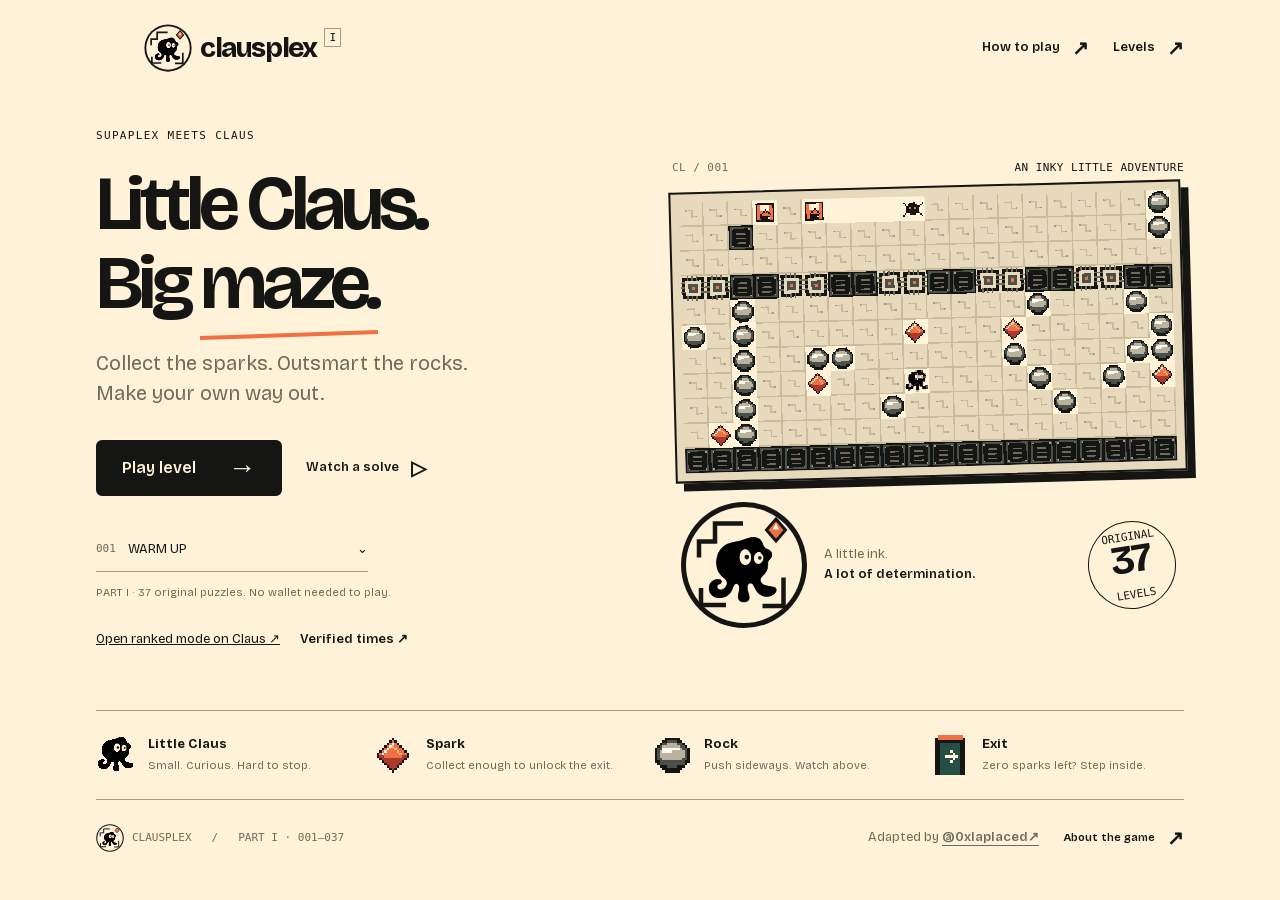
==== docs/index.html @ ea545144 "Make public player identity explicit in ranking consent" ====
<!doctype html>
<html lang="en"><head><meta charset="utf-8"><meta name="viewport" content="width=device-width,initial-scale=1,viewport-fit=cover"><meta name="theme-color" content="#fff2d8"><title>Clausplex Part I — little Claus, big maze</title><style>/* Embedded Bricolage Grotesque font license:
Copyright 2022 The Bricolage Grotesque Project Authors (https://github.com/ateliertriay/bricolage)

This Font Software is licensed under the SIL Open Font License, Version 1.1.
This license is copied below, and is also available with a FAQ at:
https://scripts.sil.org/OFL


-----------------------------------------------------------
SIL OPEN FONT LICENSE Version 1.1 - 26 February 2007
-----------------------------------------------------------

PREAMBLE
The goals of the Open Font License (OFL) are to stimulate worldwide
development of collaborative font projects, to support the font creation
efforts of academic and linguistic communities, and to provide a free and
open framework in which fonts may be shared and improved in partnership
with others.

The OFL allows the licensed fonts to be used, studied, modified and
redistributed freely as long as they are not sold by themselves. The
fonts, including any derivative works, can be bundled, embedded, 
redistributed and/or sold with any software provided that any reserved
names are not used by derivative works. The fonts and derivatives,
however, cannot be released under any other type of license. The
requirement for fonts to remain under this license does not apply
to any document created using the fonts or their derivatives.

DEFINITIONS
"Font Software" refers to the set of files released by the Copyright
Holder(s) under this license and clearly marked as such. This may
include source files, build scripts and documentation.

"Reserved Font Name" refers to any names specified as such after the
copyright statement(s).

"Original Version" refers to the collection of Font Software components as
distributed by the Copyright Holder(s).

"Modified Version" refers to any derivative made by adding to, deleting,
or substituting -- in part or in whole -- any of the components of the
Original Version, by changing formats or by porting the Font Software to a
new environment.

"Author" refers to any designer, engineer, programmer, technical
writer or other person who contributed to the Font Software.

PERMISSION & CONDITIONS
Permission is hereby granted, free of charge, to any person obtaining
a copy of the Font Software, to use, study, copy, merge, embed, modify,
redistribute, and sell modified and unmodified copies of the Font
Software, subject to the following conditions:

1) Neither the Font Software nor any of its individual components,
in Original or Modified Versions, may be sold by itself.

2) Original or Modified Versions of the Font Software may be bundled,
redistributed and/or sold with any software, provided that each copy
contains the above copyright notice and this license. These can be
included either as stand-alone text files, human-readable headers or
in the appropriate machine-readable metadata fields within text or
binary files as long as those fields can be easily viewed by the user.

3) No Modified Version of the Font Software may use the Reserved Font
Name(s) unless explicit written permission is granted by the corresponding
Copyright Holder. This restriction only applies to the primary font name as
presented to the users.

4) The name(s) of the Copyright Holder(s) or the Author(s) of the Font
Software shall not be used to promote, endorse or advertise any
Modified Version, except to acknowledge the contribution(s) of the
Copyright Holder(s) and the Author(s) or with their explicit written
permission.

5) The Font Software, modified or unmodified, in part or in whole,
must be distributed entirely under this license, and must not be
distributed under any other license. The requirement for fonts to
remain under this license does not apply to any document created
using the Font Software.

TERMINATION
This license becomes null and void if any of the above conditions are
not met.

DISCLAIMER
THE FONT SOFTWARE IS PROVIDED "AS IS", WITHOUT WARRANTY OF ANY KIND,
EXPRESS OR IMPLIED, INCLUDING BUT NOT LIMITED TO ANY WARRANTIES OF
MERCHANTABILITY, FITNESS FOR A PARTICULAR PURPOSE AND NONINFRINGEMENT
OF COPYRIGHT, PATENT, TRADEMARK, OR OTHER RIGHT. IN NO EVENT SHALL THE
COPYRIGHT HOLDER BE LIABLE FOR ANY CLAIM, DAMAGES OR OTHER LIABILITY,
INCLUDING ANY GENERAL, SPECIAL, INDIRECT, INCIDENTAL, OR CONSEQUENTIAL
DAMAGES, WHETHER IN AN ACTION OF CONTRACT, TORT OR OTHERWISE, ARISING
FROM, OUT OF THE USE OR INABILITY TO USE THE FONT SOFTWARE OR FROM
OTHER DEALINGS IN THE FONT SOFTWARE.

*/
/* Shared Clausplex theme. The sprite compiler uses the same named palette. */
@font-face{font-family:Bricolage;src:url([data-uri]) format('woff2');font-weight:100 900;font-display:swap}
:root{color-scheme:light;--paper:#fff2d8;--ink:#151513;--paper-raised:#e7d9bc;--terrain:#cabb9c;--accent:#ef7042;--metal:#4a514b;--danger:#ad392c;--muted:#706a5b;--gold:#ddaf68;--sage:#71968f;--line:#a89d84;--deep:#254f44;--glow:#f7b577;--warning:#bf8428;--smoke:#b9b29e;--white:#fff9ed;--bg:var(--paper);--text:var(--ink);--text-muted:var(--muted);--border:var(--line);--action:var(--ink);--action-text:var(--paper);--action-hover:var(--metal);--error:var(--danger);--focus:var(--deep);--space-1:.25rem;--space-2:.5rem;--space-3:.75rem;--space-4:1rem;--space-5:1.25rem;--space-6:1.5rem;--space-8:2rem;--space-10:2.5rem;--space-12:3rem;--space-16:4rem;--space-20:5rem;--control:2.75rem;--radius:.375rem;--font-ui:Bricolage,Arial,sans-serif;--font-mono:'SFMono-Regular',Consolas,monospace;--text-xs:.6875rem;--text-sm:.8125rem;--text-md:1rem;--text-lg:1.25rem;--text-xl:1.75rem;--text-2xl:2.5rem;--text-hero:clamp(3.125rem,5.5vw,5.25rem);--line-body:1.5;--line-title:1.04;--tracking-wide:.12em;--border-width:1px;--border-strong:2px;--rule:var(--border-width) solid var(--border);--focus-ring:3px solid var(--focus);--page:72rem;--hero-min:24rem;--dialog:48rem;--game-width:58rem;--stage-width:calc((100svh - 16rem)*20/11);--quick:140ms;--ease:cubic-bezier(.2,.7,.2,1)}
*{box-sizing:border-box}body{margin:0;background:var(--bg);color:var(--text);font:var(--text-md)/var(--line-body) var(--font-ui);-webkit-font-smoothing:antialiased}button,input,a{-webkit-tap-highlight-color:transparent}button,input{font:inherit}button{cursor:pointer}button:disabled{opacity:.5;cursor:wait}button:focus-visible,a:focus-visible,input:focus-visible,canvas:focus-visible{outline:var(--focus-ring);outline-offset:var(--space-1)}button,a{touch-action:manipulation}button{color:var(--text)}a{color:inherit}button:active{transform:translateY(1px)}svg{display:block;width:100%;height:100%}svg path{stroke-linecap:round;stroke-linejoin:round}.masthead{max-width:var(--page);margin:auto;min-height:6rem;display:flex;align-items:center;justify-content:space-between;padding:var(--space-6) var(--space-8) var(--space-6) var(--space-20);gap:var(--space-4)}.wordmark{font-weight:750;font-size:var(--text-xl);text-decoration:none;display:flex;align-items:center;gap:var(--space-2);letter-spacing:-.05em}.brand-mark{width:2rem;height:2rem}.edition{font:var(--text-xs) var(--font-mono);border:var(--rule);padding:.125rem var(--space-1);align-self:start;letter-spacing:0;margin-block-start:var(--space-1)}nav{display:flex;gap:var(--space-6)}.text-button{border:0;background:transparent;padding:var(--space-2) 0;font-size:var(--text-sm);font-weight:600;min-height:var(--control);display:inline-flex;align-items:center;justify-content:center;gap:var(--space-3)}.text-button:hover{text-decoration:underline;text-underline-offset:var(--space-1)}.text-button span{font-size:var(--text-lg)}main{max-width:var(--page);padding:0 var(--space-8);margin:auto}.home{display:grid;grid-template-columns:1fr 1fr;gap:var(--space-12);align-items:center;padding:var(--space-10) 0 var(--space-16)}.eyebrow{font:500 var(--text-xs)/var(--line-body) var(--font-mono);letter-spacing:var(--tracking-wide);margin:0 0 var(--space-5)}h1,h2,h3,p{margin-block-start:0}h1{font-size:var(--text-hero);letter-spacing:-.065em;line-height:var(--line-title);font-weight:650;margin-block-end:var(--space-6)}h1 em{font-style:normal;position:relative}h1 em:after{content:'';height:var(--space-1);background:var(--accent);position:absolute;inset:auto 0 -.1em;transform:rotate(-2deg)}.lead{font-size:var(--text-lg);line-height:1.5;margin-block-end:var(--space-8);color:var(--text-muted)}.start-row{display:flex;align-items:center;gap:var(--space-6);margin-block-end:var(--space-8)}.button{min-height:3.25rem;border:var(--border-strong) solid var(--action);padding:var(--space-3) var(--space-6);font-size:var(--text-md);font-weight:600;display:inline-flex;align-items:center;justify-content:center;gap:var(--space-8);border-radius:var(--radius);transition:background var(--quick) var(--ease),color var(--quick) var(--ease)}.primary{background:var(--action);color:var(--action-text)}.primary:hover{background:var(--action-hover);border-color:var(--action-hover)}.button span{font-size:var(--text-xl);line-height:1}.level-choice{display:flex;align-items:center;gap:var(--space-3);min-height:var(--control);padding:var(--space-2) 0;border:0;border-block-end:var(--rule);background:transparent;min-width:17rem;font-size:var(--text-sm);text-align:start}.level-choice:hover{border-color:var(--text)}.level-choice span:last-child{margin-inline-start:auto}.mono{font-family:var(--font-mono);font-size:var(--text-xs);color:var(--text-muted)}.fine{font-size:var(--text-xs);color:var(--text-muted);line-height:1.6;margin:var(--space-3) 0 0}.hero-art{align-self:stretch;display:flex;flex-direction:column;justify-content:center;min-width:0;padding-block-start:var(--space-6)}.art-caption{display:flex;justify-content:space-between;gap:var(--space-3);font:var(--text-xs) var(--font-mono);letter-spacing:.04em;margin-block-end:var(--space-3)}.board-frame{border:var(--border-strong) solid var(--ink);padding:var(--space-2);background:var(--paper-raised);transform:rotate(-2deg);box-shadow:var(--space-2) var(--space-2) 0 var(--ink)}#preview{display:block;width:100%;height:auto;image-rendering:pixelated}.art-foot{display:flex;align-items:center;gap:var(--space-4);margin-block-start:var(--space-6);padding-inline:var(--space-4)}.hero-mascot{display:block;width:7rem;height:7rem;transform:rotate(9deg)}.art-foot p{font-size:var(--text-sm);margin:0;color:var(--text-muted)}.art-foot b{color:var(--text);font-weight:600}.edition-stamp{margin-inline-start:auto;line-height:1;font:var(--text-xs) var(--font-mono);text-align:center;transform:rotate(-9deg);border:var(--border-width) solid var(--ink);border-radius:50%;width:5.5rem;height:5.5rem;display:flex;flex-direction:column;justify-content:center;align-items:center}.edition-stamp strong{font:700 var(--text-2xl)/.8 var(--font-ui);letter-spacing:-.05em}.field-guide{border-block:var(--rule);display:grid;grid-template-columns:repeat(4,1fr);gap:var(--space-6);padding-block:var(--space-6)}.field-guide>div{display:flex;align-items:center;gap:var(--space-3)}.field-guide p{margin:0;font-size:var(--text-sm)}.field-guide b,.field-guide p span{display:block}.field-guide p span{font-size:var(--text-xs);color:var(--text-muted);margin-block-start:var(--space-1)}.tile-icon{width:var(--space-10);height:var(--space-10);display:block;flex:none;background-size:4000% 100%;image-rendering:pixelated}footer{max-width:var(--page);padding:var(--space-4) var(--space-8);margin:auto;display:flex;align-items:center;justify-content:space-between;font:var(--text-xs) var(--font-mono);color:var(--text-muted);gap:var(--space-4)}.footer-slash{margin-inline:var(--space-3)}footer .text-button{font-family:var(--font-ui);font-size:var(--text-xs)}.play{max-width:min(var(--game-width),var(--stage-width));margin:auto;padding:var(--space-3) 0 var(--space-6)}.game-heading{display:flex;justify-content:space-between;align-items:center;margin-block-end:var(--space-3);gap:var(--space-4)}.game-heading .eyebrow{margin-block-end:var(--space-1)}.game-heading h1{font-size:var(--text-xl);letter-spacing:-.035em;margin:0;font-weight:650}.game-actions{display:flex;gap:var(--space-2)}.icon-button{background:transparent;border:var(--rule);border-radius:var(--radius);width:var(--control);height:var(--control);padding:var(--space-3)}.icon-button svg{fill:none;stroke:currentColor;stroke-width:1.7}.icon-button:hover{background:var(--paper-raised);border-color:var(--ink)}.game-shell{border:var(--border-strong) solid var(--ink);border-radius:var(--radius);overflow:hidden}.hud{background:var(--ink);color:var(--paper);display:flex;align-items:center;gap:var(--space-6);padding:var(--space-3) var(--space-4);font:var(--text-xs) var(--font-mono)}.hud>div{display:flex;align-items:center;gap:var(--space-2)}.hud strong{font-size:var(--text-lg);font-weight:500;line-height:1;min-width:2ch}.hud .time-stat{margin-inline-start:auto}.stat-label{font-size:var(--text-xs);letter-spacing:.035em}.hud-icon{width:var(--space-3);height:var(--space-3);display:inline-block}.seed{background:var(--accent);transform:rotate(45deg);border:var(--border-width) solid var(--glow)}.disk{background:var(--danger);border:var(--border-width) solid var(--paper)}.viewport{aspect-ratio:20/11;overflow:hidden;position:relative;background:var(--paper)}#canvas{display:block;width:100%;height:auto;image-rendering:pixelated;outline-offset:-4px!important}.overlay{position:absolute;inset:0;background:var(--paper);display:flex;flex-direction:column;align-items:center;justify-content:center;text-align:center;padding:var(--space-6)}.overlay-mascot{width:5rem;height:5rem;display:block;margin-block-end:var(--space-4)}.overlay h2{font-size:var(--text-2xl);line-height:var(--line-title);letter-spacing:-.05em;margin-block-end:var(--space-3)}.overlay p{color:var(--text-muted);font-size:var(--text-sm);margin-block-end:var(--space-5)}.overlay .button{min-height:var(--control);padding:var(--space-2) var(--space-5)}.overlay .eyebrow{margin-block-end:var(--space-3)}.game-bar{border-block-start:var(--rule);display:flex;justify-content:space-between;align-items:center;gap:var(--space-3);padding:var(--space-2) var(--space-3);min-height:var(--space-10)}.game-bar p{font-size:var(--text-xs);margin:0;color:var(--text-muted)}kbd{font:inherit;color:var(--text);font-weight:600} .separator{padding-inline:var(--space-2);color:var(--border)}.live-label{font:var(--text-xs) var(--font-mono);letter-spacing:.04em}.play-note{text-align:center;color:var(--text-muted);font-size:var(--text-xs);margin:var(--space-3) 0 0}.touch-controls{display:none;justify-content:space-between;align-items:center;padding-block-start:var(--space-5);max-width:24rem;margin:auto;user-select:none;-webkit-user-select:none}.dpad{display:grid;grid-template:repeat(2,3.25rem)/repeat(3,3.25rem);gap:var(--space-1)}.touch-controls button{touch-action:none;border:var(--rule);background:var(--paper-raised);border-radius:var(--radius);font:var(--text-xl) var(--font-ui);color:var(--ink);min-width:3.25rem;min-height:3.25rem;user-select:none;-webkit-user-select:none;-webkit-touch-callout:none}.touch-controls button.held{background:var(--ink);color:var(--paper)}.up{grid-area:1/2}.left{grid-area:2/1}.down{grid-area:2/2}.right{grid-area:2/3}.touch-action{display:flex;flex-direction:column;align-items:center;gap:var(--space-2)}.touch-action button{width:4rem;height:4rem;border-radius:50%;background:var(--ink);color:var(--paper);font-size:var(--text-md)}.touch-action span{font-size:var(--text-xs);color:var(--text-muted)}body.is-playing .field-guide{display:none}body.is-playing .masthead{min-height:5rem;padding-block:var(--space-4)}body.is-playing footer{padding-block:0}body.is-playing nav{gap:var(--space-4)}dialog{width:min(var(--dialog),calc(100% - var(--space-8)));max-height:calc(100svh - var(--space-8));padding:var(--space-8);color:var(--text);background:var(--paper);border:var(--border-strong) solid var(--ink);border-radius:var(--radius);overscroll-behavior:contain}dialog::backdrop{background:var(--ink);opacity:.55}.dialog-top{display:flex;justify-content:space-between;align-items:flex-start;gap:var(--space-4);margin-block-end:var(--space-6)}.dialog-top .eyebrow{margin-block-end:var(--space-3)}h2{font-size:var(--text-2xl);font-weight:650;line-height:1.1;letter-spacing:-.05em;margin-block-end:var(--space-4)}.close{border:var(--rule);background:transparent;min-width:var(--control);height:var(--control);border-radius:50%;font-size:var(--text-xl)}.close:hover{background:var(--paper-raised)}.search-label{font-size:var(--text-sm);display:block;margin-block-end:var(--space-2)}input[type=search]{width:100%;min-height:var(--control);padding:var(--space-3);background:var(--white);color:var(--text);border:var(--rule);border-radius:var(--radius)}.level-grid{display:grid;grid-template-columns:repeat(3,1fr);gap:var(--space-2);margin-block-start:var(--space-4);max-height:55svh;overflow:auto;padding:var(--space-1)}.level-grid button{text-align:start;padding:var(--space-3);min-height:4.5rem;border:var(--rule);border-radius:var(--radius);background:transparent;line-height:1.3;font-size:var(--text-xs)}.level-grid button span{display:block;font:var(--text-xs) var(--font-mono);color:var(--text-muted);margin-block-end:var(--space-2)}.level-grid button:hover{background:var(--paper-raised);border-color:var(--ink)}.level-grid button[aria-pressed=true]{border-color:var(--ink);box-shadow:inset 0 0 0 var(--border-width) var(--ink)}.help-grid{display:grid;grid-template-columns:1fr 1fr;gap:var(--space-6)}h3{font-size:var(--text-lg);letter-spacing:-.02em;margin-block-end:var(--space-3)}dialog p{font-size:var(--text-sm);line-height:1.65}.note{padding:var(--space-4);background:var(--paper-raised);margin-block:var(--space-5)}.skip{position:absolute;inset-block-start:var(--space-3);inset-inline-start:var(--space-3);background:var(--ink);color:var(--paper);padding:var(--space-3);z-index:10;transform:translateY(-200%)}.skip:focus{transform:none}.sr-only{position:absolute;width:1px;height:1px;padding:0;margin:-1px;overflow:hidden;clip:rect(0,0,0,0);white-space:nowrap;border:0}#diagnostics{white-space:pre-wrap;word-break:break-all;font-size:var(--text-xs);padding:var(--space-4);max-width:var(--page);margin:auto;background:var(--paper-raised)}[hidden]{display:none!important}
@media(max-width:900px){.home{gap:var(--space-8)}.live-label{display:none}.field-guide{grid-template-columns:1fr 1fr}.masthead{padding-inline:var(--space-20) var(--space-8)}.intro .fine{max-width:18rem}}
@media(max-width:700px){:root{--stage-width:100%;--text-hero:clamp(3rem,11vw,4rem)}.masthead{padding:var(--space-5) var(--space-4) var(--space-5) var(--space-20);min-height:5.5rem}.wordmark{font-size:var(--text-lg)}.brand-mark{display:none}.edition{display:none}nav{gap:var(--space-3)}nav .text-button{font-size:var(--text-xs);gap:var(--space-1)}nav .text-button span{font-size:var(--text-sm)}main{padding-inline:var(--space-4)}.home{grid-template-columns:1fr;padding-block:var(--space-6) var(--space-8);gap:var(--space-6)}.intro .eyebrow{margin-block-end:var(--space-4)}h1{margin-block-end:var(--space-5)}.lead{font-size:var(--text-md);margin-block-end:var(--space-6)}.start-row{margin-block-end:var(--space-5);gap:var(--space-5)}.button{padding-inline:var(--space-5);gap:var(--space-6);min-height:3rem}.intro .fine{max-width:none}.hero-art{padding-block-start:var(--space-4);max-width:32rem}.art-foot{margin-block-start:var(--space-4)}.hero-mascot{width:5rem;height:5rem}.edition-stamp{width:4.5rem;height:4.5rem;font-size:.6rem}.edition-stamp strong{font-size:var(--text-xl)}.field-guide{gap:var(--space-5) var(--space-3);padding-block:var(--space-5)}.tile-icon{width:var(--space-8);height:var(--space-8)}.field-guide p{font-size:var(--text-xs)}.field-guide p span{font-size:.625rem}.play{padding-block-start:var(--space-3)}.game-heading h1{font-size:var(--text-lg)}.game-actions{gap:var(--space-1)}.icon-button{width:var(--space-10);height:var(--space-10);padding:var(--space-2)}.hud{gap:var(--space-3);padding:var(--space-3)}.hud .stat-label{font-size:.55rem}.hud>div{gap:var(--space-1)}.hud strong{font-size:var(--text-md)}.hud-icon{width:.6rem;height:.6rem}.game-bar{padding-inline:var(--space-2);justify-content:center}.game-bar p{font-size:.6rem}.separator{padding-inline:var(--space-1)}.touch-controls{display:flex}.overlay{padding:var(--space-3)}.overlay h2{font-size:var(--text-xl);margin-block-end:var(--space-2)}.overlay-mascot{width:var(--space-12);height:var(--space-12);margin-block-end:var(--space-2)}.overlay p{font-size:var(--text-xs);margin-block-end:var(--space-3)}.overlay .button{font-size:var(--text-sm);min-height:var(--space-10);padding:var(--space-1) var(--space-4)}.overlay .text-button{min-height:var(--space-8);font-size:var(--text-xs)}.overlay .eyebrow{font-size:.6rem;margin-block-end:var(--space-2)}footer{padding-inline:var(--space-4);font-size:.55rem;gap:var(--space-2)}.footer-slash{margin-inline:var(--space-1)}footer .text-button{font-size:.625rem}dialog{padding:var(--space-5);width:calc(100% - var(--space-6))}h2{font-size:var(--text-xl)}.dialog-top .eyebrow{font-size:.6rem}.level-grid{grid-template-columns:repeat(2,1fr)}.help-grid{grid-template-columns:1fr;gap:var(--space-4)}.close{min-width:var(--space-10);height:var(--space-10)}body.is-playing .masthead{padding-block:var(--space-4)}}
@media(max-width:360px){.masthead{padding-inline-start:var(--space-20);gap:var(--space-2)}.wordmark{font-size:var(--text-md)}nav{gap:var(--space-2)}nav .text-button{font-size:.6rem}.start-row{gap:var(--space-4)}.start-row .text-button{font-size:var(--text-xs)}.field-guide{grid-template-columns:1fr}.game-heading{gap:var(--space-2)}.game-heading h1{font-size:var(--text-md)}.icon-button{width:2.25rem;height:2.25rem}.stat-label{font-size:.5rem!important}.hud{padding-inline:var(--space-2);gap:var(--space-2)}.game-bar p{font-size:.55rem}.touch-action span{font-size:.6rem}.dpad{grid-template:repeat(2,3rem)/repeat(3,3rem)}.touch-controls button{min-width:3rem;min-height:3rem}.play-note{font-size:.625rem}.overlay-mascot{display:none}.overlay h2{font-size:var(--text-lg)}}
@media(prefers-reduced-motion:reduce){*,*:before,*:after{animation:none!important;transition:none!important;scroll-behavior:auto!important}}
/* Short screens and small phones keep navigation and result actions reachable. */
.game-heading>div:first-child,.intro{min-width:0}.game-heading h1{overflow-wrap:anywhere}.overlay{overflow:auto}input[type=search]{border-color:var(--muted)}.level-choice{min-width:0;width:min(100%,17rem)}
@media(max-width:360px){.masthead{flex-wrap:wrap}.overlay #result-copy,.overlay #result-kicker{display:none}.start-row{flex-wrap:wrap;gap:var(--space-3)}.start-row .button{white-space:nowrap}.art-caption{font-size:.55rem;letter-spacing:0}}
@media(forced-colors:active){button{border:var(--border-width) solid ButtonText}button:focus-visible,a:focus-visible,input:focus-visible{outline:var(--focus-ring)}.hud-icon{forced-color-adjust:none}}
/* Version 0.2: one shared character, quieter terrain, a complete game in view. */
:root{--stage-width:calc((100svh - 19rem)*20/11);--text-hero:clamp(3.25rem,6vw,5.5rem)}
.mascot-image{display:block;width:100%;height:100%}.mascot-image svg{overflow:visible}.claus-pupils{transform:translate(var(--look-x,0),var(--look-y,0))}
.masthead{padding-inline:var(--space-8)}.brand-mark{width:2.25rem;height:2.25rem}.home{padding-block:var(--space-8) var(--space-12);gap:var(--space-16)}
.hero-mascot{width:8rem;height:8rem;transform:rotate(5deg)}.hero-art{padding-block-start:0}.board-frame{transform:rotate(-1.5deg)}.art-foot{padding-inline:var(--space-2)}
#actor{position:absolute;width:5%;height:9.09091%;z-index:1;pointer-events:none;will-change:left,top;filter:drop-shadow(0 1px 0 var(--paper));padding:0;transform-origin:50% 80%}
#actor.walking{transform:rotate(-3deg)}.overlay{z-index:2}.actor-icon{padding:0}.game-shell{box-shadow:0 var(--space-2) 0 var(--paper-raised)}.game-heading{margin-block-end:var(--space-4)}.game-bar{padding-block:var(--space-3)}
.overlay h2{max-width:22ch}.overlay p{max-width:42ch}.overlay .button{min-height:3rem}.overlay .text-button{margin-block-start:var(--space-2)}
#canvas{aspect-ratio:20/11}.is-playing .masthead{min-height:4.5rem}.play-note{margin-block-start:var(--space-4)}.is-playing footer{margin-block-start:var(--space-2)}
@media(max-width:900px){.home{gap:var(--space-8)}.masthead{padding-inline:var(--space-8)}}
@media(max-width:700px){:root{--stage-width:100%}.masthead{padding-inline:var(--space-4);gap:var(--space-2)}.wordmark{font-size:var(--text-xl)}.brand-mark{display:block;width:var(--space-8);height:var(--space-8)}.home{gap:var(--space-6);padding-block:var(--space-5) var(--space-8)}.hero-mascot{width:6rem;height:6rem}.game-bar{padding-block:var(--space-2)}.overlay-mascot{width:var(--space-10);height:var(--space-10);margin-block-end:var(--space-2)}.overlay h2{font-size:var(--text-xl)}.overlay .eyebrow{margin-block-end:var(--space-1)}.overlay #result-copy{display:none}.overlay .button{min-height:var(--control)}.overlay .text-button{min-height:var(--space-8);margin:0}.art-caption{font-size:.6rem}.touch-controls{padding-block-start:var(--space-6)}.play-note{max-width:30ch;margin-inline:auto}}
@media(max-width:360px){.masthead{padding-inline:var(--space-4);flex-wrap:nowrap}.wordmark{font-size:var(--text-lg)}.brand-mark{width:var(--space-6);height:var(--space-6)}nav{gap:var(--space-3)}nav .text-button{font-size:.625rem}nav .text-button span{display:none}.overlay #result-kicker{display:block}.overlay h2{font-size:var(--text-lg)}.hero-mascot{width:5rem;height:5rem}.art-caption{font-size:.5rem}}
#boot-error{color:var(--error);font-size:var(--text-sm);max-width:36ch;margin-block:0 var(--space-4)}
@media(max-width:700px){.icon-button{width:var(--control);height:var(--control)}.close{min-width:var(--control);height:var(--control)}}

/* Claus reserves the top-left 80 by 80 pixels for its shell logo. */
.masthead{padding-inline-start:var(--space-20)}
@media(max-width:700px){.masthead,body.is-playing .masthead{display:grid;grid-template-columns:1fr;padding:var(--space-3) var(--space-4) var(--space-2) var(--space-20);min-height:6rem;gap:0}.masthead nav{justify-content:flex-start;gap:var(--space-5)}.masthead .brand-mark{display:none}.masthead .wordmark{font-size:var(--text-xl)}}

/* Release credits stay readable and wrap without crowding the game. */
footer{flex-wrap:wrap;font-size:var(--text-xs)}.footer-links{display:flex;align-items:center;flex-wrap:wrap;gap:var(--space-6)}.creator-credit{font:var(--text-sm)/var(--line-body) var(--font-ui)}.creator-credit strong{font-weight:600}.profile-address{font-family:var(--font-mono);overflow-wrap:anywhere;user-select:all}
@media(max-width:700px){footer{gap:0;font-size:var(--text-xs);padding-block:var(--space-3)}.footer-links{width:100%;justify-content:space-between;gap:var(--space-3)}footer .text-button{font-size:var(--text-sm)}.creator-credit{font-size:var(--text-sm)}}

/* The project badge is distinct from the playable Claus character. */
.project-mark{display:block;width:3rem;height:3rem;flex:none}.hero-project-mark{display:block;width:8rem;height:8rem;flex:none}.footer-edition{display:flex;align-items:center;gap:var(--space-2)}.footer-project-mark{display:block;width:1.75rem;height:1.75rem;flex:none}.creator-credit a{display:inline-flex;align-items:center;min-height:var(--control);font-weight:600;text-underline-offset:var(--space-1)}.creator-credit a:hover{text-decoration-thickness:var(--border-strong)}
@media(max-width:700px){.project-mark{width:var(--space-10);height:var(--space-10)}.hero-project-mark{width:6rem;height:6rem}.art-foot p{min-width:0}.footer-edition{gap:var(--space-2)}.footer-edition .footer-slash{margin-inline:0}}
@media(max-width:360px){.project-mark{width:var(--space-8);height:var(--space-8)}.hero-project-mark{width:var(--space-16);height:var(--space-16)}.art-foot{gap:var(--space-2)}.art-foot p{font-size:var(--text-xs);overflow-wrap:anywhere}.edition-stamp{width:var(--space-16);height:var(--space-16);flex:none}.masthead .wordmark{font-size:var(--text-lg)}}

/* Optional ranked attempts share the game's existing controls and palette. */
.rank-options{margin-block-start:var(--space-4);display:flex;flex-wrap:wrap;gap:var(--space-2) var(--space-5);align-items:center;font-size:var(--text-sm)}.rank-options label{display:block;width:100%}.rank-options .fine{display:block;margin-inline-start:var(--space-6)}input[type=checkbox]{accent-color:var(--action);width:var(--space-4);height:var(--space-4);vertical-align:middle}.rank-result{margin-block-start:var(--space-6);padding:var(--space-5);border:var(--rule);border-radius:var(--radius);background:var(--paper-raised)}.rank-result h2{font-size:var(--text-xl)}.rank-result p,.rank-result label{font-size:var(--text-sm)}.rank-result label{display:block}.rank-result input[type=text],.rank-result input:not([type]),select{font:inherit;background:var(--white);color:var(--text);border:var(--rule);border-radius:var(--radius);min-height:var(--control);padding:var(--space-2);max-width:100%}#rank-name{display:block;width:100%;margin-block:var(--space-2) var(--space-4)}.check-line{padding-block:var(--space-3)}#rank-status{margin-block:var(--space-4) 0;overflow-wrap:anywhere}.board-filters{display:flex;align-items:end;flex-wrap:wrap;gap:var(--space-4)}.board-filters label{font-size:var(--text-sm);flex:1;min-width:0}.board-filters select{display:block;width:100%;margin-block-start:var(--space-2)}select:focus-visible{outline:var(--focus-ring);outline-offset:var(--space-1)}#board-status{margin-block:var(--space-5)}.board-table{overflow:auto}table{width:100%;border-collapse:collapse;font-size:var(--text-sm)}th,td{text-align:start;border-block-end:var(--rule);padding:var(--space-3) var(--space-2);overflow-wrap:anywhere}td:last-child,th:last-child{text-align:end;font-variant-numeric:tabular-nums;white-space:nowrap}@media(max-width:360px){.board-filters{display:block}.board-filters label{display:block;margin-block-end:var(--space-3)}}
</style></head>
<body><a class="skip" href="#main">Skip to game</a>
<header class="masthead"><a class="wordmark" href="index.html" aria-label="Clausplex home"><img class="project-mark" src="logo.svg" width="48" height="48" alt="">clausplex<span class="edition">I</span></a><nav aria-label="Main menu"><button class="text-button" id="help-open">How to play <span aria-hidden="true">↗</span></button><button class="text-button" id="levels-open">Levels <span aria-hidden="true">↗</span></button></nav></header>
<main id="main">
<section id="home" class="home" aria-labelledby="home-title">
<div class="intro"><p class="eyebrow">SUPAPLEX MEETS CLAUS</p><h1 id="home-title">Little Claus.<br>Big <em>maze.</em></h1><p class="lead">Collect the sparks. Outsmart the rocks.<br>Make your own way out.</p><div class="start-row"><button id="start" class="button primary">Play level <span aria-hidden="true">→</span></button><button id="watch" class="text-button">Watch a solve <span aria-hidden="true">▷</span></button></div><p id="boot-error" role="alert" hidden></p><button id="selected-level" class="level-choice" aria-label="Choose a starting level"><span class="mono">001</span><span id="selected-name">WARM UP</span><span aria-hidden="true">⌄</span></button><p class="fine">PART I · 37 original puzzles. No wallet needed to play.</p><div class="rank-options"><label id="ranked-option" hidden><input type="checkbox" id="ranked-mode"> Ranked attempt <span class="fine">Fixed puzzle seed. Submit after winning.</span></label><a id="ranked-link" href="https://claus.si/c/clausplex" target="_blank" rel="noopener noreferrer">Open ranked mode on Claus ↗</a><button class="text-button" id="board-open">Verified times ↗</button></div></div>
<div class="hero-art"><div class="art-caption"><span class="mono">CL / 001</span><span>AN INKY LITTLE ADVENTURE</span></div><div class="board-frame"><canvas id="preview" aria-busy="true" width="320" height="176" role="img" aria-label="Preview of the first maze with Claus, rocks and sparks"></canvas></div><div class="art-foot"><img class="hero-project-mark" src="logo.svg" width="128" height="128" alt="Clausplex maze badge"><p>A little ink.<br><b>A lot of determination.</b></p><span class="edition-stamp">ORIGINAL<br><strong>37</strong><br>LEVELS</span></div></div>
</section>
<section id="play" class="play" hidden aria-label="Clausplex game">
<div class="game-heading"><div><p class="eyebrow" id="mode-label">LEVEL <span id="level-number">001</span> / 37</p><h1 id="level-title">WARM UP</h1></div><div class="game-actions"><button id="pause" class="icon-button" aria-label="Pause game" title="Pause (P)"><svg viewBox="0 0 24 24" aria-hidden="true"><path d="M8 5v14M16 5v14"/></svg></button><button id="restart" class="icon-button" aria-label="Restart level" title="Restart (R)"><svg viewBox="0 0 24 24" aria-hidden="true"><path d="M4 10a8 8 0 1 1 1 8M4 4v6h6"/></svg></button><button id="leave" class="icon-button" aria-label="Back to home" title="Home"><svg viewBox="0 0 24 24" aria-hidden="true"><path d="m10 5-7 7 7 7M3 12h18"/></svg></button></div></div>
<div class="game-shell"><div class="hud"><div><span class="hud-icon seed" aria-hidden="true"></span><span class="stat-label">SPARKS</span><strong id="remaining">19</strong></div><div><span class="hud-icon disk" aria-hidden="true"></span><span class="stat-label">RED DISKS</span><strong id="red">0</strong></div><div class="time-stat"><span class="stat-label">TIME</span><strong id="time">00:00</strong></div></div>
<div class="viewport" id="viewport"><span id="actor" aria-hidden="true"><span class="mascot-image" data-mascot aria-hidden="true"></span></span><canvas id="canvas" tabindex="0" aria-label="Clausplex. Move with arrow keys. Hold Space and a direction to collect an adjacent object." aria-describedby="keyboard-help"></canvas><div id="loading" class="overlay"><span class="overlay-mascot" aria-hidden="true"><span class="mascot-image" data-mascot aria-hidden="true"></span></span><h2>Getting Claus ready.</h2><p id="load-status" role="status">Opening the maze…</p><button class="button primary" id="retry-load" hidden>Try loading again</button></div><div id="pause-overlay" class="overlay" hidden><span class="overlay-mascot" aria-hidden="true"><span class="mascot-image" data-mascot aria-hidden="true"></span></span><h2>A little breather.</h2><p>The maze can wait.</p><button class="button primary" id="resume">Resume <span aria-hidden="true">→</span></button></div><div id="result" class="overlay" hidden><span class="overlay-mascot" aria-hidden="true"><span class="mascot-image" data-mascot aria-hidden="true"></span></span><p id="result-kicker" class="eyebrow"></p><h2 id="result-title"></h2><p id="result-copy"></p><button class="button primary" id="result-action"></button><button class="text-button" id="result-home">Back to home</button></div></div>
<div class="game-bar"><p id="keyboard-help"><kbd>↑ ↓ ← →</kbd> move <span class="separator">/</span> <kbd>Space</kbd> + direction: grab <span class="separator">/</span> <kbd>P</kbd> pause</p><span class="live-label" id="live-label">LITTLE CLAUS. BIG PLANS.</span></div></div>
<div class="touch-controls" aria-label="Touch controls"><div class="dpad"><button data-key="38" class="up" aria-label="Up">↑</button><button data-key="37" class="left" aria-label="Left">←</button><button data-key="40" class="down" aria-label="Down">↓</button><button data-key="39" class="right" aria-label="Right">→</button></div><div class="touch-action"><button data-key="32" aria-label="Grab an adjacent object; hold and choose a direction">GRAB</button><span>Hold + direction</span></div></div>
<section id="rank-result" class="rank-result" hidden aria-labelledby="rank-title"><h2 id="rank-title">Keep your time.</h2><p id="rank-summary"></p><form id="rank-form"><label for="rank-name">Public name</label><input id="rank-name" name="name" minlength="3" maxlength="24" pattern="[A-Za-z0-9][A-Za-z0-9 ._\-]{2,23}" required autocomplete="nickname" placeholder="Little Claus"><label class="check-line"><input type="checkbox" id="rank-assisted"> I used a solve, script or other assistance.</label><label class="check-line"><input type="checkbox" id="rank-consent" required> Publish my name, player ID, inputs and verified time on the public leaderboard.</label><button class="button primary" id="rank-save" type="submit">Submit replay</button></form><p id="rank-status" role="status"></p><button class="text-button" id="rank-check" hidden>Check verification</button><p class="fine">Up to 6 submissions per UTC day, at least 60 seconds apart. No prizes. Known original solves are listed as assisted.</p></section><p class="play-note" id="play-note">Sparks first. Exit next. Progress is not saved; choose any puzzle from Levels.</p>
</section>
<section class="field-guide" aria-label="Meet the maze"><div><span class="tile-icon actor-icon"><span class="mascot-image" data-mascot aria-hidden="true"></span></span><p><b>Little Claus</b><span>Small. Curious. Hard to stop.</span></p></div><div><span class="tile-icon" data-tile="4"></span><p><b>Spark</b><span>Collect enough to unlock the exit.</span></p></div><div><span class="tile-icon" data-tile="1"></span><p><b>Rock</b><span>Push sideways. Watch above.</span></p></div><div><span class="tile-icon" data-tile="7"></span><p><b>Exit</b><span>Zero sparks left? Step inside.</span></p></div></section>
</main>
<footer><span class="footer-edition"><img class="footer-project-mark" src="logo.svg" width="28" height="28" alt="">CLAUSPLEX <span class="footer-slash">/</span> PART I · 001–037</span><div class="footer-links"><span class="creator-credit">Adapted by <a href="https://x.com/0xlaplaced" target="_blank" rel="noopener noreferrer" aria-label="0xlaplaced on X" title="Open X profile. If blocked by the host, use Open link in new tab from your browser’s context menu.">@0xlaplaced<span aria-hidden="true"> ↗</span></a></span><button class="text-button" id="credits-open">About the game <span aria-hidden="true">↗</span></button></div></footer>
<p class="sr-only" id="announcer" role="status" aria-live="polite"></p><pre id="diagnostics" hidden></pre>
<dialog id="levels-dialog" aria-labelledby="levels-title"><div class="dialog-top"><div><p class="eyebrow">PART I · LEVELS 001–037</p><h2 id="levels-title">37 ways to find a way.</h2></div><button class="close" data-close aria-label="Close level picker">×</button></div><label class="search-label" for="level-search">Level number or name</label><input id="level-search" type="search" placeholder="Try 12 or Warm Up" autocomplete="off"><p id="search-count" class="fine" role="status"></p><div id="level-grid" class="level-grid"></div><p class="fine" id="empty-levels" hidden>No levels match. Try a number or a shorter name.</p></dialog>
<dialog id="help-dialog" aria-labelledby="help-title"><div class="dialog-top"><div><p class="eyebrow">FEW KEYS. PLENTY TO THINK ABOUT.</p><h2 id="help-title">A few rules for the road.</h2></div><button class="close" data-close aria-label="Close help">×</button></div><div class="help-grid"><div><h3>1. Make a path</h3><p>Use the arrow keys to move and clear the circuit tiles. Push rocks sideways when there is room. They fall, so be careful underneath.</p></div><div><h3>2. Find the sparks</h3><p>Bring the spark counter to zero, then step into the exit. Hold <kbd>Space</kbd> and a direction to collect an adjacent object without moving. After a win, choose Next level to continue.</p></div><div><h3>3. Read the room</h3><p>Arrow ports let you pass in the marked directions. Some change gravity. Terminals detonate yellow disks. Collect red disks, then hold <kbd>Space</kbd> to place one.</p></div><div><h3>4. Take your time</h3><p>Press <kbd>P</kbd> to pause and <kbd>R</kbd> to restart. On touchscreens, use the direction pad and hold GRAB with a direction. Leaving the page ends the current attempt.</p></div></div><p class="note">Part I runs the first 37 original OpenSupaplex levels unchanged. Movement, falling objects and puzzle solutions follow the original rules.</p><button class="button primary" data-close>Got it <span aria-hidden="true">→</span></button></dialog>
<dialog id="credits-dialog" aria-labelledby="credits-title"><div class="dialog-top"><div><p class="eyebrow">A SMALL REIMAGINING</p><h2 id="credits-title">From Supaplex to Clausplex.</h2></div><button class="close" data-close aria-label="Close credits">×</button></div><p>An independent community game inspired by the world of Claus. This is not an official Claus game.</p><p>Engine: Sergio Padrino and OpenSupaplex contributors (GPLv3). Supaplex: Philip Jespersen and Michael Stopp. The first 37 original levels are preserved in Part I. Claus uses the brand’s own character asset; terrain artwork and interface were made for this adaptation.</p><p>Adapted by <strong>@0xlaplaced</strong> · X: <a class="profile-address" href="https://x.com/0xlaplaced" target="_blank" rel="noopener noreferrer">x.com/0xlaplaced</a></p><p>This game is silent. Unsubmitted progress and attempts are not saved between visits. Ranked attempts are optional; submitted names and replays are public. You can return to any puzzle from Levels.</p><p><a href="licenses.html">Source code and licenses</a> are available with this release.</p><button class="button primary" data-close>Back to game <span aria-hidden="true">→</span></button></dialog>
<dialog id="board-dialog" aria-labelledby="board-title"><div class="dialog-top"><div><p class="eyebrow">PART I / SERVER VERIFIED</p><h2 id="board-title">Find your best way.</h2></div><button class="close" data-close aria-label="Close verified times">×</button></div><div class="board-filters"><label for="board-level">Level<select id="board-level"></select></label><label for="board-category">Category<select id="board-category"><option value="standard">Standard</option><option value="assisted">Assisted / original solves</option></select></label><button class="text-button" id="board-refresh">Refresh</button></div><p id="board-status" role="status"></p><div class="board-table"><table><caption class="sr-only">Top ten verified times for the selected level and category</caption><thead><tr><th scope="col">Rank</th><th scope="col">Player</th><th scope="col">Time</th></tr></thead><tbody id="board-rows"></tbody></table></div><p class="fine">Time uses verified simulation steps at 35 steps per second, excluding pauses. Replays prove a valid solution, not human play. Names are unverified aliases. New submissions wait for scheduled verification, usually a few minutes.</p></dialog><script src="data.js" defer></script><script src="rankings.js" defer></script>
<!-- ENGINE_ON_DEMAND -->
<script src="app.js" defer></script></body></html>
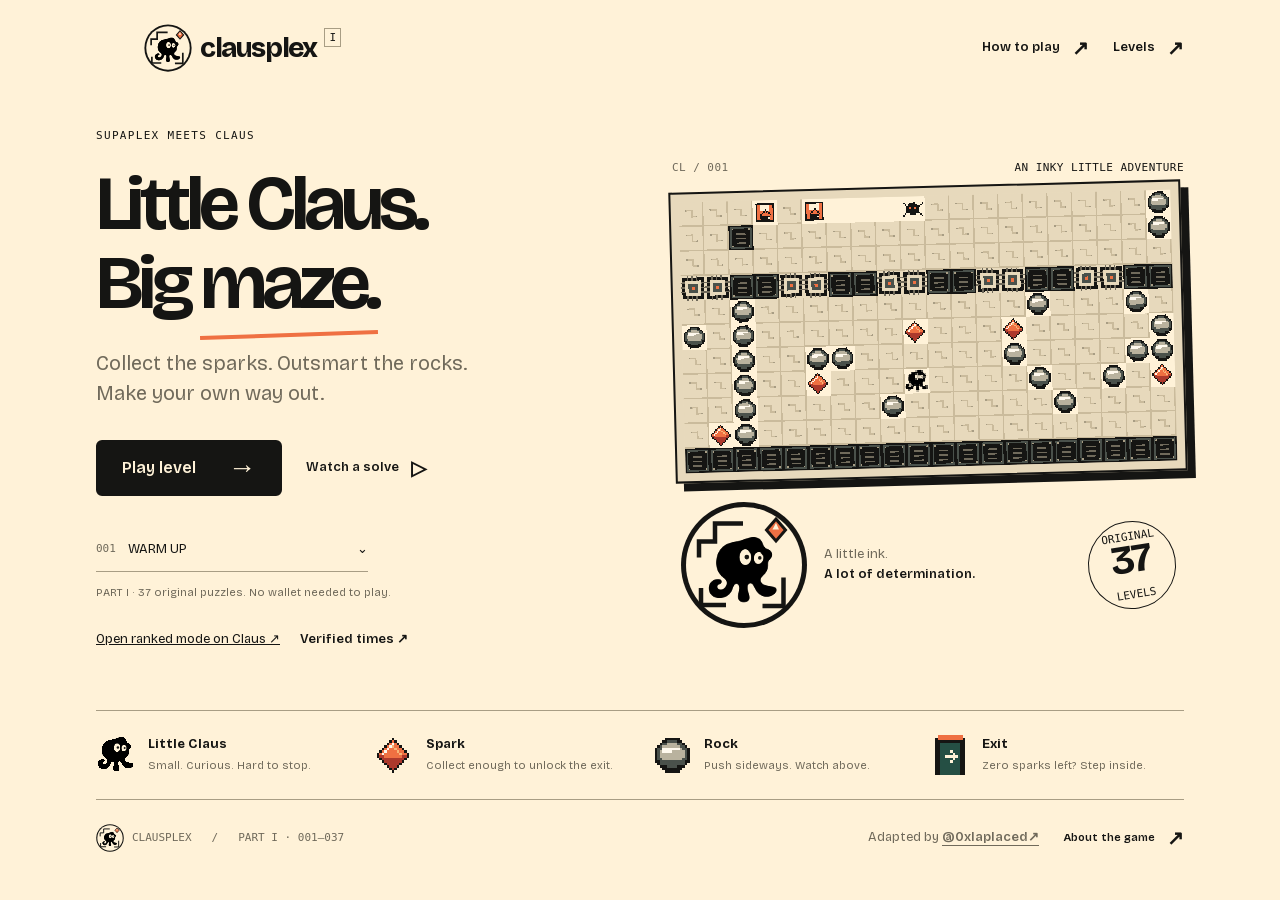
==== commit 9c03b09e: "Ask for player name before starting a ranked attempt" ====
--- a/docs/index.html
+++ b/docs/index.html
@@ -137,12 +137,14 @@
 
 /* Optional ranked attempts share the game's existing controls and palette. */
 .rank-options{margin-block-start:var(--space-4);display:flex;flex-wrap:wrap;gap:var(--space-2) var(--space-5);align-items:center;font-size:var(--text-sm)}.rank-options label{display:block;width:100%}.rank-options .fine{display:block;margin-inline-start:var(--space-6)}input[type=checkbox]{accent-color:var(--action);width:var(--space-4);height:var(--space-4);vertical-align:middle}.rank-result{margin-block-start:var(--space-6);padding:var(--space-5);border:var(--rule);border-radius:var(--radius);background:var(--paper-raised)}.rank-result h2{font-size:var(--text-xl)}.rank-result p,.rank-result label{font-size:var(--text-sm)}.rank-result label{display:block}.rank-result input[type=text],.rank-result input:not([type]),select{font:inherit;background:var(--white);color:var(--text);border:var(--rule);border-radius:var(--radius);min-height:var(--control);padding:var(--space-2);max-width:100%}#rank-name{display:block;width:100%;margin-block:var(--space-2) var(--space-4)}.check-line{padding-block:var(--space-3)}#rank-status{margin-block:var(--space-4) 0;overflow-wrap:anywhere}.board-filters{display:flex;align-items:end;flex-wrap:wrap;gap:var(--space-4)}.board-filters label{font-size:var(--text-sm);flex:1;min-width:0}.board-filters select{display:block;width:100%;margin-block-start:var(--space-2)}select:focus-visible{outline:var(--focus-ring);outline-offset:var(--space-1)}#board-status{margin-block:var(--space-5)}.board-table{overflow:auto}table{width:100%;border-collapse:collapse;font-size:var(--text-sm)}th,td{text-align:start;border-block-end:var(--rule);padding:var(--space-3) var(--space-2);overflow-wrap:anywhere}td:last-child,th:last-child{text-align:end;font-variant-numeric:tabular-nums;white-space:nowrap}@media(max-width:360px){.board-filters{display:block}.board-filters label{display:block;margin-block-end:var(--space-3)}}
+
+.player-setup{max-width:26rem;margin-block:0 var(--space-5)}.player-setup>label{display:block;font-size:var(--text-sm);font-weight:600;margin-block-end:var(--space-2)}.player-setup label .fine{display:inline;font-weight:400;margin-inline-start:var(--space-2)}#player-name{display:block;width:100%;min-height:var(--control);padding:var(--space-3);font:inherit;color:var(--text);background:var(--white);border:var(--border-width) solid var(--muted);border-radius:var(--radius)}#player-name:hover{border-color:var(--text)}#player-name[aria-invalid=true]{border-color:var(--error)}.player-error{color:var(--error);font-size:var(--text-sm);margin-block:var(--space-2) 0}.player-setup .fine{margin-block-start:var(--space-2)}
 </style></head>
 <body><a class="skip" href="#main">Skip to game</a>
 <header class="masthead"><a class="wordmark" href="index.html" aria-label="Clausplex home"><img class="project-mark" src="logo.svg" width="48" height="48" alt="">clausplex<span class="edition">I</span></a><nav aria-label="Main menu"><button class="text-button" id="help-open">How to play <span aria-hidden="true">↗</span></button><button class="text-button" id="levels-open">Levels <span aria-hidden="true">↗</span></button></nav></header>
 <main id="main">
 <section id="home" class="home" aria-labelledby="home-title">
-<div class="intro"><p class="eyebrow">SUPAPLEX MEETS CLAUS</p><h1 id="home-title">Little Claus.<br>Big <em>maze.</em></h1><p class="lead">Collect the sparks. Outsmart the rocks.<br>Make your own way out.</p><div class="start-row"><button id="start" class="button primary">Play level <span aria-hidden="true">→</span></button><button id="watch" class="text-button">Watch a solve <span aria-hidden="true">▷</span></button></div><p id="boot-error" role="alert" hidden></p><button id="selected-level" class="level-choice" aria-label="Choose a starting level"><span class="mono">001</span><span id="selected-name">WARM UP</span><span aria-hidden="true">⌄</span></button><p class="fine">PART I · 37 original puzzles. No wallet needed to play.</p><div class="rank-options"><label id="ranked-option" hidden><input type="checkbox" id="ranked-mode"> Ranked attempt <span class="fine">Fixed puzzle seed. Submit after winning.</span></label><a id="ranked-link" href="https://claus.si/c/clausplex" target="_blank" rel="noopener noreferrer">Open ranked mode on Claus ↗</a><button class="text-button" id="board-open">Verified times ↗</button></div></div>
+<div class="intro"><p class="eyebrow">SUPAPLEX MEETS CLAUS</p><h1 id="home-title">Little Claus.<br>Big <em>maze.</em></h1><p class="lead">Collect the sparks. Outsmart the rocks.<br>Make your own way out.</p><div class="player-setup" id="player-setup" hidden><label for="player-name">Player name <span class="fine">OPTIONAL · FOR VERIFIED TIMES</span></label><input type="text" id="player-name" maxlength="24" autocomplete="nickname" autocapitalize="off" spellcheck="false" placeholder="Your nickname" aria-describedby="player-help player-error"><input type="checkbox" id="ranked-mode" hidden><p class="fine" id="player-help">Add a nickname for the leaderboard, or leave blank to play anonymously. Nothing is published until you submit after a win.</p><p class="player-error" id="player-error" role="alert" hidden></p></div><div class="start-row"><button id="start" class="button primary">Play level <span aria-hidden="true">→</span></button><button id="watch" class="text-button">Watch a solve <span aria-hidden="true">▷</span></button></div><p id="boot-error" role="alert" hidden></p><button id="selected-level" class="level-choice" aria-label="Choose a starting level"><span class="mono">001</span><span id="selected-name">WARM UP</span><span aria-hidden="true">⌄</span></button><p class="fine">PART I · 37 original puzzles. No wallet needed to play.</p><div class="rank-options"><a id="ranked-link" href="https://claus.si/c/clausplex" target="_blank" rel="noopener noreferrer">Open ranked mode on Claus ↗</a><button class="text-button" id="board-open">Verified times ↗</button></div></div>
 <div class="hero-art"><div class="art-caption"><span class="mono">CL / 001</span><span>AN INKY LITTLE ADVENTURE</span></div><div class="board-frame"><canvas id="preview" aria-busy="true" width="320" height="176" role="img" aria-label="Preview of the first maze with Claus, rocks and sparks"></canvas></div><div class="art-foot"><img class="hero-project-mark" src="logo.svg" width="128" height="128" alt="Clausplex maze badge"><p>A little ink.<br><b>A lot of determination.</b></p><span class="edition-stamp">ORIGINAL<br><strong>37</strong><br>LEVELS</span></div></div>
 </section>
 <section id="play" class="play" hidden aria-label="Clausplex game">
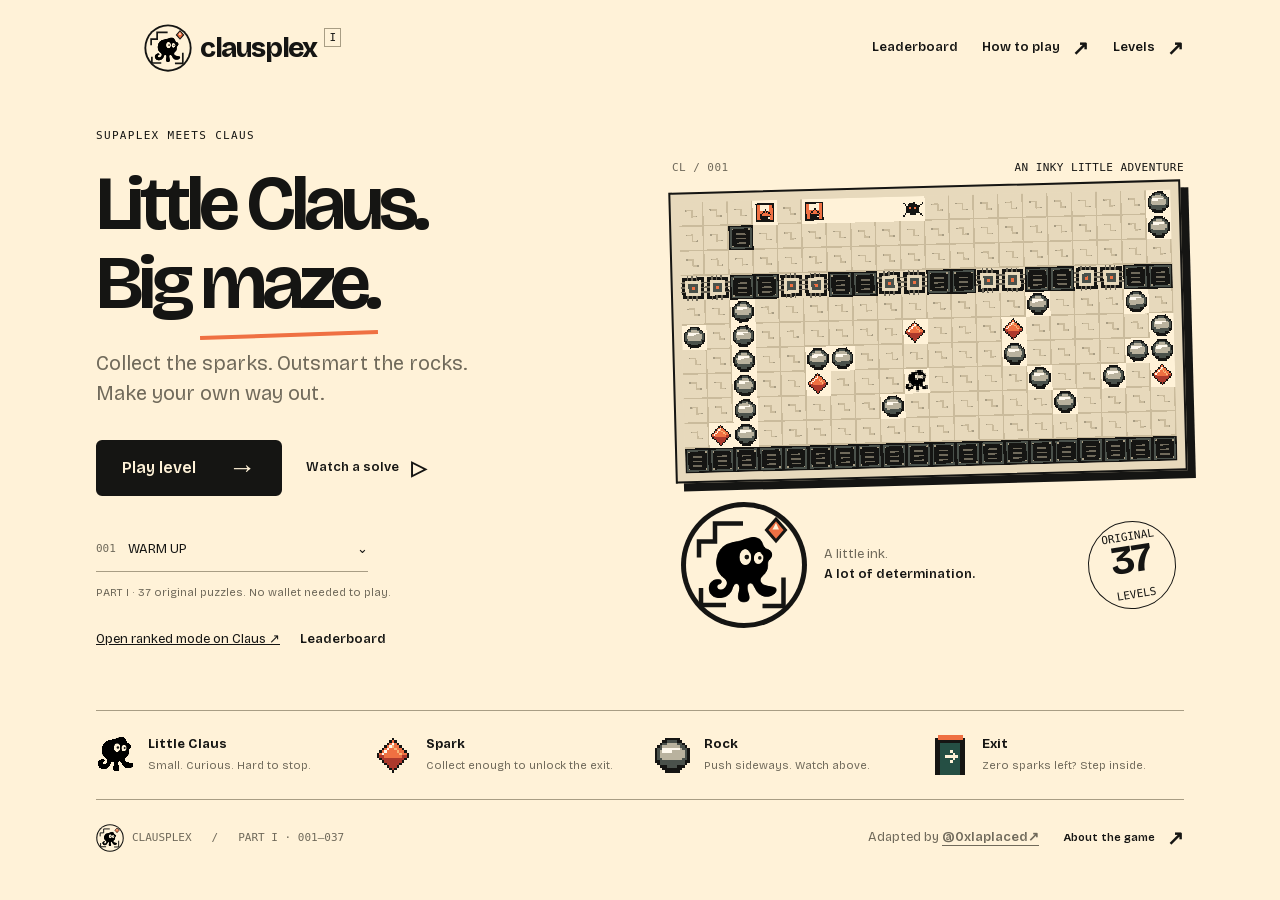
==== commit 534ba756: "Clarify leaderboard entry and isolate wallet extension failures" ====
--- a/docs/index.html
+++ b/docs/index.html
@@ -139,21 +139,24 @@
 .rank-options{margin-block-start:var(--space-4);display:flex;flex-wrap:wrap;gap:var(--space-2) var(--space-5);align-items:center;font-size:var(--text-sm)}.rank-options label{display:block;width:100%}.rank-options .fine{display:block;margin-inline-start:var(--space-6)}input[type=checkbox]{accent-color:var(--action);width:var(--space-4);height:var(--space-4);vertical-align:middle}.rank-result{margin-block-start:var(--space-6);padding:var(--space-5);border:var(--rule);border-radius:var(--radius);background:var(--paper-raised)}.rank-result h2{font-size:var(--text-xl)}.rank-result p,.rank-result label{font-size:var(--text-sm)}.rank-result label{display:block}.rank-result input[type=text],.rank-result input:not([type]),select{font:inherit;background:var(--white);color:var(--text);border:var(--rule);border-radius:var(--radius);min-height:var(--control);padding:var(--space-2);max-width:100%}#rank-name{display:block;width:100%;margin-block:var(--space-2) var(--space-4)}.check-line{padding-block:var(--space-3)}#rank-status{margin-block:var(--space-4) 0;overflow-wrap:anywhere}.board-filters{display:flex;align-items:end;flex-wrap:wrap;gap:var(--space-4)}.board-filters label{font-size:var(--text-sm);flex:1;min-width:0}.board-filters select{display:block;width:100%;margin-block-start:var(--space-2)}select:focus-visible{outline:var(--focus-ring);outline-offset:var(--space-1)}#board-status{margin-block:var(--space-5)}.board-table{overflow:auto}table{width:100%;border-collapse:collapse;font-size:var(--text-sm)}th,td{text-align:start;border-block-end:var(--rule);padding:var(--space-3) var(--space-2);overflow-wrap:anywhere}td:last-child,th:last-child{text-align:end;font-variant-numeric:tabular-nums;white-space:nowrap}@media(max-width:360px){.board-filters{display:block}.board-filters label{display:block;margin-block-end:var(--space-3)}}
 
 .player-setup{max-width:26rem;margin-block:0 var(--space-5)}.player-setup>label{display:block;font-size:var(--text-sm);font-weight:600;margin-block-end:var(--space-2)}.player-setup label .fine{display:inline;font-weight:400;margin-inline-start:var(--space-2)}#player-name{display:block;width:100%;min-height:var(--control);padding:var(--space-3);font:inherit;color:var(--text);background:var(--white);border:var(--border-width) solid var(--muted);border-radius:var(--radius)}#player-name:hover{border-color:var(--text)}#player-name[aria-invalid=true]{border-color:var(--error)}.player-error{color:var(--error);font-size:var(--text-sm);margin-block:var(--space-2) 0}.player-setup .fine{margin-block-start:var(--space-2)}
+
+/* Keep the named-win submission action in view on small game stages. */
+@media(max-width:700px){#result:has(#result-submit:not([hidden])) .overlay-mascot,#result:has(#result-submit:not([hidden])) #result-copy{display:none}}
 </style></head>
 <body><a class="skip" href="#main">Skip to game</a>
-<header class="masthead"><a class="wordmark" href="index.html" aria-label="Clausplex home"><img class="project-mark" src="logo.svg" width="48" height="48" alt="">clausplex<span class="edition">I</span></a><nav aria-label="Main menu"><button class="text-button" id="help-open">How to play <span aria-hidden="true">↗</span></button><button class="text-button" id="levels-open">Levels <span aria-hidden="true">↗</span></button></nav></header>
+<header class="masthead"><a class="wordmark" href="index.html" aria-label="Clausplex home"><img class="project-mark" src="logo.svg" width="48" height="48" alt="">clausplex<span class="edition">I</span></a><nav aria-label="Main menu"><button class="text-button" id="board-nav">Leaderboard</button><button class="text-button" id="help-open">How to play <span aria-hidden="true">↗</span></button><button class="text-button" id="levels-open">Levels <span aria-hidden="true">↗</span></button></nav></header>
 <main id="main">
 <section id="home" class="home" aria-labelledby="home-title">
-<div class="intro"><p class="eyebrow">SUPAPLEX MEETS CLAUS</p><h1 id="home-title">Little Claus.<br>Big <em>maze.</em></h1><p class="lead">Collect the sparks. Outsmart the rocks.<br>Make your own way out.</p><div class="player-setup" id="player-setup" hidden><label for="player-name">Player name <span class="fine">OPTIONAL · FOR VERIFIED TIMES</span></label><input type="text" id="player-name" maxlength="24" autocomplete="nickname" autocapitalize="off" spellcheck="false" placeholder="Your nickname" aria-describedby="player-help player-error"><input type="checkbox" id="ranked-mode" hidden><p class="fine" id="player-help">Add a nickname for the leaderboard, or leave blank to play anonymously. Nothing is published until you submit after a win.</p><p class="player-error" id="player-error" role="alert" hidden></p></div><div class="start-row"><button id="start" class="button primary">Play level <span aria-hidden="true">→</span></button><button id="watch" class="text-button">Watch a solve <span aria-hidden="true">▷</span></button></div><p id="boot-error" role="alert" hidden></p><button id="selected-level" class="level-choice" aria-label="Choose a starting level"><span class="mono">001</span><span id="selected-name">WARM UP</span><span aria-hidden="true">⌄</span></button><p class="fine">PART I · 37 original puzzles. No wallet needed to play.</p><div class="rank-options"><a id="ranked-link" href="https://claus.si/c/clausplex" target="_blank" rel="noopener noreferrer">Open ranked mode on Claus ↗</a><button class="text-button" id="board-open">Verified times ↗</button></div></div>
+<div class="intro"><p class="eyebrow">SUPAPLEX MEETS CLAUS</p><h1 id="home-title">Little Claus.<br>Big <em>maze.</em></h1><p class="lead">Collect the sparks. Outsmart the rocks.<br>Make your own way out.</p><div class="player-setup" id="player-setup" hidden><label for="player-name">Player name <span class="fine">OPTIONAL · FOR THE LEADERBOARD</span></label><input type="text" id="player-name" maxlength="24" autocomplete="nickname" autocapitalize="off" spellcheck="false" placeholder="Your nickname" aria-describedby="player-help player-error"><input type="checkbox" id="ranked-mode" hidden><p class="fine" id="player-help">Add a nickname for the leaderboard, or leave blank to play anonymously. Nothing is published until you submit after a win.</p><p class="player-error" id="player-error" role="alert" hidden></p></div><div class="start-row"><button id="start" class="button primary">Play level <span aria-hidden="true">→</span></button><button id="watch" class="text-button">Watch a solve <span aria-hidden="true">▷</span></button></div><p id="boot-error" role="alert" hidden></p><button id="selected-level" class="level-choice" aria-label="Choose a starting level"><span class="mono">001</span><span id="selected-name">WARM UP</span><span aria-hidden="true">⌄</span></button><p class="fine">PART I · 37 original puzzles. No wallet needed to play.</p><div class="rank-options"><a id="ranked-link" href="https://claus.si/c/clausplex" target="_blank" rel="noopener noreferrer">Open ranked mode on Claus ↗</a><button class="text-button" id="board-open">Leaderboard</button></div></div>
 <div class="hero-art"><div class="art-caption"><span class="mono">CL / 001</span><span>AN INKY LITTLE ADVENTURE</span></div><div class="board-frame"><canvas id="preview" aria-busy="true" width="320" height="176" role="img" aria-label="Preview of the first maze with Claus, rocks and sparks"></canvas></div><div class="art-foot"><img class="hero-project-mark" src="logo.svg" width="128" height="128" alt="Clausplex maze badge"><p>A little ink.<br><b>A lot of determination.</b></p><span class="edition-stamp">ORIGINAL<br><strong>37</strong><br>LEVELS</span></div></div>
 </section>
 <section id="play" class="play" hidden aria-label="Clausplex game">
 <div class="game-heading"><div><p class="eyebrow" id="mode-label">LEVEL <span id="level-number">001</span> / 37</p><h1 id="level-title">WARM UP</h1></div><div class="game-actions"><button id="pause" class="icon-button" aria-label="Pause game" title="Pause (P)"><svg viewBox="0 0 24 24" aria-hidden="true"><path d="M8 5v14M16 5v14"/></svg></button><button id="restart" class="icon-button" aria-label="Restart level" title="Restart (R)"><svg viewBox="0 0 24 24" aria-hidden="true"><path d="M4 10a8 8 0 1 1 1 8M4 4v6h6"/></svg></button><button id="leave" class="icon-button" aria-label="Back to home" title="Home"><svg viewBox="0 0 24 24" aria-hidden="true"><path d="m10 5-7 7 7 7M3 12h18"/></svg></button></div></div>
 <div class="game-shell"><div class="hud"><div><span class="hud-icon seed" aria-hidden="true"></span><span class="stat-label">SPARKS</span><strong id="remaining">19</strong></div><div><span class="hud-icon disk" aria-hidden="true"></span><span class="stat-label">RED DISKS</span><strong id="red">0</strong></div><div class="time-stat"><span class="stat-label">TIME</span><strong id="time">00:00</strong></div></div>
-<div class="viewport" id="viewport"><span id="actor" aria-hidden="true"><span class="mascot-image" data-mascot aria-hidden="true"></span></span><canvas id="canvas" tabindex="0" aria-label="Clausplex. Move with arrow keys. Hold Space and a direction to collect an adjacent object." aria-describedby="keyboard-help"></canvas><div id="loading" class="overlay"><span class="overlay-mascot" aria-hidden="true"><span class="mascot-image" data-mascot aria-hidden="true"></span></span><h2>Getting Claus ready.</h2><p id="load-status" role="status">Opening the maze…</p><button class="button primary" id="retry-load" hidden>Try loading again</button></div><div id="pause-overlay" class="overlay" hidden><span class="overlay-mascot" aria-hidden="true"><span class="mascot-image" data-mascot aria-hidden="true"></span></span><h2>A little breather.</h2><p>The maze can wait.</p><button class="button primary" id="resume">Resume <span aria-hidden="true">→</span></button></div><div id="result" class="overlay" hidden><span class="overlay-mascot" aria-hidden="true"><span class="mascot-image" data-mascot aria-hidden="true"></span></span><p id="result-kicker" class="eyebrow"></p><h2 id="result-title"></h2><p id="result-copy"></p><button class="button primary" id="result-action"></button><button class="text-button" id="result-home">Back to home</button></div></div>
+<div class="viewport" id="viewport"><span id="actor" aria-hidden="true"><span class="mascot-image" data-mascot aria-hidden="true"></span></span><canvas id="canvas" tabindex="0" aria-label="Clausplex. Move with arrow keys. Hold Space and a direction to collect an adjacent object." aria-describedby="keyboard-help"></canvas><div id="loading" class="overlay"><span class="overlay-mascot" aria-hidden="true"><span class="mascot-image" data-mascot aria-hidden="true"></span></span><h2>Getting Claus ready.</h2><p id="load-status" role="status">Opening the maze…</p><button class="button primary" id="retry-load" hidden>Try loading again</button></div><div id="pause-overlay" class="overlay" hidden><span class="overlay-mascot" aria-hidden="true"><span class="mascot-image" data-mascot aria-hidden="true"></span></span><h2>A little breather.</h2><p>The maze can wait.</p><button class="button primary" id="resume">Resume <span aria-hidden="true">→</span></button></div><div id="result" class="overlay" hidden><span class="overlay-mascot" aria-hidden="true"><span class="mascot-image" data-mascot aria-hidden="true"></span></span><p id="result-kicker" class="eyebrow"></p><h2 id="result-title"></h2><p id="result-copy"></p><button class="button primary" id="result-action"></button><button class="text-button" id="result-submit" hidden>Submit time to leaderboard</button><button class="text-button" id="result-home">Back to home</button></div></div>
 <div class="game-bar"><p id="keyboard-help"><kbd>↑ ↓ ← →</kbd> move <span class="separator">/</span> <kbd>Space</kbd> + direction: grab <span class="separator">/</span> <kbd>P</kbd> pause</p><span class="live-label" id="live-label">LITTLE CLAUS. BIG PLANS.</span></div></div>
 <div class="touch-controls" aria-label="Touch controls"><div class="dpad"><button data-key="38" class="up" aria-label="Up">↑</button><button data-key="37" class="left" aria-label="Left">←</button><button data-key="40" class="down" aria-label="Down">↓</button><button data-key="39" class="right" aria-label="Right">→</button></div><div class="touch-action"><button data-key="32" aria-label="Grab an adjacent object; hold and choose a direction">GRAB</button><span>Hold + direction</span></div></div>
-<section id="rank-result" class="rank-result" hidden aria-labelledby="rank-title"><h2 id="rank-title">Keep your time.</h2><p id="rank-summary"></p><form id="rank-form"><label for="rank-name">Public name</label><input id="rank-name" name="name" minlength="3" maxlength="24" pattern="[A-Za-z0-9][A-Za-z0-9 ._\-]{2,23}" required autocomplete="nickname" placeholder="Little Claus"><label class="check-line"><input type="checkbox" id="rank-assisted"> I used a solve, script or other assistance.</label><label class="check-line"><input type="checkbox" id="rank-consent" required> Publish my name, player ID, inputs and verified time on the public leaderboard.</label><button class="button primary" id="rank-save" type="submit">Submit replay</button></form><p id="rank-status" role="status"></p><button class="text-button" id="rank-check" hidden>Check verification</button><p class="fine">Up to 6 submissions per UTC day, at least 60 seconds apart. No prizes. Known original solves are listed as assisted.</p></section><p class="play-note" id="play-note">Sparks first. Exit next. Progress is not saved; choose any puzzle from Levels.</p>
+<section id="rank-result" class="rank-result" hidden aria-labelledby="rank-title"><h2 id="rank-title">Submit your time.</h2><p>Claus sign-in is needed to submit. Your name and replay become public only after you confirm below.</p><p id="rank-summary"></p><form id="rank-form"><label for="rank-name">Public name</label><input id="rank-name" name="name" minlength="3" maxlength="24" pattern="[A-Za-z0-9][A-Za-z0-9 ._\-]{2,23}" required autocomplete="nickname" placeholder="Little Claus"><label class="check-line"><input type="checkbox" id="rank-assisted"> I used a solve, script or other assistance.</label><label class="check-line"><input type="checkbox" id="rank-consent" required> Publish my name, player ID, inputs and verified time on the public leaderboard.</label><button class="button primary" id="rank-save" type="submit">Submit replay</button></form><p id="rank-status" role="status"></p><button class="text-button" id="rank-check" hidden>Check verification</button><p class="fine">Up to 6 submissions per UTC day, at least 60 seconds apart. No prizes. Known original solves are listed as assisted.</p></section><p class="play-note" id="play-note">Sparks first. Exit next. Progress is not saved; choose any puzzle from Levels.</p>
 </section>
 <section class="field-guide" aria-label="Meet the maze"><div><span class="tile-icon actor-icon"><span class="mascot-image" data-mascot aria-hidden="true"></span></span><p><b>Little Claus</b><span>Small. Curious. Hard to stop.</span></p></div><div><span class="tile-icon" data-tile="4"></span><p><b>Spark</b><span>Collect enough to unlock the exit.</span></p></div><div><span class="tile-icon" data-tile="1"></span><p><b>Rock</b><span>Push sideways. Watch above.</span></p></div><div><span class="tile-icon" data-tile="7"></span><p><b>Exit</b><span>Zero sparks left? Step inside.</span></p></div></section>
 </main>
@@ -162,6 +165,6 @@
 <dialog id="levels-dialog" aria-labelledby="levels-title"><div class="dialog-top"><div><p class="eyebrow">PART I · LEVELS 001–037</p><h2 id="levels-title">37 ways to find a way.</h2></div><button class="close" data-close aria-label="Close level picker">×</button></div><label class="search-label" for="level-search">Level number or name</label><input id="level-search" type="search" placeholder="Try 12 or Warm Up" autocomplete="off"><p id="search-count" class="fine" role="status"></p><div id="level-grid" class="level-grid"></div><p class="fine" id="empty-levels" hidden>No levels match. Try a number or a shorter name.</p></dialog>
 <dialog id="help-dialog" aria-labelledby="help-title"><div class="dialog-top"><div><p class="eyebrow">FEW KEYS. PLENTY TO THINK ABOUT.</p><h2 id="help-title">A few rules for the road.</h2></div><button class="close" data-close aria-label="Close help">×</button></div><div class="help-grid"><div><h3>1. Make a path</h3><p>Use the arrow keys to move and clear the circuit tiles. Push rocks sideways when there is room. They fall, so be careful underneath.</p></div><div><h3>2. Find the sparks</h3><p>Bring the spark counter to zero, then step into the exit. Hold <kbd>Space</kbd> and a direction to collect an adjacent object without moving. After a win, choose Next level to continue.</p></div><div><h3>3. Read the room</h3><p>Arrow ports let you pass in the marked directions. Some change gravity. Terminals detonate yellow disks. Collect red disks, then hold <kbd>Space</kbd> to place one.</p></div><div><h3>4. Take your time</h3><p>Press <kbd>P</kbd> to pause and <kbd>R</kbd> to restart. On touchscreens, use the direction pad and hold GRAB with a direction. Leaving the page ends the current attempt.</p></div></div><p class="note">Part I runs the first 37 original OpenSupaplex levels unchanged. Movement, falling objects and puzzle solutions follow the original rules.</p><button class="button primary" data-close>Got it <span aria-hidden="true">→</span></button></dialog>
 <dialog id="credits-dialog" aria-labelledby="credits-title"><div class="dialog-top"><div><p class="eyebrow">A SMALL REIMAGINING</p><h2 id="credits-title">From Supaplex to Clausplex.</h2></div><button class="close" data-close aria-label="Close credits">×</button></div><p>An independent community game inspired by the world of Claus. This is not an official Claus game.</p><p>Engine: Sergio Padrino and OpenSupaplex contributors (GPLv3). Supaplex: Philip Jespersen and Michael Stopp. The first 37 original levels are preserved in Part I. Claus uses the brand’s own character asset; terrain artwork and interface were made for this adaptation.</p><p>Adapted by <strong>@0xlaplaced</strong> · X: <a class="profile-address" href="https://x.com/0xlaplaced" target="_blank" rel="noopener noreferrer">x.com/0xlaplaced</a></p><p>This game is silent. Unsubmitted progress and attempts are not saved between visits. Ranked attempts are optional; submitted names and replays are public. You can return to any puzzle from Levels.</p><p><a href="licenses.html">Source code and licenses</a> are available with this release.</p><button class="button primary" data-close>Back to game <span aria-hidden="true">→</span></button></dialog>
-<dialog id="board-dialog" aria-labelledby="board-title"><div class="dialog-top"><div><p class="eyebrow">PART I / SERVER VERIFIED</p><h2 id="board-title">Find your best way.</h2></div><button class="close" data-close aria-label="Close verified times">×</button></div><div class="board-filters"><label for="board-level">Level<select id="board-level"></select></label><label for="board-category">Category<select id="board-category"><option value="standard">Standard</option><option value="assisted">Assisted / original solves</option></select></label><button class="text-button" id="board-refresh">Refresh</button></div><p id="board-status" role="status"></p><div class="board-table"><table><caption class="sr-only">Top ten verified times for the selected level and category</caption><thead><tr><th scope="col">Rank</th><th scope="col">Player</th><th scope="col">Time</th></tr></thead><tbody id="board-rows"></tbody></table></div><p class="fine">Time uses verified simulation steps at 35 steps per second, excluding pauses. Replays prove a valid solution, not human play. Names are unverified aliases. New submissions wait for scheduled verification, usually a few minutes.</p></dialog><script src="data.js" defer></script><script src="rankings.js" defer></script>
+<dialog id="board-dialog" aria-labelledby="board-title"><div class="dialog-top"><div><p class="eyebrow">VERIFIED TIMES / PART I</p><h2 id="board-title">Leaderboard</h2></div><button class="close" data-close aria-label="Close leaderboard">×</button></div><p>Fastest verified solutions for each level. No wallet or sign-in needed to view.</p><div class="board-filters"><label for="board-level">Level<select id="board-level"></select></label><label for="board-category">Category<select id="board-category"><option value="standard">Standard</option><option value="assisted">Assisted / original solves</option></select></label><button class="text-button" id="board-refresh">Refresh</button></div><p id="board-status" role="status"></p><div class="board-table"><table><caption class="sr-only">Top ten verified times for the selected level and category</caption><thead><tr><th scope="col">Rank</th><th scope="col">Player</th><th scope="col">Time</th></tr></thead><tbody id="board-rows"></tbody></table></div><p><strong>How to join:</strong> enter a player name before Play level, finish the maze, then choose Submit time to leaderboard. Sign in on Claus when submitting. Anonymous games and watched solves are not added automatically.</p><p class="fine">Time uses verified simulation steps at 35 steps per second, excluding pauses. Replays prove a valid solution, not human play. Names are unverified aliases. New submissions wait for scheduled verification, usually a few minutes.</p></dialog><script src="data.js" defer></script><script src="rankings.js" defer></script>
 <!-- ENGINE_ON_DEMAND -->
 <script src="app.js" defer></script></body></html>
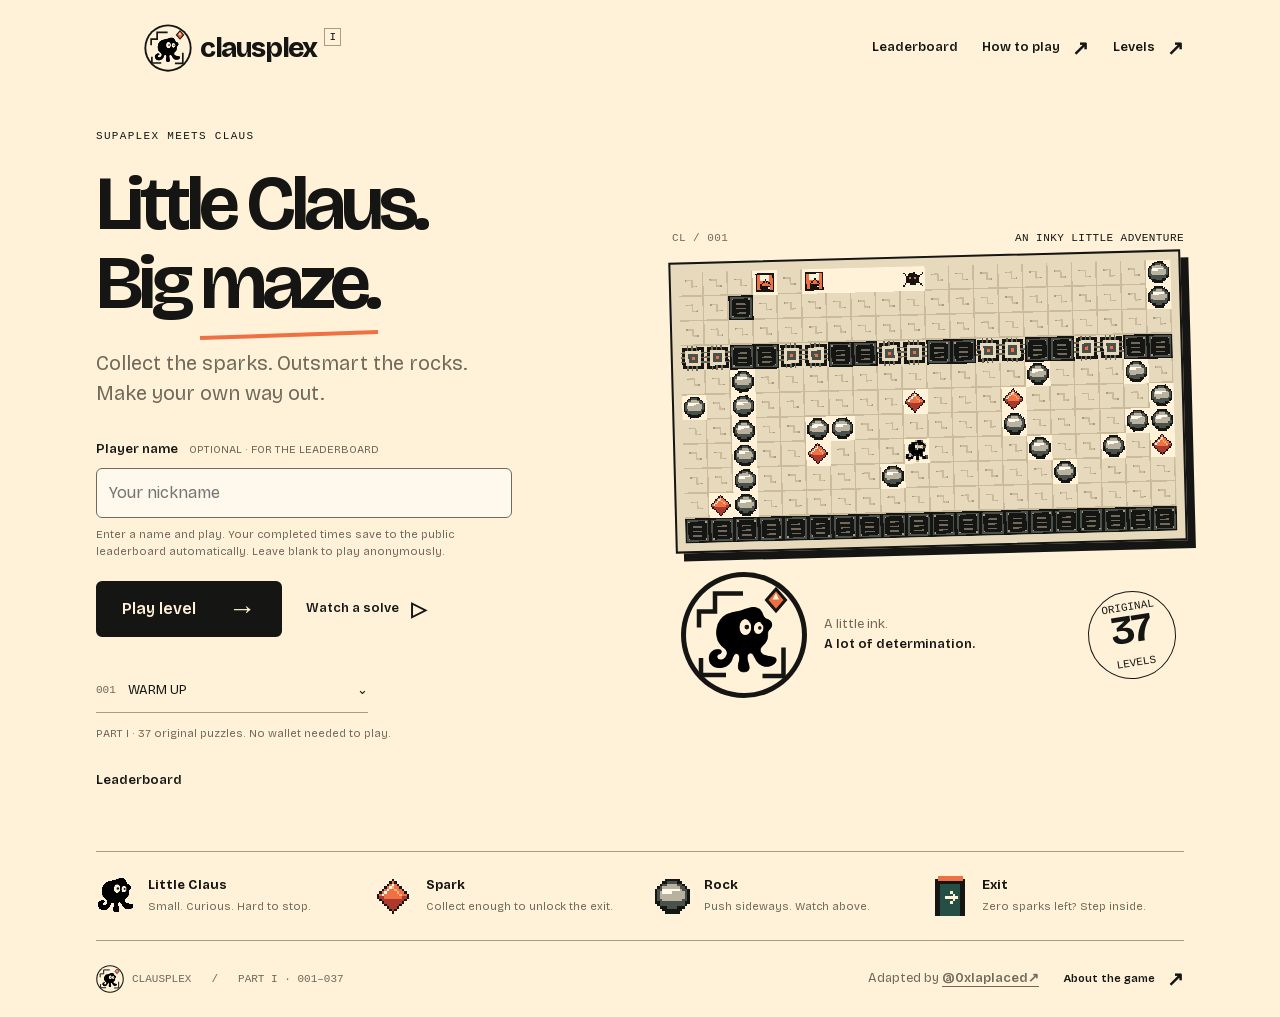
==== commit 3bc08086: "Save nickname leaderboard runs automatically without wallet sign-in" ====
--- a/docs/index.html
+++ b/docs/index.html
@@ -147,16 +147,16 @@
 <header class="masthead"><a class="wordmark" href="index.html" aria-label="Clausplex home"><img class="project-mark" src="logo.svg" width="48" height="48" alt="">clausplex<span class="edition">I</span></a><nav aria-label="Main menu"><button class="text-button" id="board-nav">Leaderboard</button><button class="text-button" id="help-open">How to play <span aria-hidden="true">↗</span></button><button class="text-button" id="levels-open">Levels <span aria-hidden="true">↗</span></button></nav></header>
 <main id="main">
 <section id="home" class="home" aria-labelledby="home-title">
-<div class="intro"><p class="eyebrow">SUPAPLEX MEETS CLAUS</p><h1 id="home-title">Little Claus.<br>Big <em>maze.</em></h1><p class="lead">Collect the sparks. Outsmart the rocks.<br>Make your own way out.</p><div class="player-setup" id="player-setup" hidden><label for="player-name">Player name <span class="fine">OPTIONAL · FOR THE LEADERBOARD</span></label><input type="text" id="player-name" maxlength="24" autocomplete="nickname" autocapitalize="off" spellcheck="false" placeholder="Your nickname" aria-describedby="player-help player-error"><input type="checkbox" id="ranked-mode" hidden><p class="fine" id="player-help">Add a nickname for the leaderboard, or leave blank to play anonymously. Nothing is published until you submit after a win.</p><p class="player-error" id="player-error" role="alert" hidden></p></div><div class="start-row"><button id="start" class="button primary">Play level <span aria-hidden="true">→</span></button><button id="watch" class="text-button">Watch a solve <span aria-hidden="true">▷</span></button></div><p id="boot-error" role="alert" hidden></p><button id="selected-level" class="level-choice" aria-label="Choose a starting level"><span class="mono">001</span><span id="selected-name">WARM UP</span><span aria-hidden="true">⌄</span></button><p class="fine">PART I · 37 original puzzles. No wallet needed to play.</p><div class="rank-options"><a id="ranked-link" href="https://claus.si/c/clausplex" target="_blank" rel="noopener noreferrer">Open ranked mode on Claus ↗</a><button class="text-button" id="board-open">Leaderboard</button></div></div>
+<div class="intro"><p class="eyebrow">SUPAPLEX MEETS CLAUS</p><h1 id="home-title">Little Claus.<br>Big <em>maze.</em></h1><p class="lead">Collect the sparks. Outsmart the rocks.<br>Make your own way out.</p><div class="player-setup" id="player-setup" hidden><label for="player-name">Player name <span class="fine">OPTIONAL · FOR THE LEADERBOARD</span></label><input type="text" id="player-name" maxlength="24" autocomplete="nickname" autocapitalize="off" spellcheck="false" placeholder="Your nickname" aria-describedby="player-help player-error"><input type="checkbox" id="ranked-mode" hidden><p class="fine" id="player-help">Enter a name and play. Your completed times save to the public leaderboard automatically. Leave blank to play anonymously.</p><p class="player-error" id="player-error" role="alert" hidden></p></div><div class="start-row"><button id="start" class="button primary">Play level <span aria-hidden="true">→</span></button><button id="watch" class="text-button">Watch a solve <span aria-hidden="true">▷</span></button></div><p id="boot-error" role="alert" hidden></p><button id="selected-level" class="level-choice" aria-label="Choose a starting level"><span class="mono">001</span><span id="selected-name">WARM UP</span><span aria-hidden="true">⌄</span></button><p class="fine">PART I · 37 original puzzles. No wallet needed to play.</p><div class="rank-options"><a id="ranked-link" href="https://claus.si/c/clausplex" target="_blank" rel="noopener noreferrer">Open ranked mode on Claus ↗</a><button class="text-button" id="board-open">Leaderboard</button></div></div>
 <div class="hero-art"><div class="art-caption"><span class="mono">CL / 001</span><span>AN INKY LITTLE ADVENTURE</span></div><div class="board-frame"><canvas id="preview" aria-busy="true" width="320" height="176" role="img" aria-label="Preview of the first maze with Claus, rocks and sparks"></canvas></div><div class="art-foot"><img class="hero-project-mark" src="logo.svg" width="128" height="128" alt="Clausplex maze badge"><p>A little ink.<br><b>A lot of determination.</b></p><span class="edition-stamp">ORIGINAL<br><strong>37</strong><br>LEVELS</span></div></div>
 </section>
 <section id="play" class="play" hidden aria-label="Clausplex game">
 <div class="game-heading"><div><p class="eyebrow" id="mode-label">LEVEL <span id="level-number">001</span> / 37</p><h1 id="level-title">WARM UP</h1></div><div class="game-actions"><button id="pause" class="icon-button" aria-label="Pause game" title="Pause (P)"><svg viewBox="0 0 24 24" aria-hidden="true"><path d="M8 5v14M16 5v14"/></svg></button><button id="restart" class="icon-button" aria-label="Restart level" title="Restart (R)"><svg viewBox="0 0 24 24" aria-hidden="true"><path d="M4 10a8 8 0 1 1 1 8M4 4v6h6"/></svg></button><button id="leave" class="icon-button" aria-label="Back to home" title="Home"><svg viewBox="0 0 24 24" aria-hidden="true"><path d="m10 5-7 7 7 7M3 12h18"/></svg></button></div></div>
 <div class="game-shell"><div class="hud"><div><span class="hud-icon seed" aria-hidden="true"></span><span class="stat-label">SPARKS</span><strong id="remaining">19</strong></div><div><span class="hud-icon disk" aria-hidden="true"></span><span class="stat-label">RED DISKS</span><strong id="red">0</strong></div><div class="time-stat"><span class="stat-label">TIME</span><strong id="time">00:00</strong></div></div>
-<div class="viewport" id="viewport"><span id="actor" aria-hidden="true"><span class="mascot-image" data-mascot aria-hidden="true"></span></span><canvas id="canvas" tabindex="0" aria-label="Clausplex. Move with arrow keys. Hold Space and a direction to collect an adjacent object." aria-describedby="keyboard-help"></canvas><div id="loading" class="overlay"><span class="overlay-mascot" aria-hidden="true"><span class="mascot-image" data-mascot aria-hidden="true"></span></span><h2>Getting Claus ready.</h2><p id="load-status" role="status">Opening the maze…</p><button class="button primary" id="retry-load" hidden>Try loading again</button></div><div id="pause-overlay" class="overlay" hidden><span class="overlay-mascot" aria-hidden="true"><span class="mascot-image" data-mascot aria-hidden="true"></span></span><h2>A little breather.</h2><p>The maze can wait.</p><button class="button primary" id="resume">Resume <span aria-hidden="true">→</span></button></div><div id="result" class="overlay" hidden><span class="overlay-mascot" aria-hidden="true"><span class="mascot-image" data-mascot aria-hidden="true"></span></span><p id="result-kicker" class="eyebrow"></p><h2 id="result-title"></h2><p id="result-copy"></p><button class="button primary" id="result-action"></button><button class="text-button" id="result-submit" hidden>Submit time to leaderboard</button><button class="text-button" id="result-home">Back to home</button></div></div>
+<div class="viewport" id="viewport"><span id="actor" aria-hidden="true"><span class="mascot-image" data-mascot aria-hidden="true"></span></span><canvas id="canvas" tabindex="0" aria-label="Clausplex. Move with arrow keys. Hold Space and a direction to collect an adjacent object." aria-describedby="keyboard-help"></canvas><div id="loading" class="overlay"><span class="overlay-mascot" aria-hidden="true"><span class="mascot-image" data-mascot aria-hidden="true"></span></span><h2>Getting Claus ready.</h2><p id="load-status" role="status">Opening the maze…</p><button class="button primary" id="retry-load" hidden>Try loading again</button></div><div id="pause-overlay" class="overlay" hidden><span class="overlay-mascot" aria-hidden="true"><span class="mascot-image" data-mascot aria-hidden="true"></span></span><h2>A little breather.</h2><p>The maze can wait.</p><button class="button primary" id="resume">Resume <span aria-hidden="true">→</span></button></div><div id="result" class="overlay" hidden><span class="overlay-mascot" aria-hidden="true"><span class="mascot-image" data-mascot aria-hidden="true"></span></span><p id="result-kicker" class="eyebrow"></p><h2 id="result-title"></h2><p id="result-copy"></p><button class="button primary" id="result-action"></button><button class="text-button" id="result-submit" hidden>View leaderboard</button><p id="result-score" class="fine" role="status" hidden></p><button class="text-button" id="score-retry" hidden>Save again</button><button class="text-button" id="result-home">Back to home</button></div></div>
 <div class="game-bar"><p id="keyboard-help"><kbd>↑ ↓ ← →</kbd> move <span class="separator">/</span> <kbd>Space</kbd> + direction: grab <span class="separator">/</span> <kbd>P</kbd> pause</p><span class="live-label" id="live-label">LITTLE CLAUS. BIG PLANS.</span></div></div>
 <div class="touch-controls" aria-label="Touch controls"><div class="dpad"><button data-key="38" class="up" aria-label="Up">↑</button><button data-key="37" class="left" aria-label="Left">←</button><button data-key="40" class="down" aria-label="Down">↓</button><button data-key="39" class="right" aria-label="Right">→</button></div><div class="touch-action"><button data-key="32" aria-label="Grab an adjacent object; hold and choose a direction">GRAB</button><span>Hold + direction</span></div></div>
-<section id="rank-result" class="rank-result" hidden aria-labelledby="rank-title"><h2 id="rank-title">Submit your time.</h2><p>Claus sign-in is needed to submit. Your name and replay become public only after you confirm below.</p><p id="rank-summary"></p><form id="rank-form"><label for="rank-name">Public name</label><input id="rank-name" name="name" minlength="3" maxlength="24" pattern="[A-Za-z0-9][A-Za-z0-9 ._\-]{2,23}" required autocomplete="nickname" placeholder="Little Claus"><label class="check-line"><input type="checkbox" id="rank-assisted"> I used a solve, script or other assistance.</label><label class="check-line"><input type="checkbox" id="rank-consent" required> Publish my name, player ID, inputs and verified time on the public leaderboard.</label><button class="button primary" id="rank-save" type="submit">Submit replay</button></form><p id="rank-status" role="status"></p><button class="text-button" id="rank-check" hidden>Check verification</button><p class="fine">Up to 6 submissions per UTC day, at least 60 seconds apart. No prizes. Known original solves are listed as assisted.</p></section><p class="play-note" id="play-note">Sparks first. Exit next. Progress is not saved; choose any puzzle from Levels.</p>
+<p class="play-note" id="play-note">Sparks first. Exit next. Progress is not saved; choose any puzzle from Levels.</p>
 </section>
 <section class="field-guide" aria-label="Meet the maze"><div><span class="tile-icon actor-icon"><span class="mascot-image" data-mascot aria-hidden="true"></span></span><p><b>Little Claus</b><span>Small. Curious. Hard to stop.</span></p></div><div><span class="tile-icon" data-tile="4"></span><p><b>Spark</b><span>Collect enough to unlock the exit.</span></p></div><div><span class="tile-icon" data-tile="1"></span><p><b>Rock</b><span>Push sideways. Watch above.</span></p></div><div><span class="tile-icon" data-tile="7"></span><p><b>Exit</b><span>Zero sparks left? Step inside.</span></p></div></section>
 </main>
@@ -164,7 +164,7 @@
 <p class="sr-only" id="announcer" role="status" aria-live="polite"></p><pre id="diagnostics" hidden></pre>
 <dialog id="levels-dialog" aria-labelledby="levels-title"><div class="dialog-top"><div><p class="eyebrow">PART I · LEVELS 001–037</p><h2 id="levels-title">37 ways to find a way.</h2></div><button class="close" data-close aria-label="Close level picker">×</button></div><label class="search-label" for="level-search">Level number or name</label><input id="level-search" type="search" placeholder="Try 12 or Warm Up" autocomplete="off"><p id="search-count" class="fine" role="status"></p><div id="level-grid" class="level-grid"></div><p class="fine" id="empty-levels" hidden>No levels match. Try a number or a shorter name.</p></dialog>
 <dialog id="help-dialog" aria-labelledby="help-title"><div class="dialog-top"><div><p class="eyebrow">FEW KEYS. PLENTY TO THINK ABOUT.</p><h2 id="help-title">A few rules for the road.</h2></div><button class="close" data-close aria-label="Close help">×</button></div><div class="help-grid"><div><h3>1. Make a path</h3><p>Use the arrow keys to move and clear the circuit tiles. Push rocks sideways when there is room. They fall, so be careful underneath.</p></div><div><h3>2. Find the sparks</h3><p>Bring the spark counter to zero, then step into the exit. Hold <kbd>Space</kbd> and a direction to collect an adjacent object without moving. After a win, choose Next level to continue.</p></div><div><h3>3. Read the room</h3><p>Arrow ports let you pass in the marked directions. Some change gravity. Terminals detonate yellow disks. Collect red disks, then hold <kbd>Space</kbd> to place one.</p></div><div><h3>4. Take your time</h3><p>Press <kbd>P</kbd> to pause and <kbd>R</kbd> to restart. On touchscreens, use the direction pad and hold GRAB with a direction. Leaving the page ends the current attempt.</p></div></div><p class="note">Part I runs the first 37 original OpenSupaplex levels unchanged. Movement, falling objects and puzzle solutions follow the original rules.</p><button class="button primary" data-close>Got it <span aria-hidden="true">→</span></button></dialog>
-<dialog id="credits-dialog" aria-labelledby="credits-title"><div class="dialog-top"><div><p class="eyebrow">A SMALL REIMAGINING</p><h2 id="credits-title">From Supaplex to Clausplex.</h2></div><button class="close" data-close aria-label="Close credits">×</button></div><p>An independent community game inspired by the world of Claus. This is not an official Claus game.</p><p>Engine: Sergio Padrino and OpenSupaplex contributors (GPLv3). Supaplex: Philip Jespersen and Michael Stopp. The first 37 original levels are preserved in Part I. Claus uses the brand’s own character asset; terrain artwork and interface were made for this adaptation.</p><p>Adapted by <strong>@0xlaplaced</strong> · X: <a class="profile-address" href="https://x.com/0xlaplaced" target="_blank" rel="noopener noreferrer">x.com/0xlaplaced</a></p><p>This game is silent. Unsubmitted progress and attempts are not saved between visits. Ranked attempts are optional; submitted names and replays are public. You can return to any puzzle from Levels.</p><p><a href="licenses.html">Source code and licenses</a> are available with this release.</p><button class="button primary" data-close>Back to game <span aria-hidden="true">→</span></button></dialog>
-<dialog id="board-dialog" aria-labelledby="board-title"><div class="dialog-top"><div><p class="eyebrow">VERIFIED TIMES / PART I</p><h2 id="board-title">Leaderboard</h2></div><button class="close" data-close aria-label="Close leaderboard">×</button></div><p>Fastest verified solutions for each level. No wallet or sign-in needed to view.</p><div class="board-filters"><label for="board-level">Level<select id="board-level"></select></label><label for="board-category">Category<select id="board-category"><option value="standard">Standard</option><option value="assisted">Assisted / original solves</option></select></label><button class="text-button" id="board-refresh">Refresh</button></div><p id="board-status" role="status"></p><div class="board-table"><table><caption class="sr-only">Top ten verified times for the selected level and category</caption><thead><tr><th scope="col">Rank</th><th scope="col">Player</th><th scope="col">Time</th></tr></thead><tbody id="board-rows"></tbody></table></div><p><strong>How to join:</strong> enter a player name before Play level, finish the maze, then choose Submit time to leaderboard. Sign in on Claus when submitting. Anonymous games and watched solves are not added automatically.</p><p class="fine">Time uses verified simulation steps at 35 steps per second, excluding pauses. Replays prove a valid solution, not human play. Names are unverified aliases. New submissions wait for scheduled verification, usually a few minutes.</p></dialog><script src="data.js" defer></script><script src="rankings.js" defer></script>
+<dialog id="credits-dialog" aria-labelledby="credits-title"><div class="dialog-top"><div><p class="eyebrow">A SMALL REIMAGINING</p><h2 id="credits-title">From Supaplex to Clausplex.</h2></div><button class="close" data-close aria-label="Close credits">×</button></div><p>An independent community game inspired by the world of Claus. This is not an official Claus game.</p><p>Engine: Sergio Padrino and OpenSupaplex contributors (GPLv3). Supaplex: Philip Jespersen and Michael Stopp. The first 37 original levels are preserved in Part I. Claus uses the brand’s own character asset; terrain artwork and interface were made for this adaptation.</p><p>Adapted by <strong>@0xlaplaced</strong> · X: <a class="profile-address" href="https://x.com/0xlaplaced" target="_blank" rel="noopener noreferrer">x.com/0xlaplaced</a></p><p>This game is silent. Entering a nickname registers it and automatically saves completed times. Names and best times are public. Nicknames are not reserved accounts. Leave the name blank to play anonymously. You can return to any puzzle from Levels.</p><p><a href="licenses.html">Source code and licenses</a> are available with this release.</p><button class="button primary" data-close>Back to game <span aria-hidden="true">→</span></button></dialog>
+<dialog id="board-dialog" aria-labelledby="board-title"><div class="dialog-top"><div><p class="eyebrow">VERIFIED TIMES / PART I</p><h2 id="board-title">Leaderboard</h2></div><button class="close" data-close aria-label="Close leaderboard">×</button></div><p>Best completed times for each level. Just enter a name and play. No wallet or sign-in needed.</p><div class="board-filters"><label for="board-level">Level<select id="board-level"></select></label><label for="board-category">Category<select id="board-category"><option value="standard">Standard</option><option value="assisted">Assisted / original solves</option></select></label><button class="text-button" id="board-refresh">Refresh</button></div><p id="board-status" role="status"></p><div class="board-table"><table><caption class="sr-only">Top ten verified times for the selected level and category</caption><thead><tr><th scope="col">Rank</th><th scope="col">Player</th><th scope="col">Time</th></tr></thead><tbody id="board-rows"></tbody></table></div><p><strong>How to join:</strong> enter a player name before Play level. Each completed level saves automatically. Your best time appears after an automatic replay check. Anonymous games and watched solves are not added.</p><p class="fine">Time uses verified simulation steps at 35 steps per second, excluding pauses. Replays prove a valid solution, not human play. Nicknames are public, unverified labels; matching names share a best-time entry. Replay checks run in the background and may take several minutes.</p></dialog><script src="data.js" defer></script><script src="rankings.js" defer></script>
 <!-- ENGINE_ON_DEMAND -->
 <script src="app.js" defer></script></body></html>
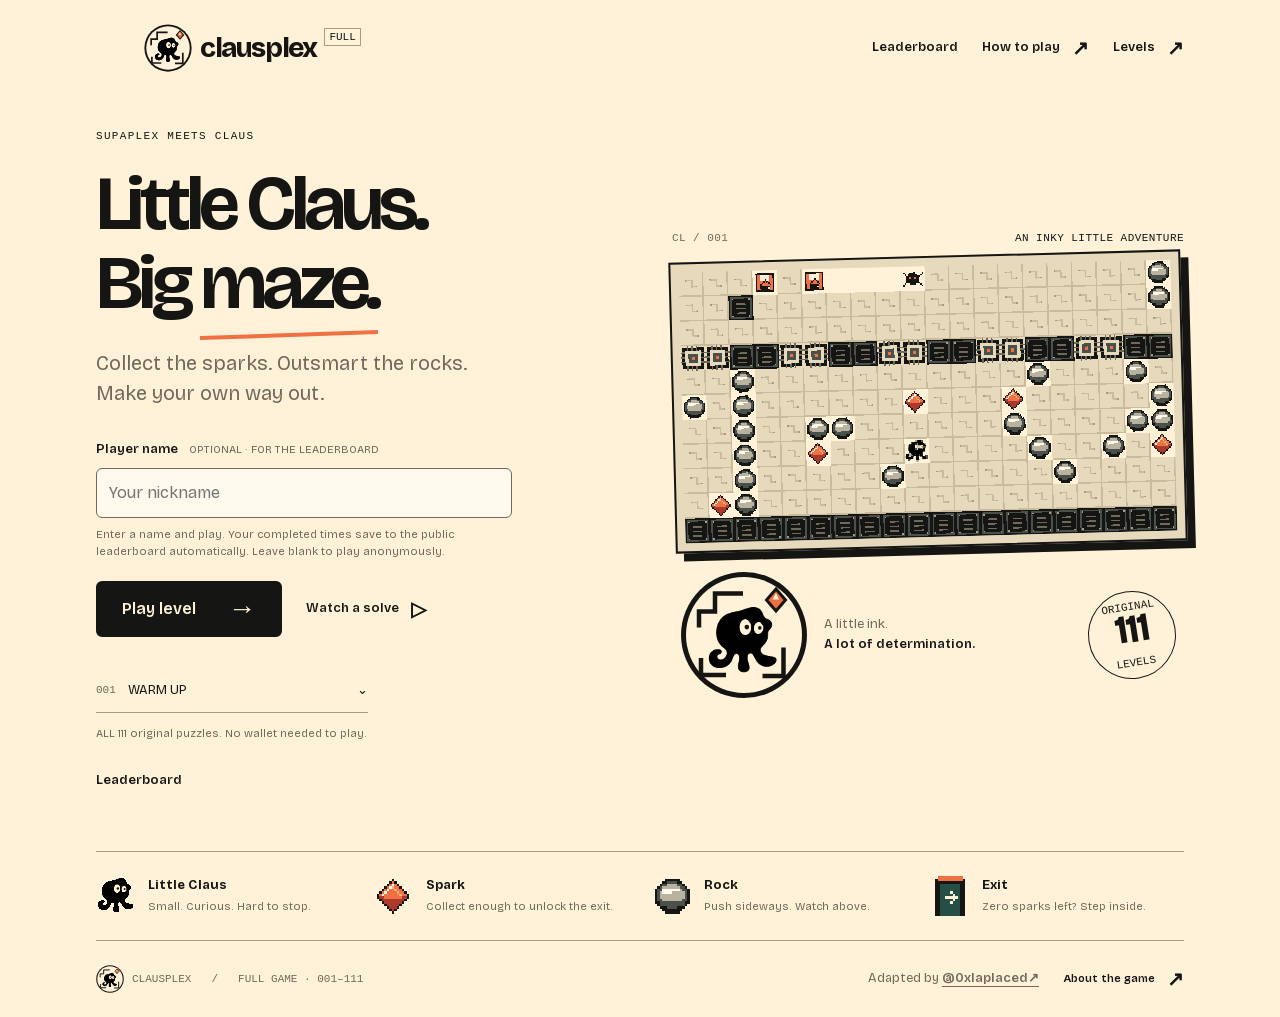
==== commit 80580d71: "Release all 111 original levels with overall rankings" ====
--- a/docs/index.html
+++ b/docs/index.html
@@ -1,5 +1,5 @@
 <!doctype html>
-<html lang="en"><head><meta charset="utf-8"><meta name="viewport" content="width=device-width,initial-scale=1,viewport-fit=cover"><meta name="theme-color" content="#fff2d8"><title>Clausplex Part I — little Claus, big maze</title><style>/* Embedded Bricolage Grotesque font license:
+<html lang="en"><head><meta charset="utf-8"><meta name="viewport" content="width=device-width,initial-scale=1,viewport-fit=cover"><meta name="theme-color" content="#fff2d8"><title>Clausplex — little Claus, big maze</title><style>/* Embedded Bricolage Grotesque font license:
 Copyright 2022 The Bricolage Grotesque Project Authors (https://github.com/ateliertriay/bricolage)
 
 This Font Software is licensed under the SIL Open Font License, Version 1.1.
@@ -136,22 +136,24 @@
 @media(max-width:360px){.project-mark{width:var(--space-8);height:var(--space-8)}.hero-project-mark{width:var(--space-16);height:var(--space-16)}.art-foot{gap:var(--space-2)}.art-foot p{font-size:var(--text-xs);overflow-wrap:anywhere}.edition-stamp{width:var(--space-16);height:var(--space-16);flex:none}.masthead .wordmark{font-size:var(--text-lg)}}
 
 /* Optional ranked attempts share the game's existing controls and palette. */
-.rank-options{margin-block-start:var(--space-4);display:flex;flex-wrap:wrap;gap:var(--space-2) var(--space-5);align-items:center;font-size:var(--text-sm)}.rank-options label{display:block;width:100%}.rank-options .fine{display:block;margin-inline-start:var(--space-6)}input[type=checkbox]{accent-color:var(--action);width:var(--space-4);height:var(--space-4);vertical-align:middle}.rank-result{margin-block-start:var(--space-6);padding:var(--space-5);border:var(--rule);border-radius:var(--radius);background:var(--paper-raised)}.rank-result h2{font-size:var(--text-xl)}.rank-result p,.rank-result label{font-size:var(--text-sm)}.rank-result label{display:block}.rank-result input[type=text],.rank-result input:not([type]),select{font:inherit;background:var(--white);color:var(--text);border:var(--rule);border-radius:var(--radius);min-height:var(--control);padding:var(--space-2);max-width:100%}#rank-name{display:block;width:100%;margin-block:var(--space-2) var(--space-4)}.check-line{padding-block:var(--space-3)}#rank-status{margin-block:var(--space-4) 0;overflow-wrap:anywhere}.board-filters{display:flex;align-items:end;flex-wrap:wrap;gap:var(--space-4)}.board-filters label{font-size:var(--text-sm);flex:1;min-width:0}.board-filters select{display:block;width:100%;margin-block-start:var(--space-2)}select:focus-visible{outline:var(--focus-ring);outline-offset:var(--space-1)}#board-status{margin-block:var(--space-5)}.board-table{overflow:auto}table{width:100%;border-collapse:collapse;font-size:var(--text-sm)}th,td{text-align:start;border-block-end:var(--rule);padding:var(--space-3) var(--space-2);overflow-wrap:anywhere}td:last-child,th:last-child{text-align:end;font-variant-numeric:tabular-nums;white-space:nowrap}@media(max-width:360px){.board-filters{display:block}.board-filters label{display:block;margin-block-end:var(--space-3)}}
+.rank-options{margin-block-start:var(--space-4);display:flex;flex-wrap:wrap;gap:var(--space-2) var(--space-5);align-items:center;font-size:var(--text-sm)}.rank-options label{display:block;width:100%}.rank-options .fine{display:block;margin-inline-start:var(--space-6)}input[type=checkbox]{accent-color:var(--action);width:var(--space-4);height:var(--space-4);vertical-align:middle}.rank-result{margin-block-start:var(--space-6);padding:var(--space-5);border:var(--rule);border-radius:var(--radius);background:var(--paper-raised)}.rank-result h2{font-size:var(--text-xl)}.rank-result p,.rank-result label{font-size:var(--text-sm)}.rank-result label{display:block}.rank-result input[type=text],.rank-result input:not([type]),select{font:inherit;background:var(--white);color:var(--text);border:var(--rule);border-radius:var(--radius);min-height:var(--control);padding:var(--space-2);max-width:100%}#rank-name{display:block;width:100%;margin-block:var(--space-2) var(--space-4)}.check-line{padding-block:var(--space-3)}#rank-status{margin-block:var(--space-4) 0;overflow-wrap:anywhere}select:focus-visible{outline:var(--focus-ring);outline-offset:var(--space-1)}#board-status{margin-block:var(--space-5)}.board-table{overflow:auto}table{width:100%;border-collapse:collapse;font-size:var(--text-sm)}th,td{text-align:start;border-block-end:var(--rule);padding:var(--space-3) var(--space-2);overflow-wrap:anywhere}td:last-child,th:last-child{text-align:end;font-variant-numeric:tabular-nums;white-space:nowrap}
 
 .player-setup{max-width:26rem;margin-block:0 var(--space-5)}.player-setup>label{display:block;font-size:var(--text-sm);font-weight:600;margin-block-end:var(--space-2)}.player-setup label .fine{display:inline;font-weight:400;margin-inline-start:var(--space-2)}#player-name{display:block;width:100%;min-height:var(--control);padding:var(--space-3);font:inherit;color:var(--text);background:var(--white);border:var(--border-width) solid var(--muted);border-radius:var(--radius)}#player-name:hover{border-color:var(--text)}#player-name[aria-invalid=true]{border-color:var(--error)}.player-error{color:var(--error);font-size:var(--text-sm);margin-block:var(--space-2) 0}.player-setup .fine{margin-block-start:var(--space-2)}
 
 /* Keep the named-win submission action in view on small game stages. */
 @media(max-width:700px){#result:has(#result-submit:not([hidden])) .overlay-mascot,#result:has(#result-submit:not([hidden])) #result-copy{display:none}}
+/* A named win needs room for its automatic-save status, including a retry. */
+@media(max-width:700px){.viewport:has(#result:not([hidden]) #result-submit:not([hidden])){aspect-ratio:auto}.viewport:has(#result:not([hidden]) #result-submit:not([hidden])) #canvas{display:none}#result:not([hidden]):has(#result-submit:not([hidden])){position:relative;inset:auto;padding:var(--space-6)}#result-score{margin-block:var(--space-3);overflow-wrap:anywhere}}
 </style></head>
 <body><a class="skip" href="#main">Skip to game</a>
-<header class="masthead"><a class="wordmark" href="index.html" aria-label="Clausplex home"><img class="project-mark" src="logo.svg" width="48" height="48" alt="">clausplex<span class="edition">I</span></a><nav aria-label="Main menu"><button class="text-button" id="board-nav">Leaderboard</button><button class="text-button" id="help-open">How to play <span aria-hidden="true">↗</span></button><button class="text-button" id="levels-open">Levels <span aria-hidden="true">↗</span></button></nav></header>
+<header class="masthead"><a class="wordmark" href="index.html" aria-label="Clausplex home"><img class="project-mark" src="logo.svg" width="48" height="48" alt="">clausplex<span class="edition">FULL</span></a><nav aria-label="Main menu"><button class="text-button" id="board-nav">Leaderboard</button><button class="text-button" id="help-open">How to play <span aria-hidden="true">↗</span></button><button class="text-button" id="levels-open">Levels <span aria-hidden="true">↗</span></button></nav></header>
 <main id="main">
 <section id="home" class="home" aria-labelledby="home-title">
-<div class="intro"><p class="eyebrow">SUPAPLEX MEETS CLAUS</p><h1 id="home-title">Little Claus.<br>Big <em>maze.</em></h1><p class="lead">Collect the sparks. Outsmart the rocks.<br>Make your own way out.</p><div class="player-setup" id="player-setup" hidden><label for="player-name">Player name <span class="fine">OPTIONAL · FOR THE LEADERBOARD</span></label><input type="text" id="player-name" maxlength="24" autocomplete="nickname" autocapitalize="off" spellcheck="false" placeholder="Your nickname" aria-describedby="player-help player-error"><input type="checkbox" id="ranked-mode" hidden><p class="fine" id="player-help">Enter a name and play. Your completed times save to the public leaderboard automatically. Leave blank to play anonymously.</p><p class="player-error" id="player-error" role="alert" hidden></p></div><div class="start-row"><button id="start" class="button primary">Play level <span aria-hidden="true">→</span></button><button id="watch" class="text-button">Watch a solve <span aria-hidden="true">▷</span></button></div><p id="boot-error" role="alert" hidden></p><button id="selected-level" class="level-choice" aria-label="Choose a starting level"><span class="mono">001</span><span id="selected-name">WARM UP</span><span aria-hidden="true">⌄</span></button><p class="fine">PART I · 37 original puzzles. No wallet needed to play.</p><div class="rank-options"><a id="ranked-link" href="https://claus.si/c/clausplex" target="_blank" rel="noopener noreferrer">Open ranked mode on Claus ↗</a><button class="text-button" id="board-open">Leaderboard</button></div></div>
-<div class="hero-art"><div class="art-caption"><span class="mono">CL / 001</span><span>AN INKY LITTLE ADVENTURE</span></div><div class="board-frame"><canvas id="preview" aria-busy="true" width="320" height="176" role="img" aria-label="Preview of the first maze with Claus, rocks and sparks"></canvas></div><div class="art-foot"><img class="hero-project-mark" src="logo.svg" width="128" height="128" alt="Clausplex maze badge"><p>A little ink.<br><b>A lot of determination.</b></p><span class="edition-stamp">ORIGINAL<br><strong>37</strong><br>LEVELS</span></div></div>
+<div class="intro"><p class="eyebrow">SUPAPLEX MEETS CLAUS</p><h1 id="home-title">Little Claus.<br>Big <em>maze.</em></h1><p class="lead">Collect the sparks. Outsmart the rocks.<br>Make your own way out.</p><div class="player-setup" id="player-setup" hidden><label for="player-name">Player name <span class="fine">OPTIONAL · FOR THE LEADERBOARD</span></label><input type="text" id="player-name" maxlength="24" autocomplete="nickname" autocapitalize="off" spellcheck="false" placeholder="Your nickname" aria-describedby="player-help player-error"><input type="checkbox" id="ranked-mode" hidden><p class="fine" id="player-help">Enter a name and play. Your completed times save to the public leaderboard automatically. Leave blank to play anonymously.</p><p class="player-error" id="player-error" role="alert" hidden></p></div><div class="start-row"><button id="start" class="button primary">Play level <span aria-hidden="true">→</span></button><button id="watch" class="text-button">Watch a solve <span aria-hidden="true">▷</span></button></div><p id="boot-error" role="alert" hidden></p><button id="selected-level" class="level-choice" aria-label="Choose a starting level"><span class="mono">001</span><span id="selected-name">WARM UP</span><span aria-hidden="true">⌄</span></button><p class="fine">ALL 111 original puzzles. No wallet needed to play.</p><div class="rank-options"><a id="ranked-link" href="https://claus.si/c/clausplex" target="_blank" rel="noopener noreferrer">Open ranked mode on Claus ↗</a><button class="text-button" id="board-open">Leaderboard</button></div></div>
+<div class="hero-art"><div class="art-caption"><span class="mono">CL / 001</span><span>AN INKY LITTLE ADVENTURE</span></div><div class="board-frame"><canvas id="preview" aria-busy="true" width="320" height="176" role="img" aria-label="Preview of the first maze with Claus, rocks and sparks"></canvas></div><div class="art-foot"><img class="hero-project-mark" src="logo.svg" width="128" height="128" alt="Clausplex maze badge"><p>A little ink.<br><b>A lot of determination.</b></p><span class="edition-stamp">ORIGINAL<br><strong>111</strong><br>LEVELS</span></div></div>
 </section>
 <section id="play" class="play" hidden aria-label="Clausplex game">
-<div class="game-heading"><div><p class="eyebrow" id="mode-label">LEVEL <span id="level-number">001</span> / 37</p><h1 id="level-title">WARM UP</h1></div><div class="game-actions"><button id="pause" class="icon-button" aria-label="Pause game" title="Pause (P)"><svg viewBox="0 0 24 24" aria-hidden="true"><path d="M8 5v14M16 5v14"/></svg></button><button id="restart" class="icon-button" aria-label="Restart level" title="Restart (R)"><svg viewBox="0 0 24 24" aria-hidden="true"><path d="M4 10a8 8 0 1 1 1 8M4 4v6h6"/></svg></button><button id="leave" class="icon-button" aria-label="Back to home" title="Home"><svg viewBox="0 0 24 24" aria-hidden="true"><path d="m10 5-7 7 7 7M3 12h18"/></svg></button></div></div>
+<div class="game-heading"><div><p class="eyebrow" id="mode-label">LEVEL <span id="level-number">001</span> / 111</p><h1 id="level-title">WARM UP</h1></div><div class="game-actions"><button id="pause" class="icon-button" aria-label="Pause game" title="Pause (P)"><svg viewBox="0 0 24 24" aria-hidden="true"><path d="M8 5v14M16 5v14"/></svg></button><button id="restart" class="icon-button" aria-label="Restart level" title="Restart (R)"><svg viewBox="0 0 24 24" aria-hidden="true"><path d="M4 10a8 8 0 1 1 1 8M4 4v6h6"/></svg></button><button id="leave" class="icon-button" aria-label="Back to home" title="Home"><svg viewBox="0 0 24 24" aria-hidden="true"><path d="m10 5-7 7 7 7M3 12h18"/></svg></button></div></div>
 <div class="game-shell"><div class="hud"><div><span class="hud-icon seed" aria-hidden="true"></span><span class="stat-label">SPARKS</span><strong id="remaining">19</strong></div><div><span class="hud-icon disk" aria-hidden="true"></span><span class="stat-label">RED DISKS</span><strong id="red">0</strong></div><div class="time-stat"><span class="stat-label">TIME</span><strong id="time">00:00</strong></div></div>
 <div class="viewport" id="viewport"><span id="actor" aria-hidden="true"><span class="mascot-image" data-mascot aria-hidden="true"></span></span><canvas id="canvas" tabindex="0" aria-label="Clausplex. Move with arrow keys. Hold Space and a direction to collect an adjacent object." aria-describedby="keyboard-help"></canvas><div id="loading" class="overlay"><span class="overlay-mascot" aria-hidden="true"><span class="mascot-image" data-mascot aria-hidden="true"></span></span><h2>Getting Claus ready.</h2><p id="load-status" role="status">Opening the maze…</p><button class="button primary" id="retry-load" hidden>Try loading again</button></div><div id="pause-overlay" class="overlay" hidden><span class="overlay-mascot" aria-hidden="true"><span class="mascot-image" data-mascot aria-hidden="true"></span></span><h2>A little breather.</h2><p>The maze can wait.</p><button class="button primary" id="resume">Resume <span aria-hidden="true">→</span></button></div><div id="result" class="overlay" hidden><span class="overlay-mascot" aria-hidden="true"><span class="mascot-image" data-mascot aria-hidden="true"></span></span><p id="result-kicker" class="eyebrow"></p><h2 id="result-title"></h2><p id="result-copy"></p><button class="button primary" id="result-action"></button><button class="text-button" id="result-submit" hidden>View leaderboard</button><p id="result-score" class="fine" role="status" hidden></p><button class="text-button" id="score-retry" hidden>Save again</button><button class="text-button" id="result-home">Back to home</button></div></div>
 <div class="game-bar"><p id="keyboard-help"><kbd>↑ ↓ ← →</kbd> move <span class="separator">/</span> <kbd>Space</kbd> + direction: grab <span class="separator">/</span> <kbd>P</kbd> pause</p><span class="live-label" id="live-label">LITTLE CLAUS. BIG PLANS.</span></div></div>
@@ -160,11 +162,11 @@
 </section>
 <section class="field-guide" aria-label="Meet the maze"><div><span class="tile-icon actor-icon"><span class="mascot-image" data-mascot aria-hidden="true"></span></span><p><b>Little Claus</b><span>Small. Curious. Hard to stop.</span></p></div><div><span class="tile-icon" data-tile="4"></span><p><b>Spark</b><span>Collect enough to unlock the exit.</span></p></div><div><span class="tile-icon" data-tile="1"></span><p><b>Rock</b><span>Push sideways. Watch above.</span></p></div><div><span class="tile-icon" data-tile="7"></span><p><b>Exit</b><span>Zero sparks left? Step inside.</span></p></div></section>
 </main>
-<footer><span class="footer-edition"><img class="footer-project-mark" src="logo.svg" width="28" height="28" alt="">CLAUSPLEX <span class="footer-slash">/</span> PART I · 001–037</span><div class="footer-links"><span class="creator-credit">Adapted by <a href="https://x.com/0xlaplaced" target="_blank" rel="noopener noreferrer" aria-label="0xlaplaced on X" title="Open X profile. If blocked by the host, use Open link in new tab from your browser’s context menu.">@0xlaplaced<span aria-hidden="true"> ↗</span></a></span><button class="text-button" id="credits-open">About the game <span aria-hidden="true">↗</span></button></div></footer>
+<footer><span class="footer-edition"><img class="footer-project-mark" src="logo.svg" width="28" height="28" alt="">CLAUSPLEX <span class="footer-slash">/</span> FULL GAME · 001–111</span><div class="footer-links"><span class="creator-credit">Adapted by <a href="https://x.com/0xlaplaced" target="_blank" rel="noopener noreferrer" aria-label="0xlaplaced on X" title="Open X profile. If blocked by the host, use Open link in new tab from your browser’s context menu.">@0xlaplaced<span aria-hidden="true"> ↗</span></a></span><button class="text-button" id="credits-open">About the game <span aria-hidden="true">↗</span></button></div></footer>
 <p class="sr-only" id="announcer" role="status" aria-live="polite"></p><pre id="diagnostics" hidden></pre>
-<dialog id="levels-dialog" aria-labelledby="levels-title"><div class="dialog-top"><div><p class="eyebrow">PART I · LEVELS 001–037</p><h2 id="levels-title">37 ways to find a way.</h2></div><button class="close" data-close aria-label="Close level picker">×</button></div><label class="search-label" for="level-search">Level number or name</label><input id="level-search" type="search" placeholder="Try 12 or Warm Up" autocomplete="off"><p id="search-count" class="fine" role="status"></p><div id="level-grid" class="level-grid"></div><p class="fine" id="empty-levels" hidden>No levels match. Try a number or a shorter name.</p></dialog>
-<dialog id="help-dialog" aria-labelledby="help-title"><div class="dialog-top"><div><p class="eyebrow">FEW KEYS. PLENTY TO THINK ABOUT.</p><h2 id="help-title">A few rules for the road.</h2></div><button class="close" data-close aria-label="Close help">×</button></div><div class="help-grid"><div><h3>1. Make a path</h3><p>Use the arrow keys to move and clear the circuit tiles. Push rocks sideways when there is room. They fall, so be careful underneath.</p></div><div><h3>2. Find the sparks</h3><p>Bring the spark counter to zero, then step into the exit. Hold <kbd>Space</kbd> and a direction to collect an adjacent object without moving. After a win, choose Next level to continue.</p></div><div><h3>3. Read the room</h3><p>Arrow ports let you pass in the marked directions. Some change gravity. Terminals detonate yellow disks. Collect red disks, then hold <kbd>Space</kbd> to place one.</p></div><div><h3>4. Take your time</h3><p>Press <kbd>P</kbd> to pause and <kbd>R</kbd> to restart. On touchscreens, use the direction pad and hold GRAB with a direction. Leaving the page ends the current attempt.</p></div></div><p class="note">Part I runs the first 37 original OpenSupaplex levels unchanged. Movement, falling objects and puzzle solutions follow the original rules.</p><button class="button primary" data-close>Got it <span aria-hidden="true">→</span></button></dialog>
-<dialog id="credits-dialog" aria-labelledby="credits-title"><div class="dialog-top"><div><p class="eyebrow">A SMALL REIMAGINING</p><h2 id="credits-title">From Supaplex to Clausplex.</h2></div><button class="close" data-close aria-label="Close credits">×</button></div><p>An independent community game inspired by the world of Claus. This is not an official Claus game.</p><p>Engine: Sergio Padrino and OpenSupaplex contributors (GPLv3). Supaplex: Philip Jespersen and Michael Stopp. The first 37 original levels are preserved in Part I. Claus uses the brand’s own character asset; terrain artwork and interface were made for this adaptation.</p><p>Adapted by <strong>@0xlaplaced</strong> · X: <a class="profile-address" href="https://x.com/0xlaplaced" target="_blank" rel="noopener noreferrer">x.com/0xlaplaced</a></p><p>This game is silent. Entering a nickname registers it and automatically saves completed times. Names and best times are public. Nicknames are not reserved accounts. Leave the name blank to play anonymously. You can return to any puzzle from Levels.</p><p><a href="licenses.html">Source code and licenses</a> are available with this release.</p><button class="button primary" data-close>Back to game <span aria-hidden="true">→</span></button></dialog>
-<dialog id="board-dialog" aria-labelledby="board-title"><div class="dialog-top"><div><p class="eyebrow">VERIFIED TIMES / PART I</p><h2 id="board-title">Leaderboard</h2></div><button class="close" data-close aria-label="Close leaderboard">×</button></div><p>Best completed times for each level. Just enter a name and play. No wallet or sign-in needed.</p><div class="board-filters"><label for="board-level">Level<select id="board-level"></select></label><label for="board-category">Category<select id="board-category"><option value="standard">Standard</option><option value="assisted">Assisted / original solves</option></select></label><button class="text-button" id="board-refresh">Refresh</button></div><p id="board-status" role="status"></p><div class="board-table"><table><caption class="sr-only">Top ten verified times for the selected level and category</caption><thead><tr><th scope="col">Rank</th><th scope="col">Player</th><th scope="col">Time</th></tr></thead><tbody id="board-rows"></tbody></table></div><p><strong>How to join:</strong> enter a player name before Play level. Each completed level saves automatically. Your best time appears after an automatic replay check. Anonymous games and watched solves are not added.</p><p class="fine">Time uses verified simulation steps at 35 steps per second, excluding pauses. Replays prove a valid solution, not human play. Nicknames are public, unverified labels; matching names share a best-time entry. Replay checks run in the background and may take several minutes.</p></dialog><script src="data.js" defer></script><script src="rankings.js" defer></script>
+<dialog id="levels-dialog" aria-labelledby="levels-title"><div class="dialog-top"><div><p class="eyebrow">FULL GAME · LEVELS 001–111</p><h2 id="levels-title">111 ways to find a way.</h2></div><button class="close" data-close aria-label="Close level picker">×</button></div><label class="search-label" for="level-search">Level number or name</label><input id="level-search" type="search" placeholder="Try 12 or Warm Up" autocomplete="off"><p id="search-count" class="fine" role="status"></p><div id="level-grid" class="level-grid"></div><p class="fine" id="empty-levels" hidden>No levels match. Try a number or a shorter name.</p></dialog>
+<dialog id="help-dialog" aria-labelledby="help-title"><div class="dialog-top"><div><p class="eyebrow">FEW KEYS. PLENTY TO THINK ABOUT.</p><h2 id="help-title">A few rules for the road.</h2></div><button class="close" data-close aria-label="Close help">×</button></div><div class="help-grid"><div><h3>1. Make a path</h3><p>Use the arrow keys to move and clear the circuit tiles. Push rocks sideways when there is room. They fall, so be careful underneath.</p></div><div><h3>2. Find the sparks</h3><p>Bring the spark counter to zero, then step into the exit. Hold <kbd>Space</kbd> and a direction to collect an adjacent object without moving. After a win, choose Next level to continue.</p></div><div><h3>3. Read the room</h3><p>Arrow ports let you pass in the marked directions. Some change gravity. Terminals detonate yellow disks. Collect red disks, then hold <kbd>Space</kbd> to place one.</p></div><div><h3>4. Take your time</h3><p>Press <kbd>P</kbd> to pause and <kbd>R</kbd> to restart. On touchscreens, use the direction pad and hold GRAB with a direction. Leaving the page ends the current attempt.</p></div></div><p class="note">All 111 original OpenSupaplex levels run unchanged. Movement, falling objects and puzzle solutions follow the original rules.</p><button class="button primary" data-close>Got it <span aria-hidden="true">→</span></button></dialog>
+<dialog id="credits-dialog" aria-labelledby="credits-title"><div class="dialog-top"><div><p class="eyebrow">A SMALL REIMAGINING</p><h2 id="credits-title">From Supaplex to Clausplex.</h2></div><button class="close" data-close aria-label="Close credits">×</button></div><p>An independent community game inspired by the world of Claus. This is not an official Claus game.</p><p>Engine: Sergio Padrino and OpenSupaplex contributors (GPLv3). Supaplex: Philip Jespersen and Michael Stopp. All 111 original levels are preserved. Claus uses the brand’s own character asset; terrain artwork and interface were made for this adaptation.</p><p>Adapted by <strong>@0xlaplaced</strong> · X: <a class="profile-address" href="https://x.com/0xlaplaced" target="_blank" rel="noopener noreferrer">x.com/0xlaplaced</a></p><p>This game is silent. Entering a nickname registers it and automatically saves completed times. Names and best times are public. Nicknames are not reserved accounts. Leave the name blank to play anonymously. You can return to any puzzle from Levels.</p><p><a href="licenses.html">Source code and licenses</a> are available with this release.</p><button class="button primary" data-close>Back to game <span aria-hidden="true">→</span></button></dialog>
+<dialog id="board-dialog" aria-labelledby="board-title"><div class="dialog-top"><div><p class="eyebrow">ALL PLAYERS / FULL GAME</p><h2 id="board-title">Leaderboard</h2></div><button class="close" data-close aria-label="Close leaderboard">×</button></div><p>One leaderboard for all 111 levels. Complete more levels to climb. If players have the same number of completed levels, the faster total time wins.</p><button class="text-button" id="board-refresh">Refresh</button><p id="board-status" role="status"></p><div class="board-table"><table><caption class="sr-only">Overall player rankings by completed levels, then total best time</caption><thead><tr><th scope="col">Rank</th><th scope="col">Player</th><th scope="col">Levels</th><th scope="col">Total time</th></tr></thead><tbody id="board-rows"></tbody></table></div><p><strong>How to join:</strong> enter a player name and play. Completed levels save automatically. Each different level counts once; a faster replay improves your total time. Anonymous games and watched solves are not added.</p><p class="fine">Total time adds your best completed time for each level, excluding pauses. Scores appear after an automatic replay check, which may take several minutes. Nicknames are public display labels; matching names share one entry.</p></dialog><script src="data.js" defer></script><script src="rankings.js" defer></script>
 <!-- ENGINE_ON_DEMAND -->
 <script src="app.js" defer></script></body></html>
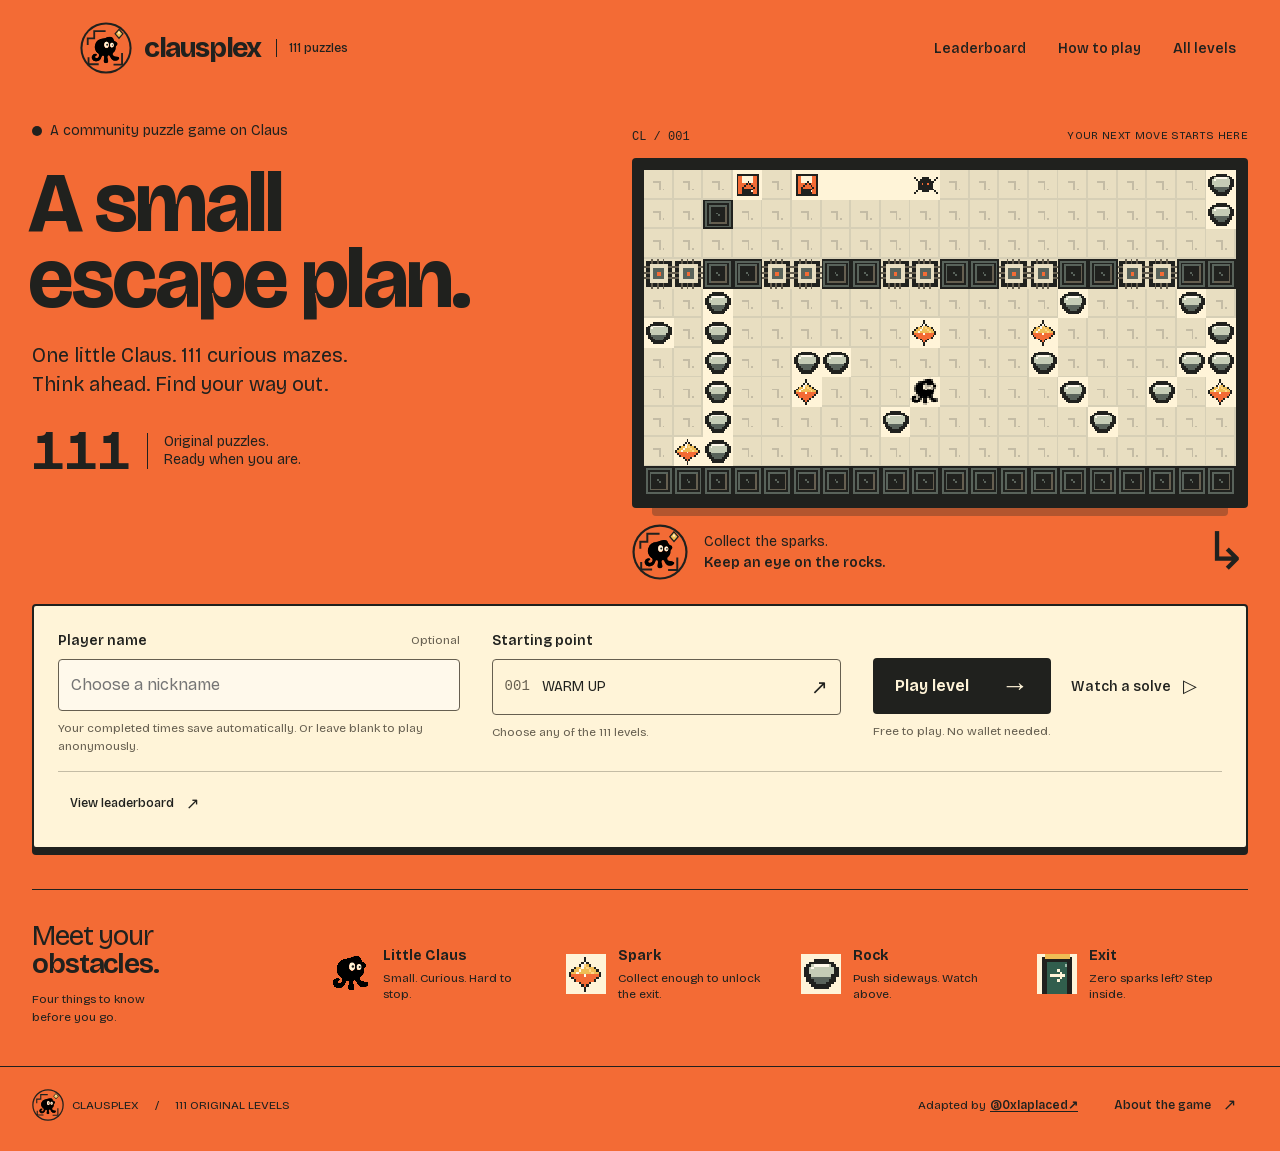
==== commit e38a2230: "Redesign Clausplex cabinet and streamline game startup" ====
--- a/docs/index.html
+++ b/docs/index.html
@@ -1,5 +1,5 @@
 <!doctype html>
-<html lang="en"><head><meta charset="utf-8"><meta name="viewport" content="width=device-width,initial-scale=1,viewport-fit=cover"><meta name="theme-color" content="#fff2d8"><title>Clausplex — little Claus, big maze</title><style>/* Embedded Bricolage Grotesque font license:
+<html lang="en"><head><meta charset="utf-8"><meta name="viewport" content="width=device-width,initial-scale=1,viewport-fit=cover"><meta name="theme-color" content="#f36b35"><meta name="description" content="A little Claus. 111 original Supaplex puzzles. Collect sparks, move rocks and find your own way out. Play free, with one global leaderboard."><link rel="canonical" href="https://claus.si/c/clausplex"><meta property="og:title" content="Clausplex | A small escape plan"><meta property="og:description" content="All 111 original puzzles. One little Claus. Find your way out."><meta property="og:type" content="website"><meta property="og:url" content="https://claus.si/c/clausplex"><meta property="og:image" content="preview.svg"><meta name="twitter:card" content="summary_large_image"><link rel="icon" href="[data-uri]" type="image/svg+xml"><title>Clausplex | A small escape plan</title><style>/* Embedded Bricolage Grotesque font license:
 Copyright 2022 The Bricolage Grotesque Project Authors (https://github.com/ateliertriay/bricolage)
 
 This Font Software is licensed under the SIL Open Font License, Version 1.1.
@@ -95,78 +95,289 @@
 OTHER DEALINGS IN THE FONT SOFTWARE.
 
 */
-/* Shared Clausplex theme. The sprite compiler uses the same named palette. */
-@font-face{font-family:Bricolage;src:url([data-uri]) format('woff2');font-weight:100 900;font-display:swap}
-:root{color-scheme:light;--paper:#fff2d8;--ink:#151513;--paper-raised:#e7d9bc;--terrain:#cabb9c;--accent:#ef7042;--metal:#4a514b;--danger:#ad392c;--muted:#706a5b;--gold:#ddaf68;--sage:#71968f;--line:#a89d84;--deep:#254f44;--glow:#f7b577;--warning:#bf8428;--smoke:#b9b29e;--white:#fff9ed;--bg:var(--paper);--text:var(--ink);--text-muted:var(--muted);--border:var(--line);--action:var(--ink);--action-text:var(--paper);--action-hover:var(--metal);--error:var(--danger);--focus:var(--deep);--space-1:.25rem;--space-2:.5rem;--space-3:.75rem;--space-4:1rem;--space-5:1.25rem;--space-6:1.5rem;--space-8:2rem;--space-10:2.5rem;--space-12:3rem;--space-16:4rem;--space-20:5rem;--control:2.75rem;--radius:.375rem;--font-ui:Bricolage,Arial,sans-serif;--font-mono:'SFMono-Regular',Consolas,monospace;--text-xs:.6875rem;--text-sm:.8125rem;--text-md:1rem;--text-lg:1.25rem;--text-xl:1.75rem;--text-2xl:2.5rem;--text-hero:clamp(3.125rem,5.5vw,5.25rem);--line-body:1.5;--line-title:1.04;--tracking-wide:.12em;--border-width:1px;--border-strong:2px;--rule:var(--border-width) solid var(--border);--focus-ring:3px solid var(--focus);--page:72rem;--hero-min:24rem;--dialog:48rem;--game-width:58rem;--stage-width:calc((100svh - 16rem)*20/11);--quick:140ms;--ease:cubic-bezier(.2,.7,.2,1)}
-*{box-sizing:border-box}body{margin:0;background:var(--bg);color:var(--text);font:var(--text-md)/var(--line-body) var(--font-ui);-webkit-font-smoothing:antialiased}button,input,a{-webkit-tap-highlight-color:transparent}button,input{font:inherit}button{cursor:pointer}button:disabled{opacity:.5;cursor:wait}button:focus-visible,a:focus-visible,input:focus-visible,canvas:focus-visible{outline:var(--focus-ring);outline-offset:var(--space-1)}button,a{touch-action:manipulation}button{color:var(--text)}a{color:inherit}button:active{transform:translateY(1px)}svg{display:block;width:100%;height:100%}svg path{stroke-linecap:round;stroke-linejoin:round}.masthead{max-width:var(--page);margin:auto;min-height:6rem;display:flex;align-items:center;justify-content:space-between;padding:var(--space-6) var(--space-8) var(--space-6) var(--space-20);gap:var(--space-4)}.wordmark{font-weight:750;font-size:var(--text-xl);text-decoration:none;display:flex;align-items:center;gap:var(--space-2);letter-spacing:-.05em}.brand-mark{width:2rem;height:2rem}.edition{font:var(--text-xs) var(--font-mono);border:var(--rule);padding:.125rem var(--space-1);align-self:start;letter-spacing:0;margin-block-start:var(--space-1)}nav{display:flex;gap:var(--space-6)}.text-button{border:0;background:transparent;padding:var(--space-2) 0;font-size:var(--text-sm);font-weight:600;min-height:var(--control);display:inline-flex;align-items:center;justify-content:center;gap:var(--space-3)}.text-button:hover{text-decoration:underline;text-underline-offset:var(--space-1)}.text-button span{font-size:var(--text-lg)}main{max-width:var(--page);padding:0 var(--space-8);margin:auto}.home{display:grid;grid-template-columns:1fr 1fr;gap:var(--space-12);align-items:center;padding:var(--space-10) 0 var(--space-16)}.eyebrow{font:500 var(--text-xs)/var(--line-body) var(--font-mono);letter-spacing:var(--tracking-wide);margin:0 0 var(--space-5)}h1,h2,h3,p{margin-block-start:0}h1{font-size:var(--text-hero);letter-spacing:-.065em;line-height:var(--line-title);font-weight:650;margin-block-end:var(--space-6)}h1 em{font-style:normal;position:relative}h1 em:after{content:'';height:var(--space-1);background:var(--accent);position:absolute;inset:auto 0 -.1em;transform:rotate(-2deg)}.lead{font-size:var(--text-lg);line-height:1.5;margin-block-end:var(--space-8);color:var(--text-muted)}.start-row{display:flex;align-items:center;gap:var(--space-6);margin-block-end:var(--space-8)}.button{min-height:3.25rem;border:var(--border-strong) solid var(--action);padding:var(--space-3) var(--space-6);font-size:var(--text-md);font-weight:600;display:inline-flex;align-items:center;justify-content:center;gap:var(--space-8);border-radius:var(--radius);transition:background var(--quick) var(--ease),color var(--quick) var(--ease)}.primary{background:var(--action);color:var(--action-text)}.primary:hover{background:var(--action-hover);border-color:var(--action-hover)}.button span{font-size:var(--text-xl);line-height:1}.level-choice{display:flex;align-items:center;gap:var(--space-3);min-height:var(--control);padding:var(--space-2) 0;border:0;border-block-end:var(--rule);background:transparent;min-width:17rem;font-size:var(--text-sm);text-align:start}.level-choice:hover{border-color:var(--text)}.level-choice span:last-child{margin-inline-start:auto}.mono{font-family:var(--font-mono);font-size:var(--text-xs);color:var(--text-muted)}.fine{font-size:var(--text-xs);color:var(--text-muted);line-height:1.6;margin:var(--space-3) 0 0}.hero-art{align-self:stretch;display:flex;flex-direction:column;justify-content:center;min-width:0;padding-block-start:var(--space-6)}.art-caption{display:flex;justify-content:space-between;gap:var(--space-3);font:var(--text-xs) var(--font-mono);letter-spacing:.04em;margin-block-end:var(--space-3)}.board-frame{border:var(--border-strong) solid var(--ink);padding:var(--space-2);background:var(--paper-raised);transform:rotate(-2deg);box-shadow:var(--space-2) var(--space-2) 0 var(--ink)}#preview{display:block;width:100%;height:auto;image-rendering:pixelated}.art-foot{display:flex;align-items:center;gap:var(--space-4);margin-block-start:var(--space-6);padding-inline:var(--space-4)}.hero-mascot{display:block;width:7rem;height:7rem;transform:rotate(9deg)}.art-foot p{font-size:var(--text-sm);margin:0;color:var(--text-muted)}.art-foot b{color:var(--text);font-weight:600}.edition-stamp{margin-inline-start:auto;line-height:1;font:var(--text-xs) var(--font-mono);text-align:center;transform:rotate(-9deg);border:var(--border-width) solid var(--ink);border-radius:50%;width:5.5rem;height:5.5rem;display:flex;flex-direction:column;justify-content:center;align-items:center}.edition-stamp strong{font:700 var(--text-2xl)/.8 var(--font-ui);letter-spacing:-.05em}.field-guide{border-block:var(--rule);display:grid;grid-template-columns:repeat(4,1fr);gap:var(--space-6);padding-block:var(--space-6)}.field-guide>div{display:flex;align-items:center;gap:var(--space-3)}.field-guide p{margin:0;font-size:var(--text-sm)}.field-guide b,.field-guide p span{display:block}.field-guide p span{font-size:var(--text-xs);color:var(--text-muted);margin-block-start:var(--space-1)}.tile-icon{width:var(--space-10);height:var(--space-10);display:block;flex:none;background-size:4000% 100%;image-rendering:pixelated}footer{max-width:var(--page);padding:var(--space-4) var(--space-8);margin:auto;display:flex;align-items:center;justify-content:space-between;font:var(--text-xs) var(--font-mono);color:var(--text-muted);gap:var(--space-4)}.footer-slash{margin-inline:var(--space-3)}footer .text-button{font-family:var(--font-ui);font-size:var(--text-xs)}.play{max-width:min(var(--game-width),var(--stage-width));margin:auto;padding:var(--space-3) 0 var(--space-6)}.game-heading{display:flex;justify-content:space-between;align-items:center;margin-block-end:var(--space-3);gap:var(--space-4)}.game-heading .eyebrow{margin-block-end:var(--space-1)}.game-heading h1{font-size:var(--text-xl);letter-spacing:-.035em;margin:0;font-weight:650}.game-actions{display:flex;gap:var(--space-2)}.icon-button{background:transparent;border:var(--rule);border-radius:var(--radius);width:var(--control);height:var(--control);padding:var(--space-3)}.icon-button svg{fill:none;stroke:currentColor;stroke-width:1.7}.icon-button:hover{background:var(--paper-raised);border-color:var(--ink)}.game-shell{border:var(--border-strong) solid var(--ink);border-radius:var(--radius);overflow:hidden}.hud{background:var(--ink);color:var(--paper);display:flex;align-items:center;gap:var(--space-6);padding:var(--space-3) var(--space-4);font:var(--text-xs) var(--font-mono)}.hud>div{display:flex;align-items:center;gap:var(--space-2)}.hud strong{font-size:var(--text-lg);font-weight:500;line-height:1;min-width:2ch}.hud .time-stat{margin-inline-start:auto}.stat-label{font-size:var(--text-xs);letter-spacing:.035em}.hud-icon{width:var(--space-3);height:var(--space-3);display:inline-block}.seed{background:var(--accent);transform:rotate(45deg);border:var(--border-width) solid var(--glow)}.disk{background:var(--danger);border:var(--border-width) solid var(--paper)}.viewport{aspect-ratio:20/11;overflow:hidden;position:relative;background:var(--paper)}#canvas{display:block;width:100%;height:auto;image-rendering:pixelated;outline-offset:-4px!important}.overlay{position:absolute;inset:0;background:var(--paper);display:flex;flex-direction:column;align-items:center;justify-content:center;text-align:center;padding:var(--space-6)}.overlay-mascot{width:5rem;height:5rem;display:block;margin-block-end:var(--space-4)}.overlay h2{font-size:var(--text-2xl);line-height:var(--line-title);letter-spacing:-.05em;margin-block-end:var(--space-3)}.overlay p{color:var(--text-muted);font-size:var(--text-sm);margin-block-end:var(--space-5)}.overlay .button{min-height:var(--control);padding:var(--space-2) var(--space-5)}.overlay .eyebrow{margin-block-end:var(--space-3)}.game-bar{border-block-start:var(--rule);display:flex;justify-content:space-between;align-items:center;gap:var(--space-3);padding:var(--space-2) var(--space-3);min-height:var(--space-10)}.game-bar p{font-size:var(--text-xs);margin:0;color:var(--text-muted)}kbd{font:inherit;color:var(--text);font-weight:600} .separator{padding-inline:var(--space-2);color:var(--border)}.live-label{font:var(--text-xs) var(--font-mono);letter-spacing:.04em}.play-note{text-align:center;color:var(--text-muted);font-size:var(--text-xs);margin:var(--space-3) 0 0}.touch-controls{display:none;justify-content:space-between;align-items:center;padding-block-start:var(--space-5);max-width:24rem;margin:auto;user-select:none;-webkit-user-select:none}.dpad{display:grid;grid-template:repeat(2,3.25rem)/repeat(3,3.25rem);gap:var(--space-1)}.touch-controls button{touch-action:none;border:var(--rule);background:var(--paper-raised);border-radius:var(--radius);font:var(--text-xl) var(--font-ui);color:var(--ink);min-width:3.25rem;min-height:3.25rem;user-select:none;-webkit-user-select:none;-webkit-touch-callout:none}.touch-controls button.held{background:var(--ink);color:var(--paper)}.up{grid-area:1/2}.left{grid-area:2/1}.down{grid-area:2/2}.right{grid-area:2/3}.touch-action{display:flex;flex-direction:column;align-items:center;gap:var(--space-2)}.touch-action button{width:4rem;height:4rem;border-radius:50%;background:var(--ink);color:var(--paper);font-size:var(--text-md)}.touch-action span{font-size:var(--text-xs);color:var(--text-muted)}body.is-playing .field-guide{display:none}body.is-playing .masthead{min-height:5rem;padding-block:var(--space-4)}body.is-playing footer{padding-block:0}body.is-playing nav{gap:var(--space-4)}dialog{width:min(var(--dialog),calc(100% - var(--space-8)));max-height:calc(100svh - var(--space-8));padding:var(--space-8);color:var(--text);background:var(--paper);border:var(--border-strong) solid var(--ink);border-radius:var(--radius);overscroll-behavior:contain}dialog::backdrop{background:var(--ink);opacity:.55}.dialog-top{display:flex;justify-content:space-between;align-items:flex-start;gap:var(--space-4);margin-block-end:var(--space-6)}.dialog-top .eyebrow{margin-block-end:var(--space-3)}h2{font-size:var(--text-2xl);font-weight:650;line-height:1.1;letter-spacing:-.05em;margin-block-end:var(--space-4)}.close{border:var(--rule);background:transparent;min-width:var(--control);height:var(--control);border-radius:50%;font-size:var(--text-xl)}.close:hover{background:var(--paper-raised)}.search-label{font-size:var(--text-sm);display:block;margin-block-end:var(--space-2)}input[type=search]{width:100%;min-height:var(--control);padding:var(--space-3);background:var(--white);color:var(--text);border:var(--rule);border-radius:var(--radius)}.level-grid{display:grid;grid-template-columns:repeat(3,1fr);gap:var(--space-2);margin-block-start:var(--space-4);max-height:55svh;overflow:auto;padding:var(--space-1)}.level-grid button{text-align:start;padding:var(--space-3);min-height:4.5rem;border:var(--rule);border-radius:var(--radius);background:transparent;line-height:1.3;font-size:var(--text-xs)}.level-grid button span{display:block;font:var(--text-xs) var(--font-mono);color:var(--text-muted);margin-block-end:var(--space-2)}.level-grid button:hover{background:var(--paper-raised);border-color:var(--ink)}.level-grid button[aria-pressed=true]{border-color:var(--ink);box-shadow:inset 0 0 0 var(--border-width) var(--ink)}.help-grid{display:grid;grid-template-columns:1fr 1fr;gap:var(--space-6)}h3{font-size:var(--text-lg);letter-spacing:-.02em;margin-block-end:var(--space-3)}dialog p{font-size:var(--text-sm);line-height:1.65}.note{padding:var(--space-4);background:var(--paper-raised);margin-block:var(--space-5)}.skip{position:absolute;inset-block-start:var(--space-3);inset-inline-start:var(--space-3);background:var(--ink);color:var(--paper);padding:var(--space-3);z-index:10;transform:translateY(-200%)}.skip:focus{transform:none}.sr-only{position:absolute;width:1px;height:1px;padding:0;margin:-1px;overflow:hidden;clip:rect(0,0,0,0);white-space:nowrap;border:0}#diagnostics{white-space:pre-wrap;word-break:break-all;font-size:var(--text-xs);padding:var(--space-4);max-width:var(--page);margin:auto;background:var(--paper-raised)}[hidden]{display:none!important}
-@media(max-width:900px){.home{gap:var(--space-8)}.live-label{display:none}.field-guide{grid-template-columns:1fr 1fr}.masthead{padding-inline:var(--space-20) var(--space-8)}.intro .fine{max-width:18rem}}
-@media(max-width:700px){:root{--stage-width:100%;--text-hero:clamp(3rem,11vw,4rem)}.masthead{padding:var(--space-5) var(--space-4) var(--space-5) var(--space-20);min-height:5.5rem}.wordmark{font-size:var(--text-lg)}.brand-mark{display:none}.edition{display:none}nav{gap:var(--space-3)}nav .text-button{font-size:var(--text-xs);gap:var(--space-1)}nav .text-button span{font-size:var(--text-sm)}main{padding-inline:var(--space-4)}.home{grid-template-columns:1fr;padding-block:var(--space-6) var(--space-8);gap:var(--space-6)}.intro .eyebrow{margin-block-end:var(--space-4)}h1{margin-block-end:var(--space-5)}.lead{font-size:var(--text-md);margin-block-end:var(--space-6)}.start-row{margin-block-end:var(--space-5);gap:var(--space-5)}.button{padding-inline:var(--space-5);gap:var(--space-6);min-height:3rem}.intro .fine{max-width:none}.hero-art{padding-block-start:var(--space-4);max-width:32rem}.art-foot{margin-block-start:var(--space-4)}.hero-mascot{width:5rem;height:5rem}.edition-stamp{width:4.5rem;height:4.5rem;font-size:.6rem}.edition-stamp strong{font-size:var(--text-xl)}.field-guide{gap:var(--space-5) var(--space-3);padding-block:var(--space-5)}.tile-icon{width:var(--space-8);height:var(--space-8)}.field-guide p{font-size:var(--text-xs)}.field-guide p span{font-size:.625rem}.play{padding-block-start:var(--space-3)}.game-heading h1{font-size:var(--text-lg)}.game-actions{gap:var(--space-1)}.icon-button{width:var(--space-10);height:var(--space-10);padding:var(--space-2)}.hud{gap:var(--space-3);padding:var(--space-3)}.hud .stat-label{font-size:.55rem}.hud>div{gap:var(--space-1)}.hud strong{font-size:var(--text-md)}.hud-icon{width:.6rem;height:.6rem}.game-bar{padding-inline:var(--space-2);justify-content:center}.game-bar p{font-size:.6rem}.separator{padding-inline:var(--space-1)}.touch-controls{display:flex}.overlay{padding:var(--space-3)}.overlay h2{font-size:var(--text-xl);margin-block-end:var(--space-2)}.overlay-mascot{width:var(--space-12);height:var(--space-12);margin-block-end:var(--space-2)}.overlay p{font-size:var(--text-xs);margin-block-end:var(--space-3)}.overlay .button{font-size:var(--text-sm);min-height:var(--space-10);padding:var(--space-1) var(--space-4)}.overlay .text-button{min-height:var(--space-8);font-size:var(--text-xs)}.overlay .eyebrow{font-size:.6rem;margin-block-end:var(--space-2)}footer{padding-inline:var(--space-4);font-size:.55rem;gap:var(--space-2)}.footer-slash{margin-inline:var(--space-1)}footer .text-button{font-size:.625rem}dialog{padding:var(--space-5);width:calc(100% - var(--space-6))}h2{font-size:var(--text-xl)}.dialog-top .eyebrow{font-size:.6rem}.level-grid{grid-template-columns:repeat(2,1fr)}.help-grid{grid-template-columns:1fr;gap:var(--space-4)}.close{min-width:var(--space-10);height:var(--space-10)}body.is-playing .masthead{padding-block:var(--space-4)}}
-@media(max-width:360px){.masthead{padding-inline-start:var(--space-20);gap:var(--space-2)}.wordmark{font-size:var(--text-md)}nav{gap:var(--space-2)}nav .text-button{font-size:.6rem}.start-row{gap:var(--space-4)}.start-row .text-button{font-size:var(--text-xs)}.field-guide{grid-template-columns:1fr}.game-heading{gap:var(--space-2)}.game-heading h1{font-size:var(--text-md)}.icon-button{width:2.25rem;height:2.25rem}.stat-label{font-size:.5rem!important}.hud{padding-inline:var(--space-2);gap:var(--space-2)}.game-bar p{font-size:.55rem}.touch-action span{font-size:.6rem}.dpad{grid-template:repeat(2,3rem)/repeat(3,3rem)}.touch-controls button{min-width:3rem;min-height:3rem}.play-note{font-size:.625rem}.overlay-mascot{display:none}.overlay h2{font-size:var(--text-lg)}}
-@media(prefers-reduced-motion:reduce){*,*:before,*:after{animation:none!important;transition:none!important;scroll-behavior:auto!important}}
-/* Short screens and small phones keep navigation and result actions reachable. */
-.game-heading>div:first-child,.intro{min-width:0}.game-heading h1{overflow-wrap:anywhere}.overlay{overflow:auto}input[type=search]{border-color:var(--muted)}.level-choice{min-width:0;width:min(100%,17rem)}
-@media(max-width:360px){.masthead{flex-wrap:wrap}.overlay #result-copy,.overlay #result-kicker{display:none}.start-row{flex-wrap:wrap;gap:var(--space-3)}.start-row .button{white-space:nowrap}.art-caption{font-size:.55rem;letter-spacing:0}}
-@media(forced-colors:active){button{border:var(--border-width) solid ButtonText}button:focus-visible,a:focus-visible,input:focus-visible{outline:var(--focus-ring)}.hud-icon{forced-color-adjust:none}}
-/* Version 0.2: one shared character, quieter terrain, a complete game in view. */
-:root{--stage-width:calc((100svh - 19rem)*20/11);--text-hero:clamp(3.25rem,6vw,5.5rem)}
-.mascot-image{display:block;width:100%;height:100%}.mascot-image svg{overflow:visible}.claus-pupils{transform:translate(var(--look-x,0),var(--look-y,0))}
-.masthead{padding-inline:var(--space-8)}.brand-mark{width:2.25rem;height:2.25rem}.home{padding-block:var(--space-8) var(--space-12);gap:var(--space-16)}
-.hero-mascot{width:8rem;height:8rem;transform:rotate(5deg)}.hero-art{padding-block-start:0}.board-frame{transform:rotate(-1.5deg)}.art-foot{padding-inline:var(--space-2)}
-#actor{position:absolute;width:5%;height:9.09091%;z-index:1;pointer-events:none;will-change:left,top;filter:drop-shadow(0 1px 0 var(--paper));padding:0;transform-origin:50% 80%}
-#actor.walking{transform:rotate(-3deg)}.overlay{z-index:2}.actor-icon{padding:0}.game-shell{box-shadow:0 var(--space-2) 0 var(--paper-raised)}.game-heading{margin-block-end:var(--space-4)}.game-bar{padding-block:var(--space-3)}
-.overlay h2{max-width:22ch}.overlay p{max-width:42ch}.overlay .button{min-height:3rem}.overlay .text-button{margin-block-start:var(--space-2)}
-#canvas{aspect-ratio:20/11}.is-playing .masthead{min-height:4.5rem}.play-note{margin-block-start:var(--space-4)}.is-playing footer{margin-block-start:var(--space-2)}
-@media(max-width:900px){.home{gap:var(--space-8)}.masthead{padding-inline:var(--space-8)}}
-@media(max-width:700px){:root{--stage-width:100%}.masthead{padding-inline:var(--space-4);gap:var(--space-2)}.wordmark{font-size:var(--text-xl)}.brand-mark{display:block;width:var(--space-8);height:var(--space-8)}.home{gap:var(--space-6);padding-block:var(--space-5) var(--space-8)}.hero-mascot{width:6rem;height:6rem}.game-bar{padding-block:var(--space-2)}.overlay-mascot{width:var(--space-10);height:var(--space-10);margin-block-end:var(--space-2)}.overlay h2{font-size:var(--text-xl)}.overlay .eyebrow{margin-block-end:var(--space-1)}.overlay #result-copy{display:none}.overlay .button{min-height:var(--control)}.overlay .text-button{min-height:var(--space-8);margin:0}.art-caption{font-size:.6rem}.touch-controls{padding-block-start:var(--space-6)}.play-note{max-width:30ch;margin-inline:auto}}
-@media(max-width:360px){.masthead{padding-inline:var(--space-4);flex-wrap:nowrap}.wordmark{font-size:var(--text-lg)}.brand-mark{width:var(--space-6);height:var(--space-6)}nav{gap:var(--space-3)}nav .text-button{font-size:.625rem}nav .text-button span{display:none}.overlay #result-kicker{display:block}.overlay h2{font-size:var(--text-lg)}.hero-mascot{width:5rem;height:5rem}.art-caption{font-size:.5rem}}
-#boot-error{color:var(--error);font-size:var(--text-sm);max-width:36ch;margin-block:0 var(--space-4)}
-@media(max-width:700px){.icon-button{width:var(--control);height:var(--control)}.close{min-width:var(--control);height:var(--control)}}
-
-/* Claus reserves the top-left 80 by 80 pixels for its shell logo. */
-.masthead{padding-inline-start:var(--space-20)}
-@media(max-width:700px){.masthead,body.is-playing .masthead{display:grid;grid-template-columns:1fr;padding:var(--space-3) var(--space-4) var(--space-2) var(--space-20);min-height:6rem;gap:0}.masthead nav{justify-content:flex-start;gap:var(--space-5)}.masthead .brand-mark{display:none}.masthead .wordmark{font-size:var(--text-xl)}}
-
-/* Release credits stay readable and wrap without crowding the game. */
-footer{flex-wrap:wrap;font-size:var(--text-xs)}.footer-links{display:flex;align-items:center;flex-wrap:wrap;gap:var(--space-6)}.creator-credit{font:var(--text-sm)/var(--line-body) var(--font-ui)}.creator-credit strong{font-weight:600}.profile-address{font-family:var(--font-mono);overflow-wrap:anywhere;user-select:all}
-@media(max-width:700px){footer{gap:0;font-size:var(--text-xs);padding-block:var(--space-3)}.footer-links{width:100%;justify-content:space-between;gap:var(--space-3)}footer .text-button{font-size:var(--text-sm)}.creator-credit{font-size:var(--text-sm)}}
-
-/* The project badge is distinct from the playable Claus character. */
-.project-mark{display:block;width:3rem;height:3rem;flex:none}.hero-project-mark{display:block;width:8rem;height:8rem;flex:none}.footer-edition{display:flex;align-items:center;gap:var(--space-2)}.footer-project-mark{display:block;width:1.75rem;height:1.75rem;flex:none}.creator-credit a{display:inline-flex;align-items:center;min-height:var(--control);font-weight:600;text-underline-offset:var(--space-1)}.creator-credit a:hover{text-decoration-thickness:var(--border-strong)}
-@media(max-width:700px){.project-mark{width:var(--space-10);height:var(--space-10)}.hero-project-mark{width:6rem;height:6rem}.art-foot p{min-width:0}.footer-edition{gap:var(--space-2)}.footer-edition .footer-slash{margin-inline:0}}
-@media(max-width:360px){.project-mark{width:var(--space-8);height:var(--space-8)}.hero-project-mark{width:var(--space-16);height:var(--space-16)}.art-foot{gap:var(--space-2)}.art-foot p{font-size:var(--text-xs);overflow-wrap:anywhere}.edition-stamp{width:var(--space-16);height:var(--space-16);flex:none}.masthead .wordmark{font-size:var(--text-lg)}}
-
-/* Optional ranked attempts share the game's existing controls and palette. */
-.rank-options{margin-block-start:var(--space-4);display:flex;flex-wrap:wrap;gap:var(--space-2) var(--space-5);align-items:center;font-size:var(--text-sm)}.rank-options label{display:block;width:100%}.rank-options .fine{display:block;margin-inline-start:var(--space-6)}input[type=checkbox]{accent-color:var(--action);width:var(--space-4);height:var(--space-4);vertical-align:middle}.rank-result{margin-block-start:var(--space-6);padding:var(--space-5);border:var(--rule);border-radius:var(--radius);background:var(--paper-raised)}.rank-result h2{font-size:var(--text-xl)}.rank-result p,.rank-result label{font-size:var(--text-sm)}.rank-result label{display:block}.rank-result input[type=text],.rank-result input:not([type]),select{font:inherit;background:var(--white);color:var(--text);border:var(--rule);border-radius:var(--radius);min-height:var(--control);padding:var(--space-2);max-width:100%}#rank-name{display:block;width:100%;margin-block:var(--space-2) var(--space-4)}.check-line{padding-block:var(--space-3)}#rank-status{margin-block:var(--space-4) 0;overflow-wrap:anywhere}select:focus-visible{outline:var(--focus-ring);outline-offset:var(--space-1)}#board-status{margin-block:var(--space-5)}.board-table{overflow:auto}table{width:100%;border-collapse:collapse;font-size:var(--text-sm)}th,td{text-align:start;border-block-end:var(--rule);padding:var(--space-3) var(--space-2);overflow-wrap:anywhere}td:last-child,th:last-child{text-align:end;font-variant-numeric:tabular-nums;white-space:nowrap}
-
-.player-setup{max-width:26rem;margin-block:0 var(--space-5)}.player-setup>label{display:block;font-size:var(--text-sm);font-weight:600;margin-block-end:var(--space-2)}.player-setup label .fine{display:inline;font-weight:400;margin-inline-start:var(--space-2)}#player-name{display:block;width:100%;min-height:var(--control);padding:var(--space-3);font:inherit;color:var(--text);background:var(--white);border:var(--border-width) solid var(--muted);border-radius:var(--radius)}#player-name:hover{border-color:var(--text)}#player-name[aria-invalid=true]{border-color:var(--error)}.player-error{color:var(--error);font-size:var(--text-sm);margin-block:var(--space-2) 0}.player-setup .fine{margin-block-start:var(--space-2)}
-
-/* Keep the named-win submission action in view on small game stages. */
-@media(max-width:700px){#result:has(#result-submit:not([hidden])) .overlay-mascot,#result:has(#result-submit:not([hidden])) #result-copy{display:none}}
-/* A named win needs room for its automatic-save status, including a retry. */
-@media(max-width:700px){.viewport:has(#result:not([hidden]) #result-submit:not([hidden])){aspect-ratio:auto}.viewport:has(#result:not([hidden]) #result-submit:not([hidden])) #canvas{display:none}#result:not([hidden]):has(#result-submit:not([hidden])){position:relative;inset:auto;padding:var(--space-6)}#result-score{margin-block:var(--space-3);overflow-wrap:anywhere}}
+/* Clausplex: the escape cabinet. One shared palette, from page to playfield. */
+@font-face{font-family:Bricolage;src:url([data-uri]) format('woff2');font-weight:100 900;font-display:block}
+:root{color-scheme:light;--paper:#fff4d8;--ink:#20211e;--paper-raised:#e8dec1;--terrain:#d6cfb6;--accent:#f36b35;--metal:#59635b;--danger:#a52d22;--muted:#665f50;--gold:#efbd55;--sage:#9cb9a8;--line:#c4bca5;--deep:#315e4d;--glow:#ffd585;--warning:#a87425;--smoke:#c5ccb6;--white:#fff9eb;--bg:var(--accent);--text:var(--ink);--text-muted:#442e21;--border:var(--ink);--action:var(--ink);--action-text:var(--paper);--action-hover:#3c4339;--error:var(--danger);--focus:var(--ink);--space-1:.25rem;--space-2:.5rem;--space-3:.75rem;--space-4:1rem;--space-5:1.25rem;--space-6:1.5rem;--space-8:2rem;--space-10:2.5rem;--space-12:3rem;--space-16:4rem;--space-20:5rem;--control:2.75rem;--radius:.25rem;--font-ui:Bricolage,Arial,sans-serif;--font-mono:'SFMono-Regular',Consolas,monospace;--text-xs:.75rem;--text-sm:.875rem;--text-md:1rem;--text-lg:1.25rem;--text-xl:1.75rem;--text-2xl:clamp(2rem,3.6vw,3rem);--text-hero:clamp(4.5rem,6.6vw,6.5rem);--line-body:1.5;--line-title:.9;--tracking-wide:.06em;--border-width:1px;--border-strong:2px;--rule:var(--border-width) solid var(--border);--focus-ring:3px solid var(--focus);--page:82rem;--dialog:54rem;--game-width:66rem;--stage-width:clamp(20rem,calc((100svh - 20rem)*20/11),66rem);--quick:160ms;--ease:cubic-bezier(.2,.7,.2,1)}
+*{box-sizing:border-box}html{background:var(--bg);scroll-behavior:smooth}body{margin:0;background:var(--bg);color:var(--text);font:var(--text-md)/var(--line-body) var(--font-ui);-webkit-font-smoothing:antialiased}::selection{background:var(--ink);color:var(--paper)}button,input,a{-webkit-tap-highlight-color:transparent}button,input,select{font:inherit}button{cursor:pointer;color:inherit}button,a{touch-action:manipulation}button{transition:translate var(--quick) var(--ease),background var(--quick) var(--ease),color var(--quick) var(--ease),box-shadow var(--quick) var(--ease)}button:disabled{opacity:.5;cursor:wait}button:not(:disabled):active{translate:0 2px}button:focus-visible,a:focus-visible,input:focus-visible,select:focus-visible,canvas:focus-visible{outline:var(--focus-ring);outline-offset:var(--space-1)}a{color:inherit;text-underline-offset:.2em}svg{display:block;width:100%;height:100%}svg path{stroke-linecap:round;stroke-linejoin:round}h1,h2,h3,p{margin-block-start:0}h1,h2,h3{text-wrap:balance}#home-title{font-weight:750;font-size:var(--text-hero);letter-spacing:-.035em;line-height:var(--line-title);margin:0 0 var(--space-6);margin-inline-start:-.045em}#home-title em{font-style:normal}h2{font-weight:650;font-size:var(--text-2xl);line-height:1;letter-spacing:-.05em;margin-bottom:var(--space-5)}h3{font-size:var(--text-lg);letter-spacing:-.03em;margin-bottom:var(--space-3)}
+.masthead{max-width:var(--page);margin:auto;min-height:6rem;display:flex;align-items:center;justify-content:space-between;padding:var(--space-4) var(--space-8) var(--space-4) var(--space-20);gap:var(--space-6)}.wordmark{display:flex;align-items:center;gap:var(--space-3);font-size:var(--text-xl);font-weight:750;letter-spacing:-.05em;text-decoration:none}.wordmark:hover .project-mark{rotate:-7deg}.project-mark{width:3.25rem;height:3.25rem;flex:none;transition:rotate var(--quick) var(--ease)}.edition{font-size:var(--text-xs);font-weight:500;letter-spacing:0;border-left:var(--rule);padding-left:var(--space-3);margin-left:var(--space-1)}nav{display:flex;gap:var(--space-2)}.text-button{min-height:var(--control);display:inline-flex;align-items:center;justify-content:center;gap:var(--space-3);padding:var(--space-2) var(--space-3);border:0;border-radius:var(--radius);background:transparent;font-size:var(--text-sm);font-weight:550;text-decoration:none}.text-button:hover{background:var(--ink);color:var(--paper);translate:0 -2px}.text-button span{font-size:1.3em}main{max-width:var(--page);padding:0 var(--space-8);margin:auto}.home{display:grid;grid-template-columns:1fr 1.1fr;column-gap:var(--space-10);row-gap:var(--space-6);padding:var(--space-6) 0 var(--space-10);align-items:start}.intro{min-width:0}.intro-label{display:flex;align-items:center;gap:var(--space-2);font-size:var(--text-sm);margin:0 0 var(--space-6)}.status-mark{width:.625rem;height:.625rem;background:var(--ink);border-radius:50%;flex:none}.lead{font-size:var(--text-lg);line-height:1.45;max-width:30ch;margin:0 0 var(--space-6)}.hero-count{display:flex;align-items:center;gap:var(--space-4)}.hero-count strong{font-size:3.5rem;line-height:1;letter-spacing:0;font-weight:650;font-variant-numeric:tabular-nums}.hero-count span{font-size:var(--text-sm);line-height:1.3;border-left:var(--rule);padding-left:var(--space-4)}.hero-art{padding-top:var(--space-2);min-width:0}.art-caption{display:flex;justify-content:space-between;gap:var(--space-3);font-size:var(--text-xs);margin-bottom:var(--space-3)}.mono{font-family:var(--font-mono);font-variant-numeric:tabular-nums}.art-caption>span:last-child{font-size:.6875rem;letter-spacing:.03em}.board-frame{padding:var(--space-3);background:var(--ink);border-radius:var(--radius);position:relative}.board-frame:after{content:'';position:absolute;inset:auto var(--space-5) -.5rem;height:.5rem;background:var(--ink);opacity:.3;border-radius:0 0 var(--radius) var(--radius)}#preview{display:block;aspect-ratio:20/11;width:100%;height:auto;background:var(--paper);image-rendering:pixelated}.art-foot{display:flex;align-items:center;gap:var(--space-4);margin-top:var(--space-4)}.hero-project-mark{width:3.5rem;height:3.5rem;flex:none}.art-foot p{font-size:var(--text-sm);margin:0}.art-foot b{font-weight:600}.cabinet-key{font-size:3.25rem;line-height:1;margin-left:auto;font-weight:500}.play-console{grid-column:1/-1;display:grid;grid-template-columns:1.15fr 1fr 1fr;gap:var(--space-8);background:var(--paper);border:var(--border-strong) solid var(--ink);border-radius:var(--radius);padding:var(--space-6);box-shadow:0 .375rem 0 var(--ink);color:var(--ink);position:relative}.player-setup{min-width:0}.player-setup>label,.console-label{display:flex;align-items:center;justify-content:space-between;gap:var(--space-2);font-size:var(--text-sm);font-weight:600;margin-bottom:var(--space-2)}.player-setup label .fine{font-size:var(--text-xs);font-weight:400;color:var(--muted);margin:0}.fine{font-size:var(--text-xs);line-height:1.5;color:var(--text-muted);margin:var(--space-2) 0 0}.play-console .fine{color:var(--muted)}#player-name,input[type=search],select{width:100%;min-height:3.25rem;padding:var(--space-3);color:var(--ink);background:var(--white);border:1px solid var(--muted);border-radius:var(--radius)}#player-name:hover,input[type=search]:hover{border-color:var(--ink)}#player-name[aria-invalid=true]{border:2px solid var(--error)}.player-error,#boot-error{color:var(--error);font-size:var(--text-sm);margin:var(--space-2) 0 0}.level-choice{display:flex;align-items:center;gap:var(--space-3);width:100%;min-height:3.25rem;padding:var(--space-3);border:1px solid var(--muted);border-radius:var(--radius);background:transparent;text-align:left;font-size:var(--text-sm)}.level-choice>.mono{color:var(--muted)}#selected-name{overflow:hidden;text-overflow:ellipsis;white-space:nowrap}.choice-arrow{margin-left:auto;font-size:var(--text-lg)}.level-choice:hover{background:var(--ink);color:var(--paper);translate:0 -2px}.level-choice:hover>.mono{color:var(--paper-raised)}.console-actions{padding-top:1.8rem}.start-row{display:flex;align-items:center;gap:var(--space-2);flex-wrap:wrap}.button{position:relative;min-height:3.25rem;border:var(--border-strong) solid var(--action);padding:var(--space-3) var(--space-5);display:inline-flex;align-items:center;justify-content:center;gap:var(--space-8);border-radius:var(--radius);font-size:var(--text-md);font-weight:650}.primary{background:var(--action);color:var(--action-text)}.primary:hover{background:var(--action-hover);translate:0 -3px;box-shadow:0 3px 0 var(--ink)}.button span{display:block;font-size:var(--text-xl);line-height:1;transition:translate var(--quick) var(--ease)}.button:hover span{translate:3px 0}.rank-options{grid-column:1/-1;display:flex;align-items:center;justify-content:space-between;border-top:1px solid var(--line);padding-top:var(--space-3);margin-top:calc(-1 * var(--space-4));font-size:var(--text-xs)}.rank-options .text-button{font-size:var(--text-xs);min-height:2rem}.rank-options a{min-height:2rem;display:inline-flex;align-items:center}#ranked-mode{accent-color:var(--ink)}
+.field-guide{display:grid;grid-template-columns:1.3fr repeat(4,1fr);gap:var(--space-6);padding:var(--space-8) 0 var(--space-10);border-top:var(--rule);align-items:center}.field-guide>div{display:flex;gap:var(--space-3);align-items:center;min-width:0}.field-guide p{font-size:var(--text-sm);margin:0}.field-guide b,.field-guide p span{display:block}.field-guide p span{font-size:var(--text-xs);line-height:1.4;margin-top:var(--space-1)}.field-guide .guide-title{display:block}.guide-title p{font-size:var(--text-xl);line-height:1;letter-spacing:-.04em}.guide-title p b{font-weight:650}.guide-title>span{display:block;font-size:var(--text-xs);margin-top:var(--space-3);max-width:18ch}.tile-icon{width:var(--space-10);height:var(--space-10);display:block;flex:none;background-size:4000% 100%;image-rendering:pixelated}.actor-icon{padding:0}.mascot-image{display:block;width:100%;height:100%}.mascot-image svg{overflow:visible}.claus-pupils{transform:translate(var(--look-x,0),var(--look-y,0))}footer{max-width:var(--page);margin:auto;display:flex;align-items:center;justify-content:space-between;flex-wrap:wrap;gap:var(--space-4);padding:var(--space-4) var(--space-8) var(--space-6);border-top:var(--rule);font-size:var(--text-xs)}.footer-edition{display:flex;align-items:center;gap:var(--space-2)}.footer-project-mark{width:2rem;height:2rem;flex:none}.footer-slash{margin-inline:var(--space-2)}.footer-links{display:flex;align-items:center;gap:var(--space-6);flex-wrap:wrap}.creator-credit{display:flex;gap:var(--space-1);align-items:center}.creator-credit a{display:inline-flex;align-items:center;min-height:var(--control);font-weight:600}.creator-credit a:hover{text-decoration-thickness:2px}footer .text-button{font-size:var(--text-xs)}
+/* The same cabinet switches from invitation to a focused, quiet playfield. */
+body.is-playing{--bg:var(--paper);--text-muted:var(--muted)}body.is-playing .field-guide{display:none}body.is-playing .masthead{min-height:5rem;padding-block:var(--space-2)}body.is-playing .project-mark{width:2.5rem;height:2.5rem}body.is-playing footer{padding-block:var(--space-2);border:0}.play{max-width:min(var(--game-width),var(--stage-width));margin:auto;padding:var(--space-3) 0 var(--space-4)}.game-heading{display:flex;justify-content:space-between;align-items:center;gap:var(--space-4);margin-bottom:var(--space-4)}.game-heading>div:first-child{min-width:0}.eyebrow{font-size:var(--text-xs);line-height:1.4;letter-spacing:var(--tracking-wide);margin:0 0 var(--space-3);font-weight:550}.game-heading .eyebrow{margin-bottom:var(--space-1)}.game-heading h2{font-size:var(--text-xl);margin:0;line-height:1.1;letter-spacing:-.035em;overflow-wrap:anywhere}.game-actions{display:flex;gap:var(--space-2)}.icon-button{background:transparent;border:var(--rule);border-radius:var(--radius);width:var(--control);height:var(--control);padding:var(--space-3);flex:none}.icon-button svg{fill:none;stroke:currentColor;stroke-width:1.7}.icon-button:hover{background:var(--ink);color:var(--paper);translate:0 -2px}.game-shell{background:var(--ink);border:var(--border-strong) solid var(--ink);border-radius:var(--radius);overflow:hidden;box-shadow:0 .375rem 0 var(--paper-raised)}.hud{color:var(--paper);display:flex;align-items:center;gap:var(--space-8);padding:var(--space-4) var(--space-5);font-size:var(--text-xs)}.hud>div{display:flex;align-items:center;gap:var(--space-2)}.hud strong{font-size:var(--text-xl);font-weight:550;line-height:1;font-variant-numeric:tabular-nums;min-width:2ch}.hud .time-stat{margin-left:auto}.stat-label{font-size:var(--text-xs);letter-spacing:.03em}.hud-icon{width:var(--space-3);height:var(--space-3);display:inline-block}.seed{background:var(--gold);rotate:45deg}.disk{background:var(--accent);border:1px solid var(--paper)}.viewport{aspect-ratio:20/11;overflow:hidden;position:relative;background:var(--paper);border-inline:var(--space-2) solid var(--ink)}#canvas{display:block;width:100%;height:auto;aspect-ratio:20/11;image-rendering:pixelated;outline-offset:-4px!important}#actor{position:absolute;width:5%;height:9.09091%;z-index:1;pointer-events:none;will-change:left,top;padding:0;transform-origin:50% 80%;filter:drop-shadow(0 1px 0 var(--paper))}#actor.walking{transform:rotate(-3deg)}.overlay{position:absolute;inset:0;z-index:2;background:var(--ink);color:var(--paper);display:flex;flex-direction:column;align-items:center;justify-content:center;text-align:center;padding:var(--space-6);overflow:auto;--text-muted:var(--paper-raised);--action:var(--accent);--action-text:var(--ink);--action-hover:var(--gold);--focus:var(--gold)}.overlay-mascot{display:block;width:4rem;height:4rem;margin-bottom:var(--space-4);padding:var(--space-2);background:var(--accent);border-radius:50%}.overlay h2{font-size:var(--text-2xl);max-width:22ch;margin-bottom:var(--space-3)}.overlay p{font-size:var(--text-sm);max-width:42ch;color:var(--paper-raised);margin-bottom:var(--space-4)}.overlay .eyebrow{color:var(--accent);margin-bottom:var(--space-3)}.overlay .button{min-height:var(--control);padding:var(--space-2) var(--space-5)}.overlay .text-button{min-height:2.25rem;margin-top:var(--space-1)}.overlay .text-button:hover{background:var(--paper);color:var(--ink)}.overlay .fine{font-size:var(--text-xs);margin:var(--space-3) 0 0}.game-bar{display:flex;justify-content:space-between;align-items:center;gap:var(--space-3);padding:var(--space-3) var(--space-4);color:var(--paper)}.game-bar p{font-size:var(--text-xs);margin:0}.live-label{font-size:.6875rem;letter-spacing:.03em;color:var(--paper-raised)}kbd{font:inherit;color:inherit;font-weight:650}.separator{padding-inline:var(--space-2);color:var(--muted)}.play-note{text-align:center;font-size:var(--text-xs);color:var(--muted);margin:var(--space-4) 0 0}.touch-controls{display:none;justify-content:space-between;align-items:center;padding-top:var(--space-6);max-width:24rem;margin:auto;user-select:none;-webkit-user-select:none}.dpad{display:grid;grid-template:repeat(2,3.25rem)/repeat(3,3.25rem);gap:var(--space-1)}.touch-controls button{touch-action:none;border:var(--rule);background:var(--paper-raised);border-radius:var(--radius);font-size:var(--text-xl);min-width:3.25rem;min-height:3.25rem;user-select:none;-webkit-user-select:none;-webkit-touch-callout:none}.touch-controls button.held,.touch-controls button:hover{background:var(--ink);color:var(--paper)}.up{grid-area:1/2}.left{grid-area:2/1}.down{grid-area:2/2}.right{grid-area:2/3}.touch-action{display:flex;flex-direction:column;align-items:center;gap:var(--space-2)}.touch-action button{width:4.25rem;height:4.25rem;border-radius:50%;background:var(--accent);font-size:var(--text-md);font-weight:650}.touch-action span{font-size:var(--text-xs);color:var(--muted)}
+/* Every inner state belongs to the same collection. */
+dialog{width:min(var(--dialog),calc(100% - var(--space-8)));max-height:calc(100svh - var(--space-8));padding:var(--space-8);background:var(--paper);color:var(--ink);border:var(--border-strong) solid var(--ink);border-radius:var(--radius);overscroll-behavior:contain;box-shadow:.5rem .5rem 0 var(--ink);--text-muted:var(--muted)}dialog::backdrop{background:var(--ink);opacity:.7}.dialog-top{display:flex;justify-content:space-between;align-items:flex-start;gap:var(--space-4);margin-bottom:var(--space-6)}.dialog-top h2{margin:0}.dialog-top .eyebrow{color:var(--muted)}.close{border:var(--rule);background:transparent;width:var(--control);min-width:var(--control);height:var(--control);border-radius:50%;font-size:var(--text-xl);line-height:1}.close:hover{background:var(--ink);color:var(--paper);rotate:90deg}.search-label{display:block;font-size:var(--text-sm);margin-bottom:var(--space-2)}.level-grid{display:grid;grid-template-columns:repeat(3,minmax(0,1fr));gap:var(--space-2);margin-top:var(--space-4);max-height:50svh;overflow:auto;padding:var(--space-1)}.level-grid button{position:relative;text-align:left;padding:var(--space-3);min-height:5rem;border:1px solid var(--line);border-radius:var(--radius);background:transparent;font-size:var(--text-sm);line-height:1.25;overflow-wrap:anywhere}.level-grid button span{display:block;font-size:var(--text-xs);color:var(--muted);margin-bottom:var(--space-2);font-variant-numeric:tabular-nums}.level-grid button:hover{background:var(--paper-raised);border-color:var(--ink);translate:2px -2px}.level-grid button[aria-pressed=true]{background:var(--ink);border-color:var(--ink);color:var(--paper)}.level-grid button[aria-pressed=true] span{color:var(--gold)}.help-grid{display:grid;grid-template-columns:1fr 1fr;gap:var(--space-6) var(--space-8)}dialog p{font-size:var(--text-md);line-height:1.55}.note{border-left:4px solid var(--accent);padding:var(--space-3) var(--space-4);background:var(--paper-raised);margin-block:var(--space-6)}.board-table{overflow:auto;border-top:var(--border-strong) solid var(--ink)}table{width:100%;border-collapse:collapse;font-size:var(--text-sm)}th,td{text-align:left;border-bottom:1px solid var(--line);padding:var(--space-4) var(--space-3);overflow-wrap:anywhere}th{font-weight:550;color:var(--muted);font-size:var(--text-xs)}td:first-child{font-weight:650;font-size:var(--text-lg)}td:last-child,th:last-child{text-align:right;white-space:nowrap;font-variant-numeric:tabular-nums}tbody tr:first-child{background:var(--paper-raised)}#board-status{margin-block:var(--space-4)}.profile-address{overflow-wrap:anywhere;user-select:all}.skip{position:absolute;top:var(--space-3);left:var(--space-3);background:var(--ink);color:var(--paper);padding:var(--space-3);z-index:10;translate:0 -200%}.skip:focus{translate:0 0}.sr-only{position:absolute;width:1px;height:1px;padding:0;margin:-1px;overflow:hidden;clip:rect(0,0,0,0);white-space:nowrap;border:0}#diagnostics{white-space:pre-wrap;word-break:break-all;font-size:var(--text-xs);padding:var(--space-4);max-width:var(--page);margin:auto;background:var(--paper-raised)}[hidden]{display:none!important}
+@media(max-width:1100px){.home{column-gap:var(--space-8)}.play-console{gap:var(--space-5);grid-template-columns:1fr 1fr}.console-actions{grid-column:1/-1;padding:0;display:flex;align-items:center;gap:var(--space-4);justify-content:space-between}.console-actions .fine{margin:0}.rank-options{margin-top:0}.field-guide{grid-template-columns:1fr 1fr 1fr;gap:var(--space-6)}.guide-title{grid-row:span 2}.live-label{display:none}.hero-count{margin-top:var(--space-6)}}
+@media(max-width:760px){:root{--stage-width:100%;--text-hero:clamp(3.75rem,12.5vw,6rem)}.masthead{display:grid;grid-template-columns:1fr;padding:var(--space-3) var(--space-5) var(--space-2) var(--space-20);min-height:6rem;gap:0}.wordmark{font-size:var(--text-xl)}.project-mark{width:2.25rem;height:2.25rem}.edition{font-size:.6875rem;padding-left:var(--space-2);margin:0}.masthead nav{justify-content:flex-start;gap:0}.masthead nav .text-button{min-height:2.25rem;font-size:var(--text-xs);padding-inline:var(--space-2)}main{padding-inline:var(--space-5)}.home{grid-template-columns:1fr;gap:var(--space-6);padding:var(--space-6) 0 var(--space-8)}.intro{position:relative}.intro-label{font-size:var(--text-xs);margin-bottom:var(--space-5)}#home-title{margin-bottom:var(--space-4);max-width:none}.lead{font-size:var(--text-md);margin-bottom:0;max-width:calc(100% - 6rem)}.hero-count{position:absolute;right:0;bottom:.125rem;display:block;margin:0;text-align:right}.hero-count strong{font-size:3rem}.hero-count span{display:block;font-size:.625rem;border:0;padding:0;margin-top:var(--space-1)}.hero-art{padding:0}.art-caption{font-size:.6875rem;margin-bottom:var(--space-2)}.art-caption>span:last-child{font-size:.625rem}.board-frame{padding:var(--space-2)}.art-foot{margin-top:var(--space-4);gap:var(--space-3)}.hero-project-mark{width:3rem;height:3rem}.art-foot p{font-size:var(--text-xs)}.cabinet-key{font-size:2.75rem}.play-console{grid-row:2;grid-template-columns:1fr;padding:var(--space-5);gap:var(--space-5);margin-top:var(--space-1)}.hero-art{grid-row:3}.console-actions{grid-column:auto;display:block}.console-actions .fine{margin-top:var(--space-2)}.start-row{flex-wrap:nowrap;gap:var(--space-2)}.start-row .button{flex:1;padding-inline:var(--space-4);gap:var(--space-6)}.start-row .text-button{font-size:var(--text-xs);padding-inline:var(--space-2);white-space:nowrap}.rank-options{grid-column:auto;padding-top:var(--space-3);margin-top:0}.field-guide{grid-template-columns:1fr 1fr;gap:var(--space-6) var(--space-4);padding-block:var(--space-6)}.field-guide .guide-title{grid-column:1/-1;display:flex;align-items:center;justify-content:space-between;grid-row:auto;gap:var(--space-4)}.guide-title p{font-size:var(--text-xl)}.guide-title>span{margin:0;text-align:right;font-size:var(--text-xs)}.field-guide p{font-size:var(--text-xs)}.field-guide p span{font-size:var(--text-xs)}.tile-icon{width:var(--space-8);height:var(--space-8)}footer{padding:var(--space-4) var(--space-5);gap:var(--space-2)}.footer-links{width:100%;justify-content:space-between;gap:var(--space-2)}.footer-slash{margin-inline:var(--space-1)}body.is-playing .masthead{padding:var(--space-2) var(--space-5) var(--space-1) var(--space-20);min-height:5.5rem}body.is-playing .project-mark{width:2rem;height:2rem}.play{padding-top:var(--space-2)}.game-heading{margin-bottom:var(--space-3);gap:var(--space-2)}.game-heading h2{font-size:var(--text-lg)}.game-heading .eyebrow{font-size:.6875rem;letter-spacing:.02em}.game-actions{gap:var(--space-1)}.icon-button{width:var(--control);height:var(--control);padding:var(--space-3)}.hud{padding:var(--space-3);gap:var(--space-4)}.hud>div{gap:var(--space-1)}.hud strong{font-size:var(--text-lg)}.stat-label{font-size:.625rem;letter-spacing:0}.hud-icon{width:.5rem;height:.5rem}.viewport{border-inline-width:var(--space-1)}.game-bar{justify-content:center;padding:var(--space-2)}.game-bar p{font-size:.625rem}.separator{padding-inline:var(--space-1)}.overlay{padding:var(--space-3)}.overlay-mascot{width:2.5rem;height:2.5rem;margin-bottom:var(--space-2);padding:var(--space-1)}.overlay h2{font-size:var(--text-xl);margin-bottom:var(--space-2)}.overlay p{font-size:var(--text-xs);margin-bottom:var(--space-3)}.overlay .eyebrow{font-size:.625rem;margin-bottom:var(--space-1)}.overlay .button{min-height:var(--control);font-size:var(--text-sm);padding:var(--space-1) var(--space-4)}.overlay .text-button{font-size:var(--text-xs);min-height:2rem;margin:0}.overlay #result-copy{display:none}.touch-controls{display:flex}.play-note{max-width:38ch;margin-inline:auto}dialog{padding:var(--space-5);width:calc(100% - var(--space-6));max-height:calc(100svh - var(--space-6));box-shadow:.25rem .25rem 0 var(--ink)}.dialog-top{margin-bottom:var(--space-5)}h2{font-size:2rem}.dialog-top .eyebrow{font-size:.6875rem;letter-spacing:.03em}.help-grid{grid-template-columns:1fr;gap:var(--space-5)}.level-grid{grid-template-columns:repeat(2,minmax(0,1fr));max-height:48svh}.level-grid button{font-size:var(--text-xs)}dialog p{font-size:var(--text-sm)}th,td{padding:var(--space-3) var(--space-2);font-size:var(--text-xs)}th{font-size:.6875rem}.viewport:has(#result:not([hidden]) #result-submit:not([hidden])){aspect-ratio:auto}.viewport:has(#result:not([hidden]) #result-submit:not([hidden])) #canvas{display:none}#result:not([hidden]):has(#result-submit:not([hidden])){position:relative;inset:auto;padding:var(--space-6)}#result:has(#result-submit:not([hidden])) .overlay-mascot{display:none}#result-score{overflow-wrap:anywhere}}
+@media(max-width:380px){main{padding-inline:var(--space-4)}.masthead{padding-right:var(--space-4)}.wordmark{font-size:var(--text-lg);gap:var(--space-2)}.edition{font-size:.625rem}.lead{max-width:none}.hero-count{position:static;display:flex;align-items:center;gap:var(--space-3);text-align:left;margin-top:var(--space-4)}.hero-count strong{font-size:2.5rem}.hero-count span{font-size:var(--text-xs);margin:0}.start-row{flex-wrap:wrap}.start-row .button{flex:auto}.play-console{padding:var(--space-4)}.game-heading h2{font-size:var(--text-md)}.game-actions{gap:.125rem}.icon-button{width:2.5rem;height:2.5rem;padding:var(--space-2)}.hud{gap:var(--space-2);padding-inline:var(--space-2)}.stat-label{font-size:.5625rem}.hud strong{font-size:var(--text-md)}.game-bar p{font-size:.5625rem}.overlay-mascot{display:none}.overlay h2{font-size:var(--text-lg)}.field-guide{gap:var(--space-5) var(--space-3)}.field-guide>div{gap:var(--space-2)}.field-guide p span{font-size:.6875rem}.footer-links{display:block}.creator-credit{font-size:var(--text-xs)}.dpad{grid-template:repeat(2,3rem)/repeat(3,3rem)}.touch-controls button{min-width:3rem;min-height:3rem}}
+@media(prefers-reduced-motion:reduce){html{scroll-behavior:auto}*,*:before,*:after{animation:none!important;transition:none!important;scroll-behavior:auto!important}button:hover,.text-button:hover,.level-choice:hover,.level-grid button:hover,.primary:hover{translate:none}.project-mark,.close{rotate:none!important}}
+@media(forced-colors:active){button{border:1px solid ButtonText}.hud-icon{forced-color-adjust:none}.overlay,.hud,.game-bar{background:Canvas;color:CanvasText}.overlay p{color:CanvasText}}
+
+@media(max-width:330px){.edition{display:none}.masthead nav .text-button{font-size:.6875rem;padding-inline:.375rem}.art-caption>span:last-child{font-size:.5625rem}.rank-options{gap:var(--space-2);flex-wrap:wrap}}
+
+/* Counts remain in flow on phones, clear of the headline and instructions. */
+@media(max-width:760px){.hero-count{position:static;display:flex;align-items:center;text-align:left;margin-top:var(--space-4);gap:var(--space-3)}.hero-count strong{font-size:2.5rem}.hero-count span{font-size:var(--text-xs);border-left:var(--rule);padding-left:var(--space-3);margin:0}html:has(body.is-playing){background:var(--paper)}}
+
+/* Keep dialog exits reachable; the cabinet slides into place without blocking play. */
+.touch-help{display:none}.dialog-top{position:sticky;top:0;background:var(--paper);z-index:1;padding-bottom:var(--space-2)}body{transition:background var(--quick) var(--ease)}.is-playing .game-shell{animation:cabinet-slot-in 320ms var(--ease) both}@keyframes cabinet-slot-in{from{opacity:.65;translate:0 12px}to{opacity:1;translate:0 0}}
+@media(max-width:760px){.touch-help{display:block;padding:var(--space-3);background:var(--ink);color:var(--paper);border-radius:var(--radius)}}
+
+/* Playing is the main event: one compact toolbar, then the largest complete maze that fits. */
+body.is-playing .masthead,body.is-playing footer,body.is-playing .play-note{display:none}
+body.is-playing main{max-width:none;width:100%;padding-inline:var(--space-4)}
+body.is-playing .play{width:100%;max-width:min(100%,calc((100svh - 9rem)*20/11));padding:var(--space-2) 0}
+body.is-playing .game-heading{min-height:var(--control);margin-bottom:var(--space-2);gap:var(--space-3);padding-left:max(0px,calc(5rem - (100vw - min(100vw - 2rem,(100svh - 9rem)*20/11))/2));}
+body.is-playing .game-heading>div:first-child{flex:1;overflow:hidden}
+body.is-playing .game-heading h2{font-size:var(--text-lg);white-space:nowrap;text-overflow:ellipsis;overflow:hidden;line-height:1.1}
+body.is-playing .game-heading .eyebrow{font-size:.6875rem;margin-bottom:var(--space-1);letter-spacing:.02em;white-space:nowrap}
+body.is-playing .game-heading nav{flex:none;gap:var(--space-1)}
+body.is-playing .game-heading nav .text-button{font-size:var(--text-xs);min-height:var(--control);padding-inline:var(--space-2)}
+body.is-playing .game-actions{gap:var(--space-1);flex:none}
+body.is-playing .icon-button{width:var(--control);height:var(--control);padding:var(--space-3)}
+body.is-playing .hud{min-height:2.5rem;padding:var(--space-2) var(--space-4);gap:var(--space-6)}
+body.is-playing .hud strong{font-size:var(--text-lg)}
+body.is-playing .game-bar{min-height:1.75rem;padding:var(--space-1) var(--space-3)}
+body.is-playing .game-bar p{font-size:.6875rem}
+@media(max-width:760px){
+ body.is-playing main{padding-inline:var(--space-2)}
+ body.is-playing .play{max-width:100%;padding-top:0}
+ body.is-playing .game-heading{display:grid;grid-template-columns:minmax(0,1fr) auto;gap:var(--space-2);padding-left:0;min-height:0;margin-bottom:var(--space-2)}
+ body.is-playing .game-heading nav{grid-row:1;grid-column:1/-1;justify-content:flex-end;gap:var(--space-1);min-height:5rem;padding-left:4.5rem;align-items:flex-start;padding-top:var(--space-2)}
+ body.is-playing .game-heading nav .text-button{font-size:var(--text-xs);padding-inline:var(--space-2);min-height:var(--control)}
+ body.is-playing .game-heading>div:first-child{grid-row:2;grid-column:1}
+ body.is-playing .game-actions{grid-row:2;grid-column:2}
+ body.is-playing .game-heading h2{font-size:var(--text-lg)}
+ body.is-playing .hud{padding-inline:var(--space-3);gap:var(--space-4)}
+ body.is-playing .game-bar p{font-size:.625rem}
+ body.is-playing .touch-controls{padding-top:var(--space-4)}
+}
+@media(max-width:330px){body.is-playing .game-heading nav .text-button{font-size:.6875rem;padding-inline:var(--space-1)}body.is-playing .game-heading nav{gap:var(--space-1)}body.is-playing .game-heading h2{font-size:var(--text-md)}body.is-playing .hud{gap:var(--space-2);padding-inline:var(--space-2)}}
+@media(min-width:761px) and (max-height:500px){body.is-playing .play{max-width:min(100%,calc((100svh - 8rem)*20/11))}body.is-playing .game-heading{padding-left:max(0px,calc(5rem - (100vw - min(100vw - 2rem,(100svh - 8rem)*20/11))/2));gap:var(--space-2)}body.is-playing .game-heading nav .text-button{font-size:.6875rem;padding-inline:var(--space-1)}body.is-playing .live-label{display:none}}
+html:has(body.is-playing){background:var(--paper)}
+@media(min-width:761px){body.is-playing .hud{padding-left:max(var(--space-4),calc(5.5rem - (100vw - min(100vw - 2rem,(100svh - 9rem)*20/11))/2))}}
+@media(min-width:761px) and (max-height:500px){body.is-playing .play{max-width:min(100%,calc((100svh - 6.75rem)*20/11))}body.is-playing .game-heading{padding-left:max(0px,calc(5rem - (100vw - min(100vw - 2rem,(100svh - 6.75rem)*20/11))/2))}body.is-playing .hud{min-height:2rem;padding-block:var(--space-1);padding-left:var(--space-4)}body.is-playing .game-bar{display:none}}
+@media(any-pointer:coarse){body.is-playing .touch-controls{display:flex}}
+/* Landscape touch layouts keep the direction pad beside the maze. */
+@media(any-pointer:coarse) and (min-width:600px) and (max-height:500px){
+ body.is-playing .play{display:grid;grid-template-columns:minmax(0,1fr) 10rem;gap:var(--space-2) var(--space-4);max-width:min(100%,calc((100svh - 6.75rem)*20/11 + 11rem));padding-top:var(--space-2)}
+ body.is-playing .game-heading{grid-column:1/-1;display:flex;min-height:var(--control);margin:0;padding-left:5rem;gap:var(--space-2)}
+ body.is-playing .game-heading nav{min-height:var(--control);padding:0;align-items:center;gap:var(--space-1)}
+ body.is-playing .game-heading nav .text-button{font-size:.6875rem;padding-inline:var(--space-1)}
+ body.is-playing .game-heading h2{font-size:var(--text-md)}
+ body.is-playing .game-shell{grid-column:1;grid-row:2;min-width:0}
+ body.is-playing .hud{min-height:2rem;padding-block:var(--space-1);padding-left:5.5rem;padding-right:var(--space-2);gap:var(--space-2)}
+ body.is-playing .hud strong{font-size:var(--text-md)}
+ body.is-playing .stat-label{font-size:.5625rem}
+ body.is-playing .game-bar{display:none}
+ body.is-playing .touch-controls{grid-column:2;grid-row:2;display:flex;flex-direction:column;align-items:center;gap:var(--space-3);padding:0;max-width:none;width:100%;margin:auto}
+ body.is-playing .dpad{grid-template:repeat(2,3rem)/repeat(3,3rem)}
+ body.is-playing .touch-controls button{min-width:3rem;min-height:3rem}
+ body.is-playing .touch-action{gap:var(--space-1)}
+ body.is-playing .touch-action button{width:3.5rem;height:3.5rem}
+}
 </style></head>
 <body><a class="skip" href="#main">Skip to game</a>
-<header class="masthead"><a class="wordmark" href="index.html" aria-label="Clausplex home"><img class="project-mark" src="logo.svg" width="48" height="48" alt="">clausplex<span class="edition">FULL</span></a><nav aria-label="Main menu"><button class="text-button" id="board-nav">Leaderboard</button><button class="text-button" id="help-open">How to play <span aria-hidden="true">↗</span></button><button class="text-button" id="levels-open">Levels <span aria-hidden="true">↗</span></button></nav></header>
-<main id="main">
+<header class="masthead"><a class="wordmark" href="index.html" title="Clausplex home"><img class="project-mark" data-project-logo="" width="48" height="48" alt="">clausplex<span class="edition" aria-hidden="true">111 puzzles</span></a><nav aria-label="Main menu"><button class="text-button" id="board-nav">Leaderboard</button><button class="text-button" id="help-open">How to play</button><button class="text-button" id="levels-open">All levels</button></nav></header>
+<main id="main"><h1 class="sr-only">Clausplex: 111 original puzzles</h1>
 <section id="home" class="home" aria-labelledby="home-title">
-<div class="intro"><p class="eyebrow">SUPAPLEX MEETS CLAUS</p><h1 id="home-title">Little Claus.<br>Big <em>maze.</em></h1><p class="lead">Collect the sparks. Outsmart the rocks.<br>Make your own way out.</p><div class="player-setup" id="player-setup" hidden><label for="player-name">Player name <span class="fine">OPTIONAL · FOR THE LEADERBOARD</span></label><input type="text" id="player-name" maxlength="24" autocomplete="nickname" autocapitalize="off" spellcheck="false" placeholder="Your nickname" aria-describedby="player-help player-error"><input type="checkbox" id="ranked-mode" hidden><p class="fine" id="player-help">Enter a name and play. Your completed times save to the public leaderboard automatically. Leave blank to play anonymously.</p><p class="player-error" id="player-error" role="alert" hidden></p></div><div class="start-row"><button id="start" class="button primary">Play level <span aria-hidden="true">→</span></button><button id="watch" class="text-button">Watch a solve <span aria-hidden="true">▷</span></button></div><p id="boot-error" role="alert" hidden></p><button id="selected-level" class="level-choice" aria-label="Choose a starting level"><span class="mono">001</span><span id="selected-name">WARM UP</span><span aria-hidden="true">⌄</span></button><p class="fine">ALL 111 original puzzles. No wallet needed to play.</p><div class="rank-options"><a id="ranked-link" href="https://claus.si/c/clausplex" target="_blank" rel="noopener noreferrer">Open ranked mode on Claus ↗</a><button class="text-button" id="board-open">Leaderboard</button></div></div>
-<div class="hero-art"><div class="art-caption"><span class="mono">CL / 001</span><span>AN INKY LITTLE ADVENTURE</span></div><div class="board-frame"><canvas id="preview" aria-busy="true" width="320" height="176" role="img" aria-label="Preview of the first maze with Claus, rocks and sparks"></canvas></div><div class="art-foot"><img class="hero-project-mark" src="logo.svg" width="128" height="128" alt="Clausplex maze badge"><p>A little ink.<br><b>A lot of determination.</b></p><span class="edition-stamp">ORIGINAL<br><strong>111</strong><br>LEVELS</span></div></div>
+<div class="intro"><p class="intro-label"><span class="status-mark" aria-hidden="true"></span> A community puzzle game on Claus</p><h2 id="home-title">A small<br>escape <em>plan.</em></h2><p class="lead">One little Claus. 111 curious mazes.<br>Think ahead. Find your way out.</p><div class="hero-count" aria-label="All 111 original levels"><strong>111</strong><span>Original puzzles.<br>Ready when you are.</span></div></div>
+<div class="hero-art"><div class="art-caption"><span class="mono">CL / 001</span><span>YOUR NEXT MOVE STARTS HERE</span></div><div class="board-frame"><canvas id="preview" aria-busy="true" width="320" height="176" role="img" aria-label="Preview of the first maze with Claus, rocks and sparks"></canvas></div><div class="art-foot"><img class="hero-project-mark" data-project-logo="" width="128" height="128" alt="Clausplex maze badge"><p>Collect the sparks.<br><b>Keep an eye on the rocks.</b></p><span class="cabinet-key" aria-hidden="true">↳</span></div></div>
+<div class="play-console"><div class="player-setup" id="player-setup"><label for="player-name">Player name <span class="fine">Optional</span></label><input type="text" id="player-name" maxlength="24" autocomplete="nickname" autocapitalize="off" spellcheck="false" placeholder="Choose a nickname" aria-describedby="player-help player-error"><input type="checkbox" id="ranked-mode" hidden><p class="fine" id="player-help">Your completed times save automatically. Or leave blank to play anonymously.</p><p class="player-error" id="player-error" role="alert" hidden></p></div><div class="level-setup"><span class="console-label" id="starting-point-label">Starting point</span><button id="selected-level" class="level-choice" aria-describedby="starting-point-label"><span class="mono">001</span><span id="selected-name">WARM UP</span><span class="choice-arrow" aria-hidden="true">↗</span></button><p class="fine">Choose any of the 111 levels.</p></div><div class="console-actions"><div class="start-row"><button id="start" class="button primary">Play level <span aria-hidden="true">→</span></button><button id="watch" class="text-button">Watch a solve <span aria-hidden="true">▷</span></button></div><p class="fine">Free to play. No wallet needed.</p><p id="boot-error" role="alert" hidden></p></div><div class="rank-options"><a id="ranked-link" href="https://claus.si/c/clausplex" target="_blank" rel="noopener noreferrer">Open on Claus</a><button class="text-button" id="board-open">View leaderboard <span aria-hidden="true">↗</span></button></div></div>
 </section>
 <section id="play" class="play" hidden aria-label="Clausplex game">
-<div class="game-heading"><div><p class="eyebrow" id="mode-label">LEVEL <span id="level-number">001</span> / 111</p><h1 id="level-title">WARM UP</h1></div><div class="game-actions"><button id="pause" class="icon-button" aria-label="Pause game" title="Pause (P)"><svg viewBox="0 0 24 24" aria-hidden="true"><path d="M8 5v14M16 5v14"/></svg></button><button id="restart" class="icon-button" aria-label="Restart level" title="Restart (R)"><svg viewBox="0 0 24 24" aria-hidden="true"><path d="M4 10a8 8 0 1 1 1 8M4 4v6h6"/></svg></button><button id="leave" class="icon-button" aria-label="Back to home" title="Home"><svg viewBox="0 0 24 24" aria-hidden="true"><path d="m10 5-7 7 7 7M3 12h18"/></svg></button></div></div>
+<div class="game-heading"><div><p class="eyebrow" id="mode-label">LEVEL <span id="level-number">001</span> / 111</p><h2 id="level-title">WARM UP</h2></div><div class="game-actions"><button id="pause" class="icon-button" aria-label="Pause game" title="Pause (P)"><svg viewBox="0 0 24 24" aria-hidden="true"><path d="M8 5v14M16 5v14"/></svg></button><button id="restart" class="icon-button" aria-label="Restart level" title="Restart (R)"><svg viewBox="0 0 24 24" aria-hidden="true"><path d="M4 10a8 8 0 1 1 1 8M4 4v6h6"/></svg></button><button id="leave" class="icon-button" aria-label="Back to home" title="Home"><svg viewBox="0 0 24 24" aria-hidden="true"><path d="m10 5-7 7 7 7M3 12h18"/></svg></button></div></div>
 <div class="game-shell"><div class="hud"><div><span class="hud-icon seed" aria-hidden="true"></span><span class="stat-label">SPARKS</span><strong id="remaining">19</strong></div><div><span class="hud-icon disk" aria-hidden="true"></span><span class="stat-label">RED DISKS</span><strong id="red">0</strong></div><div class="time-stat"><span class="stat-label">TIME</span><strong id="time">00:00</strong></div></div>
-<div class="viewport" id="viewport"><span id="actor" aria-hidden="true"><span class="mascot-image" data-mascot aria-hidden="true"></span></span><canvas id="canvas" tabindex="0" aria-label="Clausplex. Move with arrow keys. Hold Space and a direction to collect an adjacent object." aria-describedby="keyboard-help"></canvas><div id="loading" class="overlay"><span class="overlay-mascot" aria-hidden="true"><span class="mascot-image" data-mascot aria-hidden="true"></span></span><h2>Getting Claus ready.</h2><p id="load-status" role="status">Opening the maze…</p><button class="button primary" id="retry-load" hidden>Try loading again</button></div><div id="pause-overlay" class="overlay" hidden><span class="overlay-mascot" aria-hidden="true"><span class="mascot-image" data-mascot aria-hidden="true"></span></span><h2>A little breather.</h2><p>The maze can wait.</p><button class="button primary" id="resume">Resume <span aria-hidden="true">→</span></button></div><div id="result" class="overlay" hidden><span class="overlay-mascot" aria-hidden="true"><span class="mascot-image" data-mascot aria-hidden="true"></span></span><p id="result-kicker" class="eyebrow"></p><h2 id="result-title"></h2><p id="result-copy"></p><button class="button primary" id="result-action"></button><button class="text-button" id="result-submit" hidden>View leaderboard</button><p id="result-score" class="fine" role="status" hidden></p><button class="text-button" id="score-retry" hidden>Save again</button><button class="text-button" id="result-home">Back to home</button></div></div>
+<div class="viewport" id="viewport"><span id="actor" aria-hidden="true"><span class="mascot-image" data-mascot aria-hidden="true"></span></span><canvas id="canvas" tabindex="0" aria-label="Clausplex. Move with arrow keys. Hold Space and a direction to collect an adjacent object." aria-describedby="keyboard-help"></canvas><div id="loading" class="overlay"><span class="overlay-mascot" aria-hidden="true"><span class="mascot-image" data-mascot aria-hidden="true"></span></span><h2>Opening the maze.</h2><p id="load-status" role="status">Opening the maze…</p><button class="button primary" id="retry-load" hidden>Try loading again</button></div><div id="pause-overlay" class="overlay" hidden><span class="overlay-mascot" aria-hidden="true"><span class="mascot-image" data-mascot aria-hidden="true"></span></span><h2>Paused. Your move.</h2><p>Take a moment. Claus will wait right here.</p><button class="button primary" id="resume">Resume <span aria-hidden="true">→</span></button></div><div id="result" class="overlay" hidden><span class="overlay-mascot" aria-hidden="true"><span class="mascot-image" data-mascot aria-hidden="true"></span></span><p id="result-kicker" class="eyebrow"></p><h2 id="result-title"></h2><p id="result-copy"></p><button class="button primary" id="result-action">Continue</button><button class="text-button" id="result-submit" hidden>View leaderboard</button><p id="result-score" class="fine" role="status" hidden></p><button class="text-button" id="score-retry" hidden>Save again</button><button class="text-button" id="result-home">Back to home</button></div></div>
 <div class="game-bar"><p id="keyboard-help"><kbd>↑ ↓ ← →</kbd> move <span class="separator">/</span> <kbd>Space</kbd> + direction: grab <span class="separator">/</span> <kbd>P</kbd> pause</p><span class="live-label" id="live-label">LITTLE CLAUS. BIG PLANS.</span></div></div>
 <div class="touch-controls" aria-label="Touch controls"><div class="dpad"><button data-key="38" class="up" aria-label="Up">↑</button><button data-key="37" class="left" aria-label="Left">←</button><button data-key="40" class="down" aria-label="Down">↓</button><button data-key="39" class="right" aria-label="Right">→</button></div><div class="touch-action"><button data-key="32" aria-label="Grab an adjacent object; hold and choose a direction">GRAB</button><span>Hold + direction</span></div></div>
-<p class="play-note" id="play-note">Sparks first. Exit next. Progress is not saved; choose any puzzle from Levels.</p>
+<p class="play-note" id="play-note">Leaving resets this attempt. Enter a name before playing to save completed times.</p>
 </section>
-<section class="field-guide" aria-label="Meet the maze"><div><span class="tile-icon actor-icon"><span class="mascot-image" data-mascot aria-hidden="true"></span></span><p><b>Little Claus</b><span>Small. Curious. Hard to stop.</span></p></div><div><span class="tile-icon" data-tile="4"></span><p><b>Spark</b><span>Collect enough to unlock the exit.</span></p></div><div><span class="tile-icon" data-tile="1"></span><p><b>Rock</b><span>Push sideways. Watch above.</span></p></div><div><span class="tile-icon" data-tile="7"></span><p><b>Exit</b><span>Zero sparks left? Step inside.</span></p></div></section>
+<section class="field-guide" aria-label="Meet the maze"><div class="guide-title"><p>Meet your<br><b>obstacles.</b></p><span>Four things to know before you go.</span></div><div><span class="tile-icon actor-icon"><span class="mascot-image" data-mascot aria-hidden="true"></span></span><p><b>Little Claus</b><span>Small. Curious. Hard to stop.</span></p></div><div><span class="tile-icon" data-tile="4"></span><p><b>Spark</b><span>Collect enough to unlock the exit.</span></p></div><div><span class="tile-icon" data-tile="1"></span><p><b>Rock</b><span>Push sideways. Watch above.</span></p></div><div><span class="tile-icon" data-tile="7"></span><p><b>Exit</b><span>Zero sparks left? Step inside.</span></p></div></section>
 </main>
-<footer><span class="footer-edition"><img class="footer-project-mark" src="logo.svg" width="28" height="28" alt="">CLAUSPLEX <span class="footer-slash">/</span> FULL GAME · 001–111</span><div class="footer-links"><span class="creator-credit">Adapted by <a href="https://x.com/0xlaplaced" target="_blank" rel="noopener noreferrer" aria-label="0xlaplaced on X" title="Open X profile. If blocked by the host, use Open link in new tab from your browser’s context menu.">@0xlaplaced<span aria-hidden="true"> ↗</span></a></span><button class="text-button" id="credits-open">About the game <span aria-hidden="true">↗</span></button></div></footer>
+<footer><span class="footer-edition"><img class="footer-project-mark" data-project-logo="" width="28" height="28" alt="">CLAUSPLEX <span class="footer-slash">/</span> 111 ORIGINAL LEVELS</span><div class="footer-links"><span class="creator-credit">Adapted by <a href="https://x.com/0xlaplaced" target="_blank" rel="noopener noreferrer" aria-label="0xlaplaced on X" title="Open X profile. If blocked by the host, use Open link in new tab from your browser’s context menu.">@0xlaplaced<span aria-hidden="true"> ↗</span></a></span><button class="text-button" id="credits-open">About the game <span aria-hidden="true">↗</span></button></div></footer>
 <p class="sr-only" id="announcer" role="status" aria-live="polite"></p><pre id="diagnostics" hidden></pre>
-<dialog id="levels-dialog" aria-labelledby="levels-title"><div class="dialog-top"><div><p class="eyebrow">FULL GAME · LEVELS 001–111</p><h2 id="levels-title">111 ways to find a way.</h2></div><button class="close" data-close aria-label="Close level picker">×</button></div><label class="search-label" for="level-search">Level number or name</label><input id="level-search" type="search" placeholder="Try 12 or Warm Up" autocomplete="off"><p id="search-count" class="fine" role="status"></p><div id="level-grid" class="level-grid"></div><p class="fine" id="empty-levels" hidden>No levels match. Try a number or a shorter name.</p></dialog>
-<dialog id="help-dialog" aria-labelledby="help-title"><div class="dialog-top"><div><p class="eyebrow">FEW KEYS. PLENTY TO THINK ABOUT.</p><h2 id="help-title">A few rules for the road.</h2></div><button class="close" data-close aria-label="Close help">×</button></div><div class="help-grid"><div><h3>1. Make a path</h3><p>Use the arrow keys to move and clear the circuit tiles. Push rocks sideways when there is room. They fall, so be careful underneath.</p></div><div><h3>2. Find the sparks</h3><p>Bring the spark counter to zero, then step into the exit. Hold <kbd>Space</kbd> and a direction to collect an adjacent object without moving. After a win, choose Next level to continue.</p></div><div><h3>3. Read the room</h3><p>Arrow ports let you pass in the marked directions. Some change gravity. Terminals detonate yellow disks. Collect red disks, then hold <kbd>Space</kbd> to place one.</p></div><div><h3>4. Take your time</h3><p>Press <kbd>P</kbd> to pause and <kbd>R</kbd> to restart. On touchscreens, use the direction pad and hold GRAB with a direction. Leaving the page ends the current attempt.</p></div></div><p class="note">All 111 original OpenSupaplex levels run unchanged. Movement, falling objects and puzzle solutions follow the original rules.</p><button class="button primary" data-close>Got it <span aria-hidden="true">→</span></button></dialog>
+<dialog id="levels-dialog" aria-labelledby="levels-title"><div class="dialog-top"><div><p class="eyebrow">THE COMPLETE COLLECTION</p><h2 id="levels-title">Pick your puzzle.</h2></div><button class="close" data-close aria-label="Close level picker">×</button></div><label class="search-label" for="level-search">Level number or name</label><input id="level-search" type="search" placeholder="Try 12 or Warm Up" autocomplete="off"><p id="search-count" class="fine" role="status"></p><div id="level-grid" class="level-grid"></div><p class="fine" id="empty-levels" hidden>No levels match. Try a number or a shorter name.</p></dialog>
+<dialog id="help-dialog" aria-labelledby="help-title"><div class="dialog-top"><div><p class="eyebrow">THE FIELD GUIDE</p><h2 id="help-title">A little know-how.</h2></div><button class="close" data-close aria-label="Close help">×</button></div><p class="touch-help">On mobile, use the direction pad below the maze. Hold GRAB and a direction to collect an adjacent object.</p><div class="help-grid"><div><h3>1. Make a path</h3><p>Use the arrow keys to move and clear the circuit tiles. Push rocks sideways when there is room. They fall, so be careful underneath.</p></div><div><h3>2. Find the sparks</h3><p>Bring the spark counter to zero, then step into the exit. Hold <kbd>Space</kbd> and a direction to collect an adjacent object without moving. After a win, choose Next level to continue.</p></div><div><h3>3. Read the room</h3><p>Arrow ports let you pass in the marked directions. Some change gravity. Terminals detonate yellow disks. Collect red disks, then hold <kbd>Space</kbd> to place one.</p></div><div><h3>4. Take your time</h3><p>Press <kbd>P</kbd> to pause and <kbd>R</kbd> to restart. On touchscreens, use the direction pad and hold GRAB with a direction. Leaving the page ends the current attempt.</p></div></div><p class="note">All 111 original OpenSupaplex levels run unchanged. Movement, falling objects and puzzle solutions follow the original rules.</p><button class="button primary" data-close>Got it <span aria-hidden="true">→</span></button></dialog>
 <dialog id="credits-dialog" aria-labelledby="credits-title"><div class="dialog-top"><div><p class="eyebrow">A SMALL REIMAGINING</p><h2 id="credits-title">From Supaplex to Clausplex.</h2></div><button class="close" data-close aria-label="Close credits">×</button></div><p>An independent community game inspired by the world of Claus. This is not an official Claus game.</p><p>Engine: Sergio Padrino and OpenSupaplex contributors (GPLv3). Supaplex: Philip Jespersen and Michael Stopp. All 111 original levels are preserved. Claus uses the brand’s own character asset; terrain artwork and interface were made for this adaptation.</p><p>Adapted by <strong>@0xlaplaced</strong> · X: <a class="profile-address" href="https://x.com/0xlaplaced" target="_blank" rel="noopener noreferrer">x.com/0xlaplaced</a></p><p>This game is silent. Entering a nickname registers it and automatically saves completed times. Names and best times are public. Nicknames are not reserved accounts. Leave the name blank to play anonymously. You can return to any puzzle from Levels.</p><p><a href="licenses.html">Source code and licenses</a> are available with this release.</p><button class="button primary" data-close>Back to game <span aria-hidden="true">→</span></button></dialog>
-<dialog id="board-dialog" aria-labelledby="board-title"><div class="dialog-top"><div><p class="eyebrow">ALL PLAYERS / FULL GAME</p><h2 id="board-title">Leaderboard</h2></div><button class="close" data-close aria-label="Close leaderboard">×</button></div><p>One leaderboard for all 111 levels. Complete more levels to climb. If players have the same number of completed levels, the faster total time wins.</p><button class="text-button" id="board-refresh">Refresh</button><p id="board-status" role="status"></p><div class="board-table"><table><caption class="sr-only">Overall player rankings by completed levels, then total best time</caption><thead><tr><th scope="col">Rank</th><th scope="col">Player</th><th scope="col">Levels</th><th scope="col">Total time</th></tr></thead><tbody id="board-rows"></tbody></table></div><p><strong>How to join:</strong> enter a player name and play. Completed levels save automatically. Each different level counts once; a faster replay improves your total time. Anonymous games and watched solves are not added.</p><p class="fine">Total time adds your best completed time for each level, excluding pauses. Scores appear after an automatic replay check, which may take several minutes. Nicknames are public display labels; matching names share one entry.</p></dialog><script src="data.js" defer></script><script src="rankings.js" defer></script>
+<dialog id="board-dialog" aria-labelledby="board-title"><div class="dialog-top"><div><p class="eyebrow">ONE BOARD. EVERY PLAYER.</p><h2 id="board-title">Leaderboard</h2></div><button class="close" data-close aria-label="Close leaderboard">×</button></div><p>One leaderboard for all 111 levels. Complete more levels to climb. If players have the same number of completed levels, the faster total time wins.</p><button class="text-button" id="board-refresh">Refresh</button><p id="board-status" role="status"></p><div class="board-table"><table><caption class="sr-only">Overall player rankings by completed levels, then total best time</caption><thead><tr><th scope="col">Rank</th><th scope="col">Player</th><th scope="col">Levels</th><th scope="col">Total time</th></tr></thead><tbody id="board-rows"></tbody></table></div><p><strong>How to join:</strong> enter a player name and play. Completed levels save automatically. Each different level counts once; a faster replay improves your total time. Anonymous games and watched solves are not added.</p><p class="fine">Total time adds your best completed time for each level, excluding pauses. Scores appear after an automatic replay check, which may take several minutes. Nicknames are public display labels; matching names share one entry.</p></dialog><script data-claus-bootstrap="data">const CLAUS_DATA={"ranking":{"projectId":"prj_935f04f2-e8bb-4e2e-b559-0169a351beeb","verifierId":"agent_d0659644-03db-499f-8aa0-163fb13ce8eb","verifierExpiresAt":1794662037505,"origin":"https://claus-network-api.vercel.app","submissionLimitPerPlayerDay":6,"maxReplayBytes":4096,"maxSteps":126000,"scoresOrigin":"https://clausplex-scores.basaran-t.chatgpt.site","gameVersion":"sha256:b6653cb86dae4d1298e3d92d8affcfc2c374c4e0e185b8c9f273a430d6bf9d74"},"levels":[{"number":1,"name":"WARM UP","required":19,"rle":"[base64]","hash":"b92b4c0f27f12c3105463e7ccd8c52b5c740c83478862042b73b328b69eb8462","rankedSeed":40977},{"number":2,"name":"EXIT!","required":0,"rle":"[base64]","hash":"c6ffab0c1f76af7b6bf68ba07a7b358f92e37bc0eb03a48277cea3b349786d0a","rankedSeed":42034},{"number":3,"name":"STONE-AGE","required":60,"rle":"[base64]","hash":"d5f5ab89d3911bc2fd5d0c396240f213d338b4ce9afd4b79eadc52183c11c264","rankedSeed":63631},{"number":4,"name":"COLLECTOR","required":60,"rle":"[base64]","hash":"da101d8c73d00a6afd05bf9dfb6e01b6930ff2cebe0e75b88e81ee9d7e7efac7","rankedSeed":14592},{"number":5,"name":"EASY DEAL","required":51,"rle":"[base64]","hash":"57d9fea9cf95774c6e1a662cc597632d59f8783bbf05eedcd8dcea87f03d2602","rankedSeed":23264},{"number":6,"name":"DOWN THEY FALL!","required":15,"rle":"[base64]